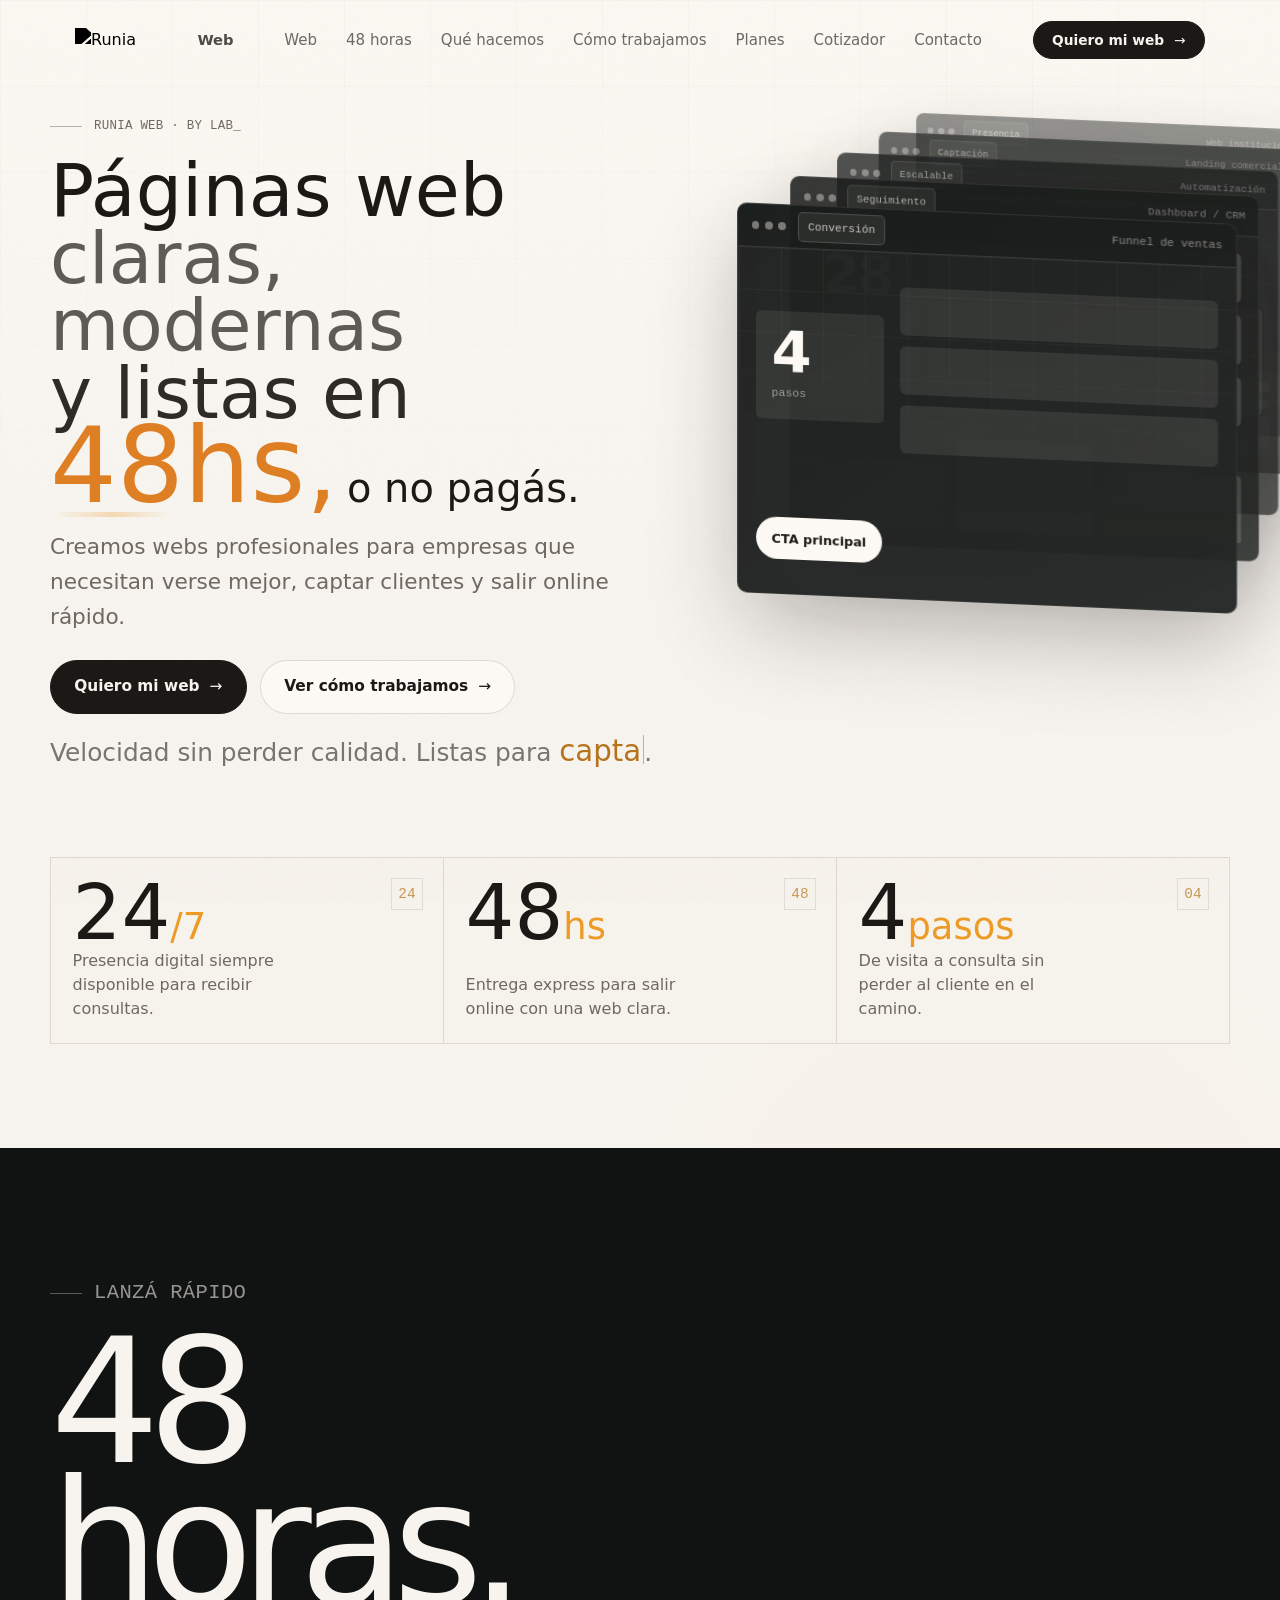
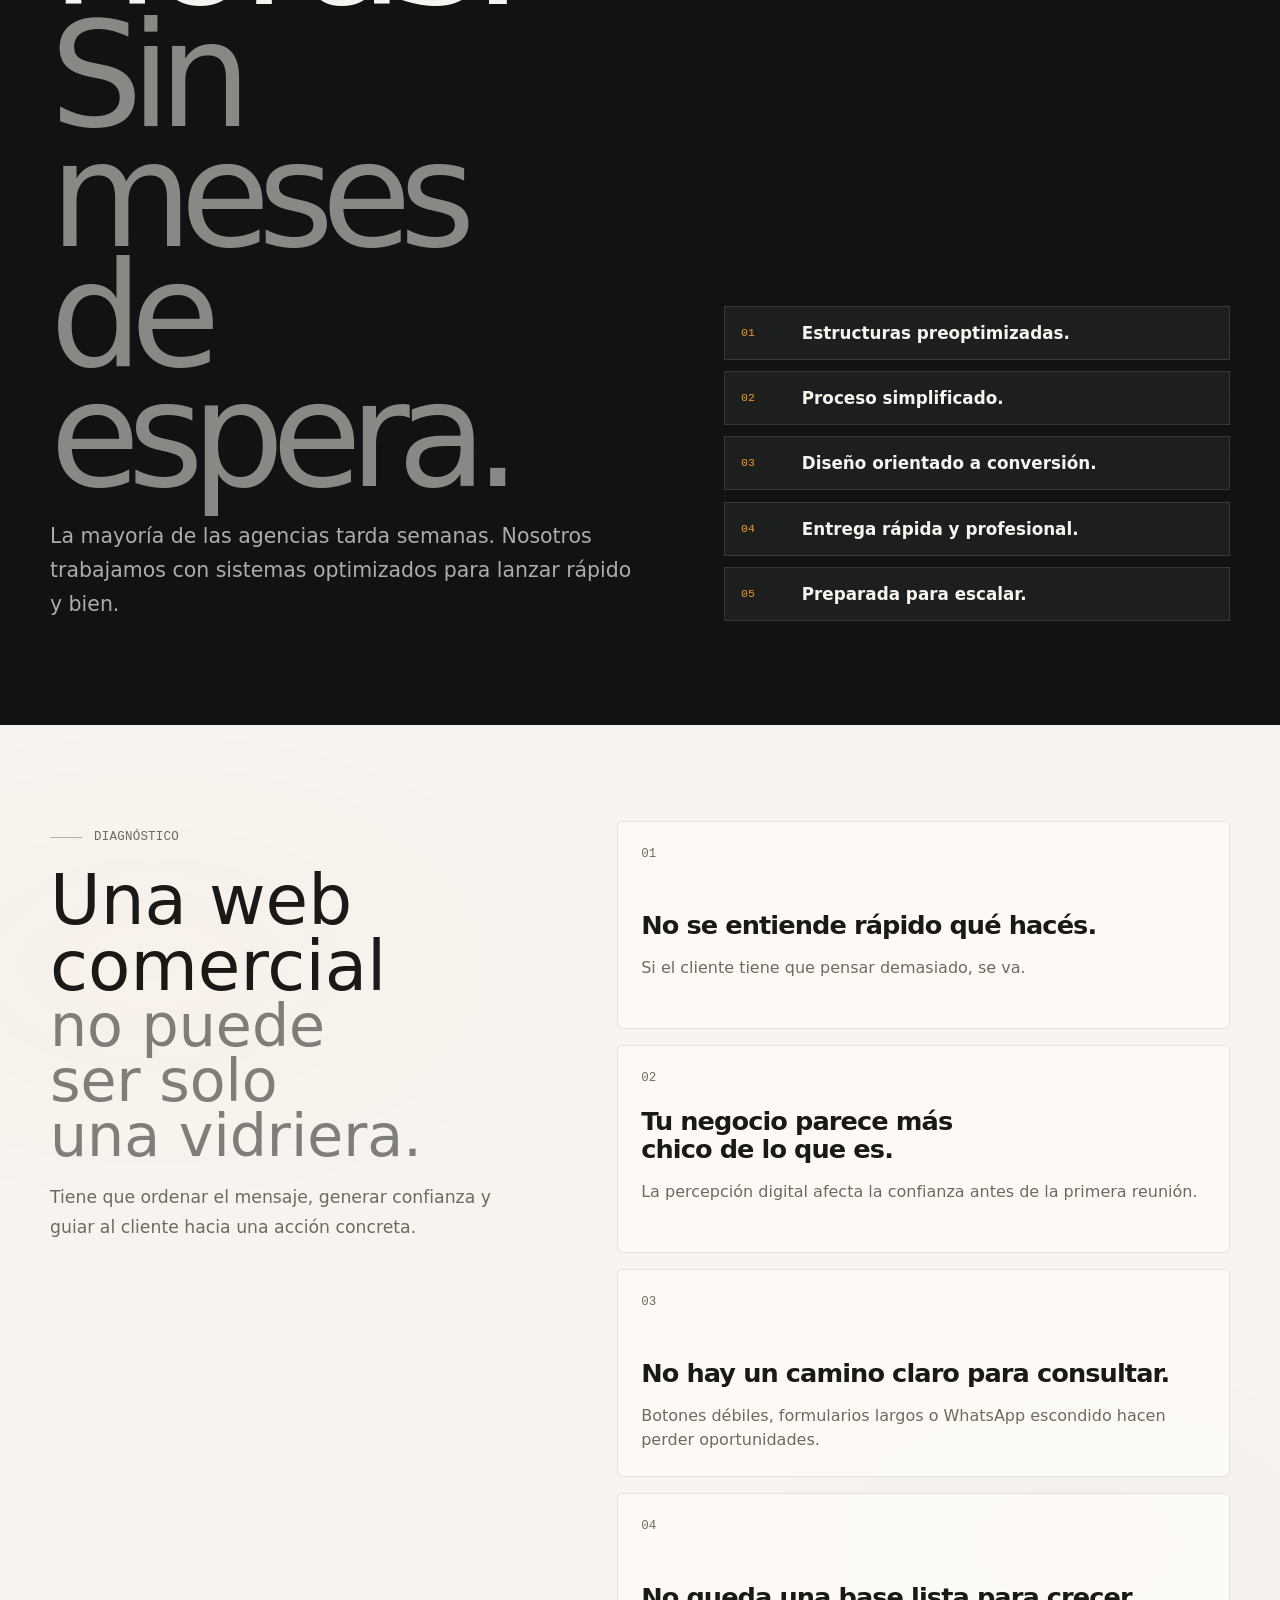
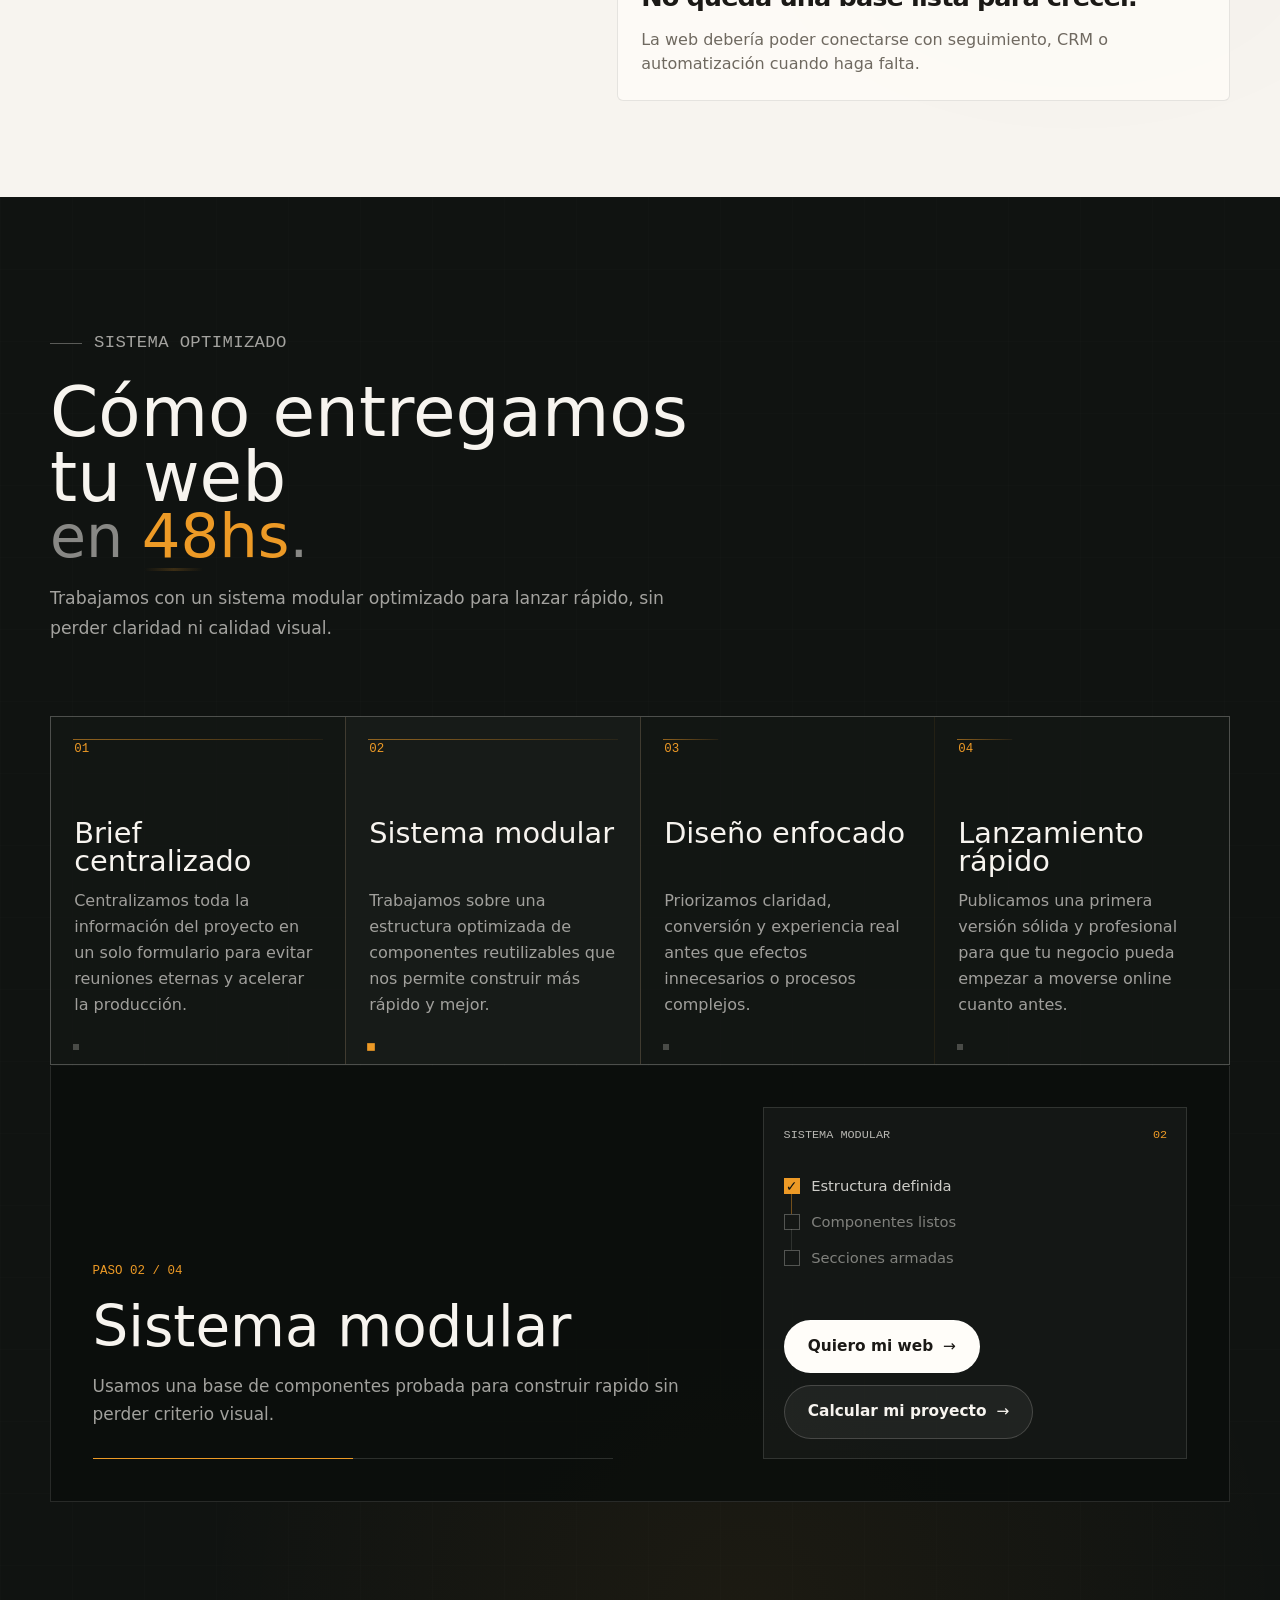
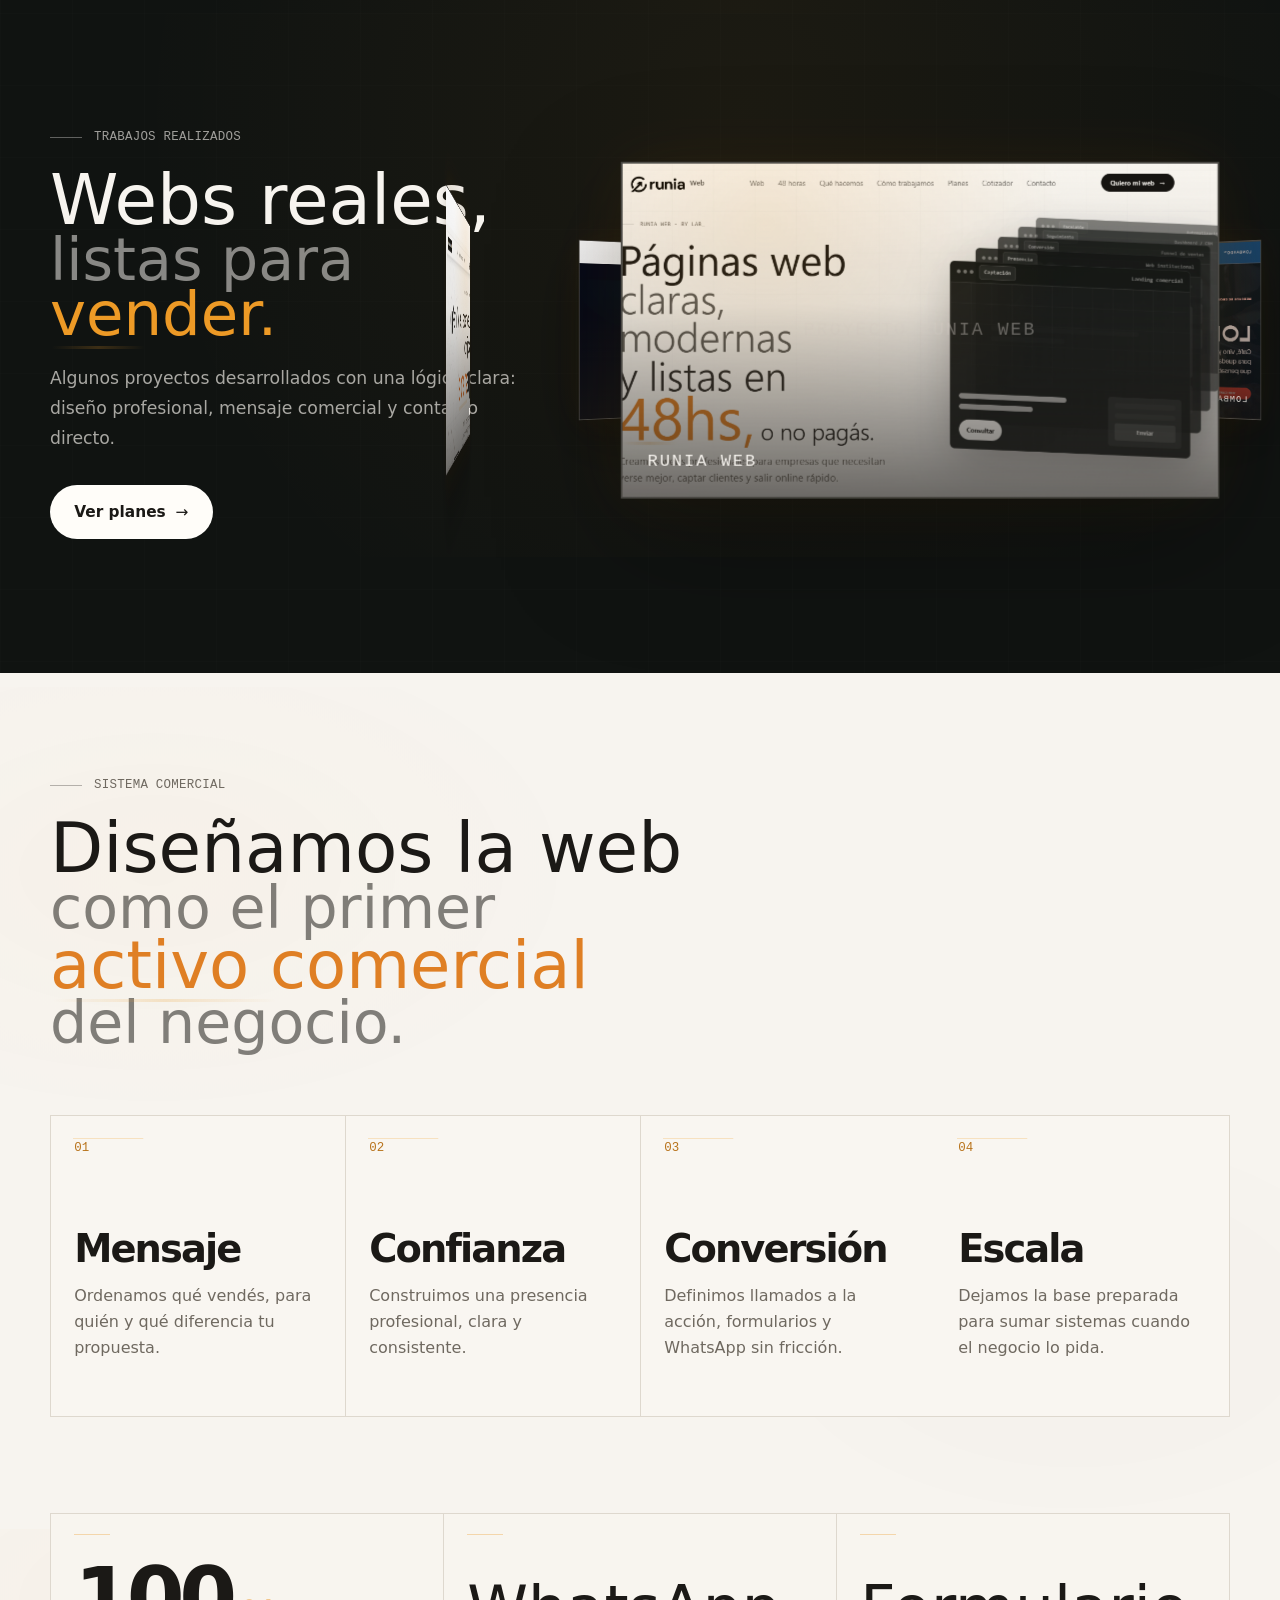
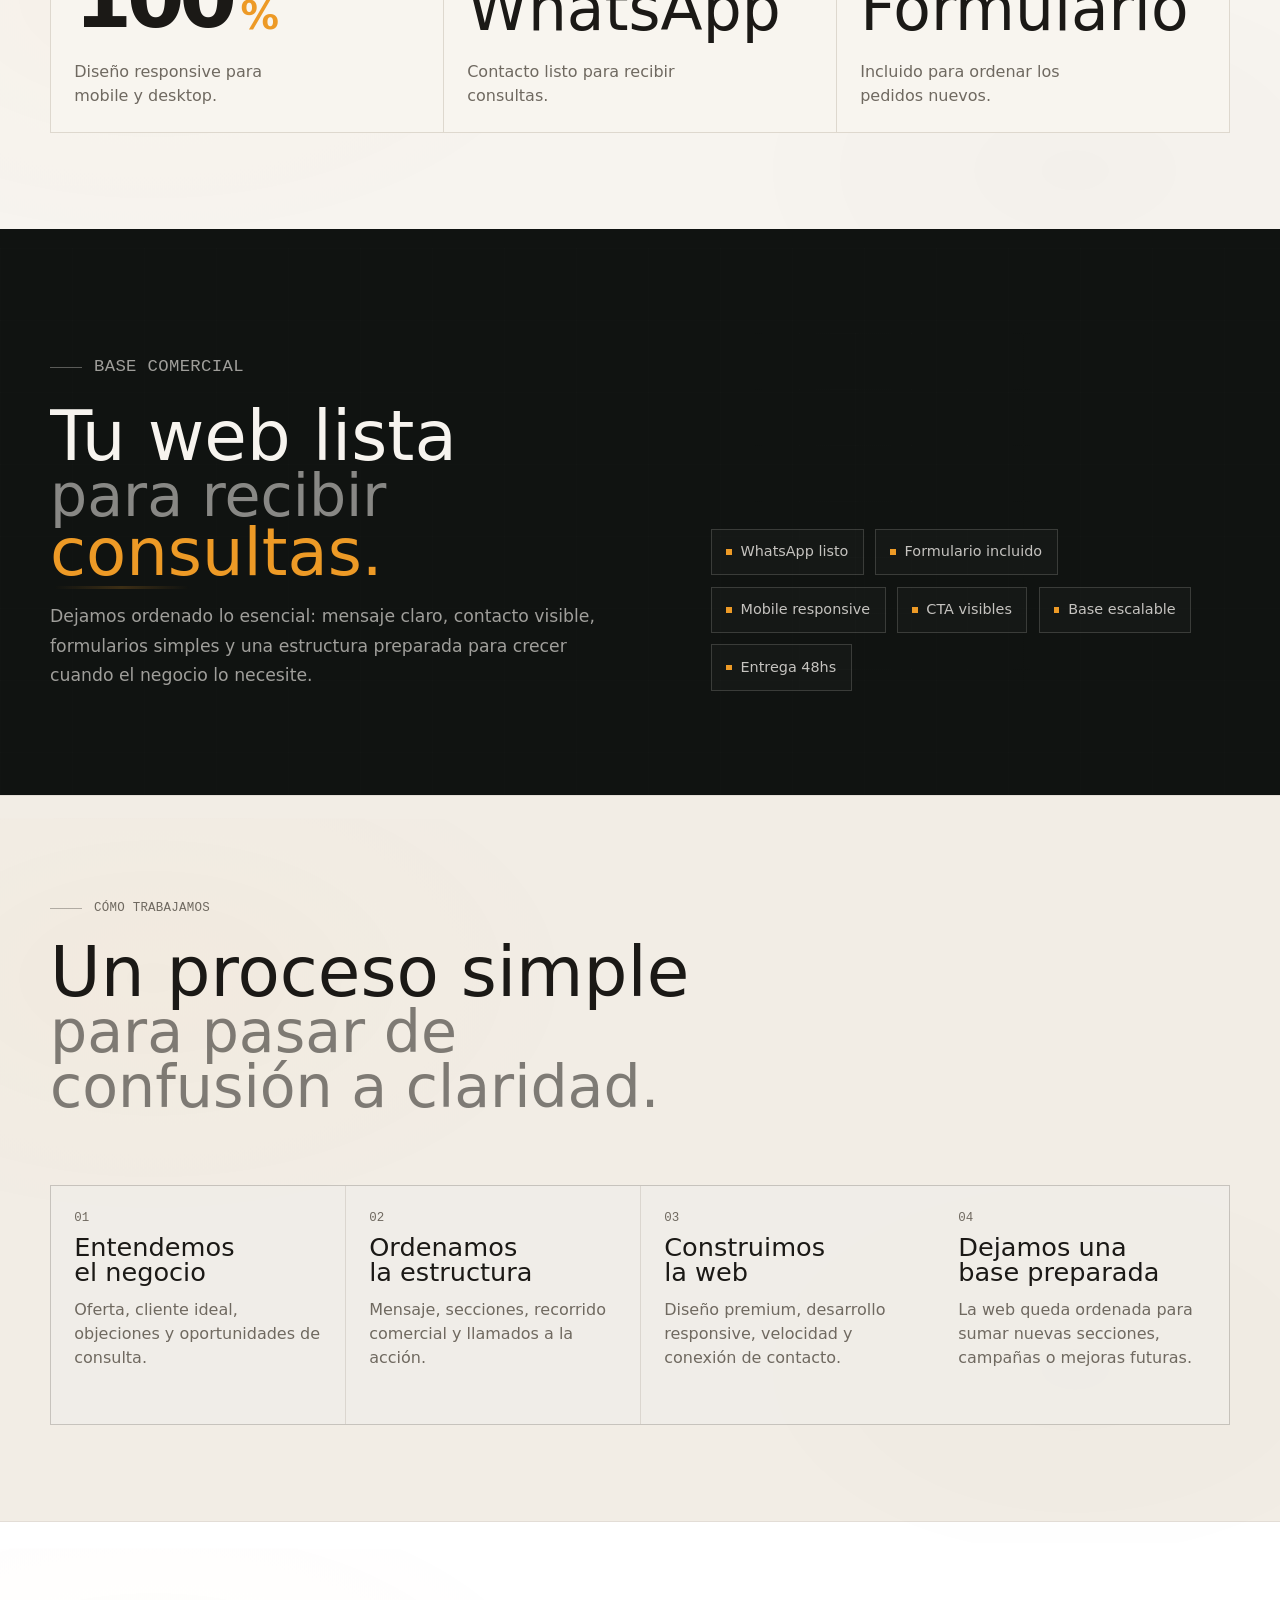
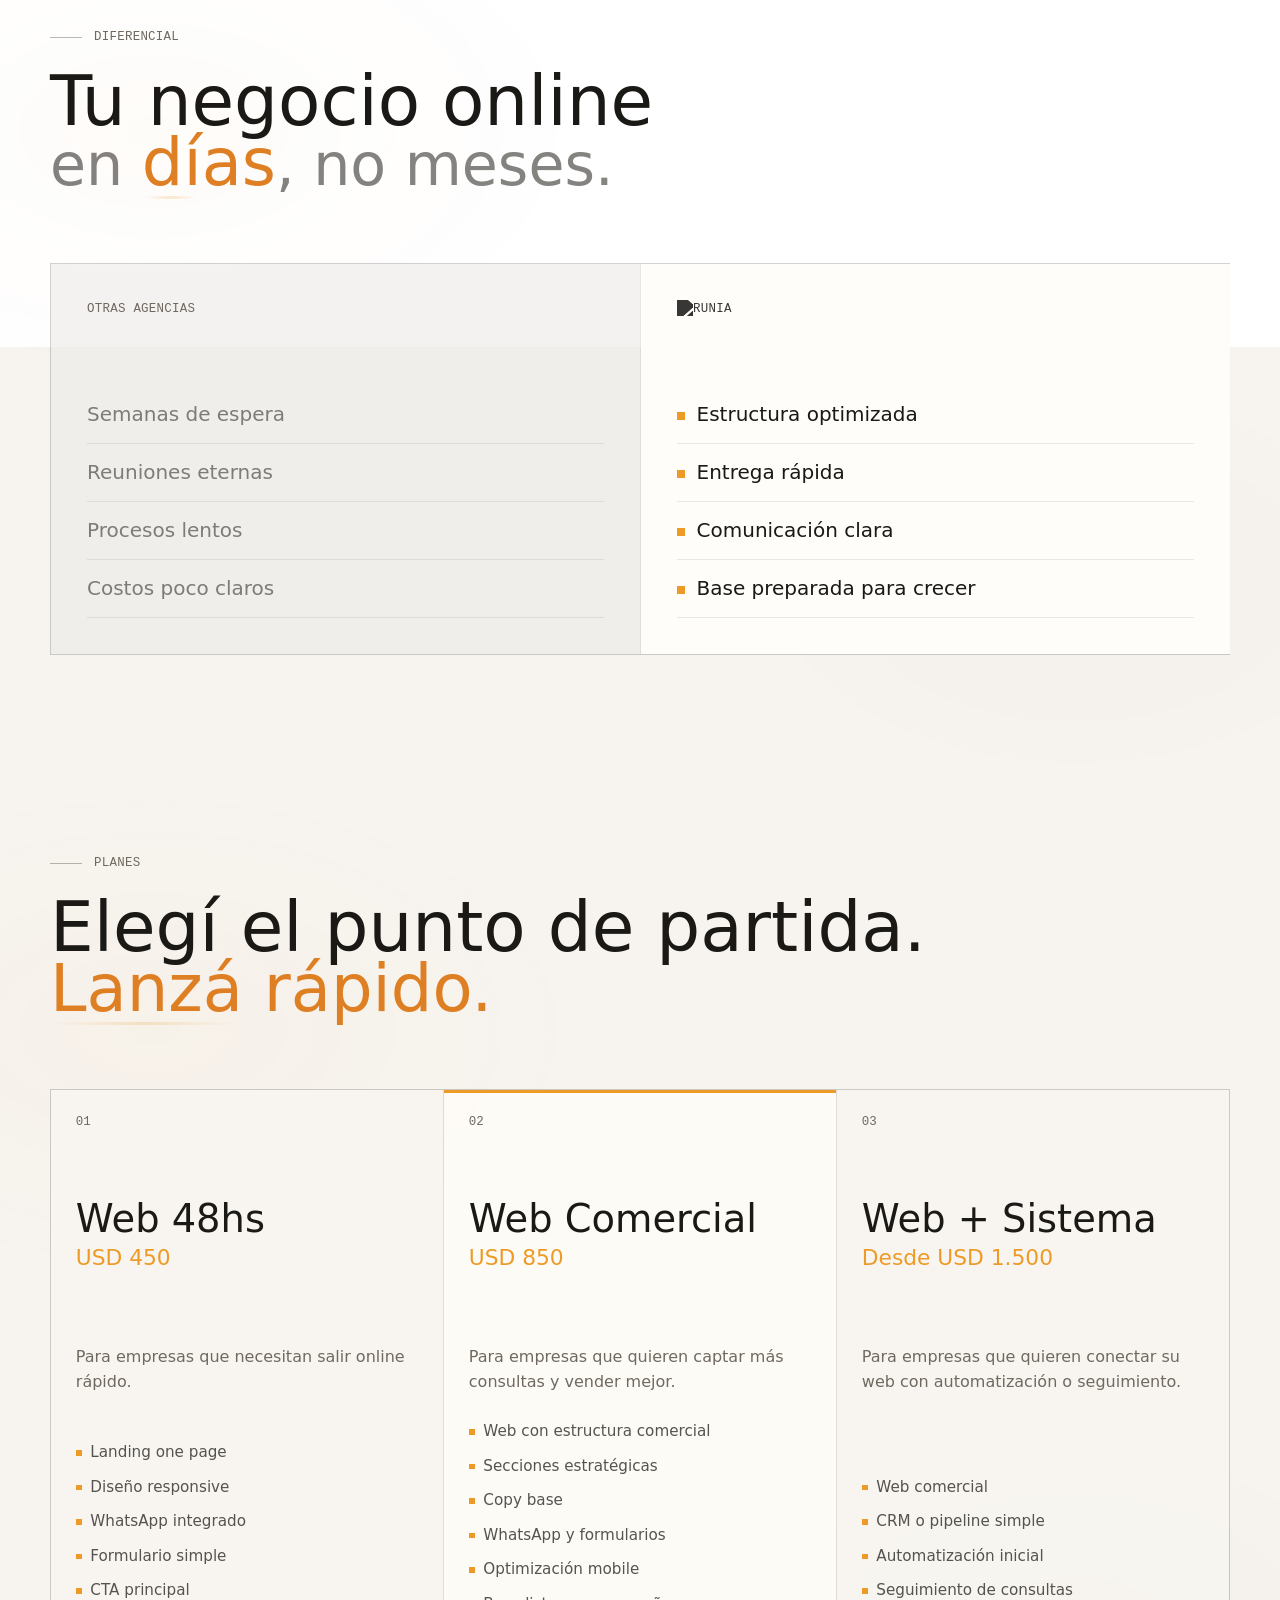
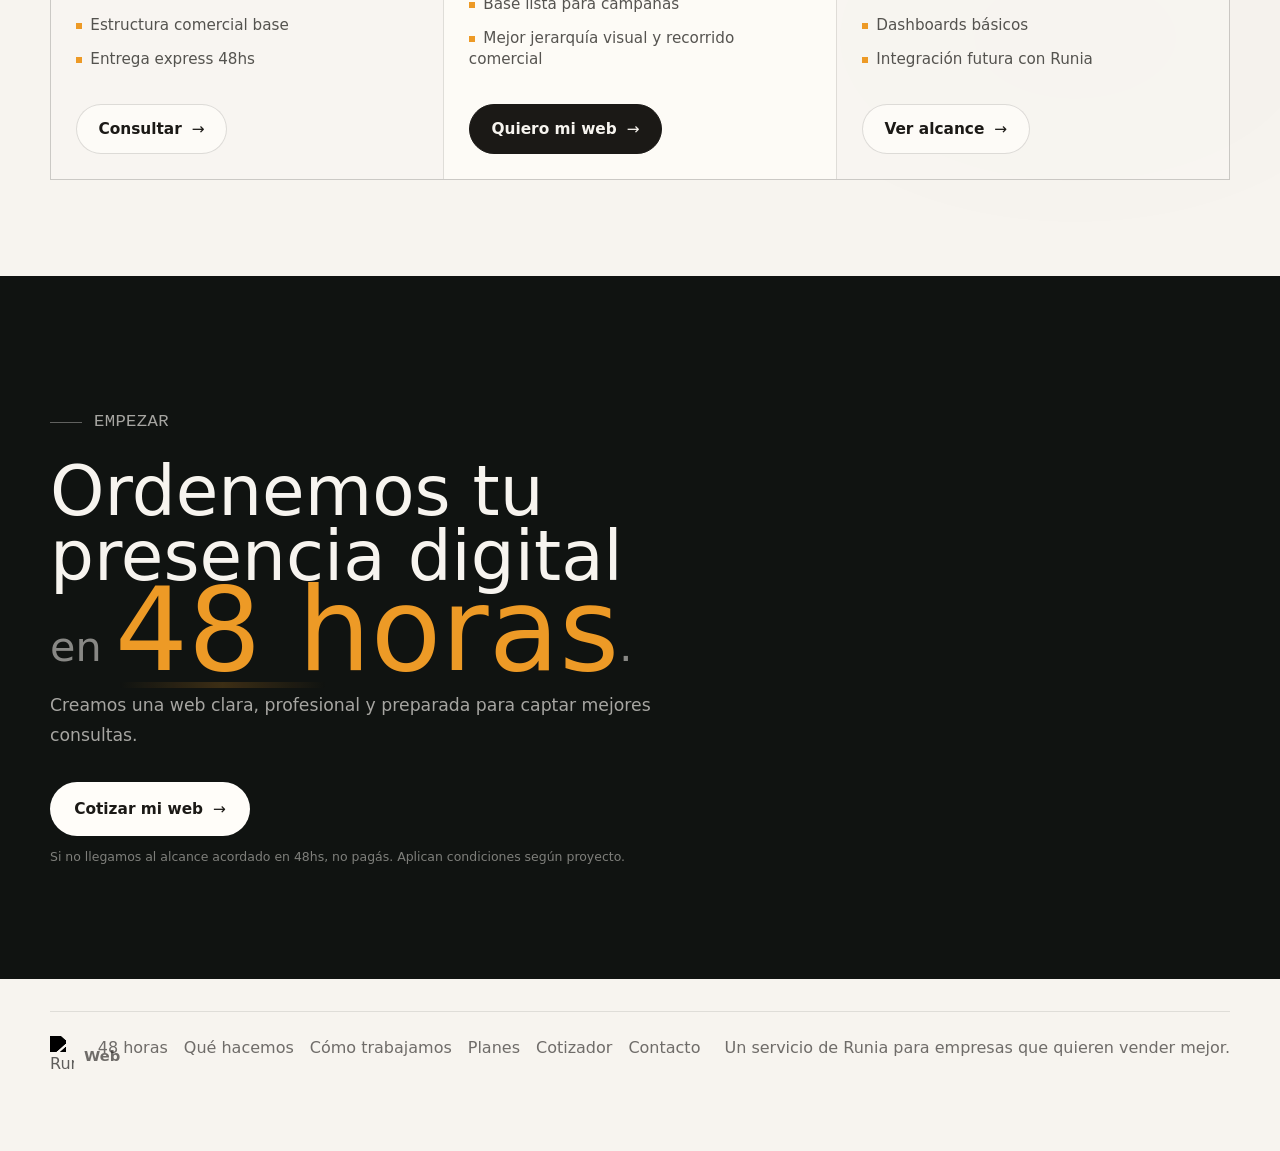
==== index.html @ 1a9663b4 "Add files via upload" ====
<!doctype html>
<html lang="es">
  <head>
    <meta charset="UTF-8" />
    <meta name="viewport" content="width=device-width, initial-scale=1, viewport-fit=cover" />
    <title>RUNIA Web | Creamos Páginas Web en 48hs o no pagás.</title>
    <meta
      name="description"
      content="Creamos Páginas Web en 48hs o no pagás. Sitios comerciales claros, profesionales y preparados para captar consultas."
    />
    <meta name="robots" content="index, follow" />
    <meta name="theme-color" content="#f7f4ef" />
    <link rel="canonical" href="https://www.runia.ar/runiaweb/" />
    <link rel="icon" type="image/png" href="https://www.runia.ar/images/logo-runia-ico.png" />
    <link rel="preconnect" href="https://www.runia.ar" crossorigin />
    <meta property="og:type" content="website" />
    <meta property="og:locale" content="es_AR" />
    <meta property="og:site_name" content="RUNIA Web" />
    <meta property="og:title" content="RUNIA Web | Creamos Páginas Web en 48hs o no pagás." />
    <meta
      property="og:description"
      content="Sitios comerciales claros, profesionales y preparados para captar consultas. Lanzá online rápido con RUNIA Web."
    />
    <meta property="og:url" content="https://www.runia.ar/runiaweb/" />
    <meta property="og:image" content="https://www.runia.ar/images/runialogo.png" />
    <meta property="og:image:alt" content="RUNIA Web | Creamos Páginas Web en 48hs o no pagás." />
    <meta name="twitter:card" content="summary_large_image" />
    <meta name="twitter:title" content="RUNIA Web | Creamos Páginas Web en 48hs o no pagás." />
    <meta
      name="twitter:description"
      content="Sitios comerciales claros, profesionales y preparados para captar consultas. Lanzá online rápido con RUNIA Web."
    />
    <meta name="twitter:image" content="https://www.runia.ar/images/runialogo.png" />
    <link rel="stylesheet" href="./styles.css" />
  </head>
  <body>
    <header class="header">
      <nav class="nav container" aria-label="Principal">
        <a href="#inicio" class="brand" aria-label="RUNIA Web">
          <img src="https://www.runia.ar/images/runialogo.png" alt="Runia" />
          <span>Web</span>
        </a>
        <div class="nav-links">
          <a href="#inicio">Web</a>
          <a href="#48horas">48 horas</a>
          <a href="#sistema">Qué hacemos</a>
          <a href="#proceso">Cómo trabajamos</a>
          <a href="#planes">Planes</a>
          <a href="./cotizador/">Cotizador</a>
          <a href="#contacto">Contacto</a>
        </div>
        <a class="button button-dark nav-button" href="./cotizador/">Quiero mi web</a>
      </nav>
    </header>

    <main id="inicio">
      <section class="hero">
        <div class="hero-grid container">
          <div class="hero-copy">
            <p class="eyebrow"><span></span> RUNIA WEB · BY LAB_</p>
            <h1 class="hero-title">
              <span class="title-product">Páginas web</span>
              <span class="title-soft">claras,<br class="mobile-break" /> modernas</span>
              <span class="title-light title-inline">y listas en</span>
              <span class="title-accent"><span class="title-accent-main">48hs<span class="title-accent-comma">,</span></span><span class="title-accent-note">o no pagás.</span></span>
            </h1>
            <p class="lead">
              Creamos webs profesionales para empresas que necesitan verse mejor, captar clientes
              y salir online rápido.
            </p>
            <div class="hero-actions">
              <a class="button button-dark" href="./cotizador/">Quiero mi web</a>
              <a class="button button-soft" href="#proceso">Ver cómo trabajamos</a>
            </div>
            <p class="hero-note">
              Velocidad sin perder calidad. Listas para <span class="typewriter" data-words="vender,captar,crecer">vender</span>.
            </p>
          </div>

          <div class="runia-card-swap" aria-label="Ejemplos visuales de proyectos digitales">
            <article class="runia-swap-card">
              <div class="runia-card-top">
                <div class="runia-card-tabs"><span></span><span></span><span></span></div>
                <span class="runia-card-badge">Captación</span>
                <small>Landing comercial</small>
              </div>
              <div class="runia-card-ui landing-ui">
                <div>
                  <span class="runia-card-line wide"></span>
                  <span class="runia-card-line medium"></span>
                  <button>Consultar</button>
                </div>
                <form>
                  <span></span><span></span><strong>Enviar</strong>
                </form>
              </div>
            </article>

            <article class="runia-swap-card">
              <div class="runia-card-top">
                <div class="runia-card-tabs"><span></span><span></span><span></span></div>
                <span class="runia-card-badge">Presencia</span>
                <small>Web institucional</small>
              </div>
              <div class="runia-card-ui website-ui">
                <nav><span></span><span></span><span></span></nav>
                <section>
                  <span class="runia-card-line wide"></span>
                  <span class="runia-card-line short"></span>
                </section>
                <div><span></span><span></span><span></span></div>
              </div>
            </article>

            <article class="runia-swap-card">
              <div class="runia-card-top">
                <div class="runia-card-tabs"><span></span><span></span><span></span></div>
                <span class="runia-card-badge">Conversión</span>
                <small>Funnel de ventas</small>
              </div>
              <div class="runia-card-ui funnel-ui">
                <div class="runia-card-metric"><strong>4</strong><span>pasos</span></div>
                <ol><li></li><li></li><li></li></ol>
                <button>CTA principal</button>
              </div>
            </article>

            <article class="runia-swap-card">
              <div class="runia-card-top">
                <div class="runia-card-tabs"><span></span><span></span><span></span></div>
                <span class="runia-card-badge">Seguimiento</span>
                <small>Dashboard / CRM</small>
              </div>
              <div class="runia-card-ui dashboard-ui">
                <div class="runia-card-metric"><strong>28</strong><span>leads</span></div>
                <div class="pipeline"><span></span><span></span><span></span></div>
                <div class="bars"><span></span><span></span><span></span></div>
              </div>
            </article>

            <article class="runia-swap-card">
              <div class="runia-card-top">
                <div class="runia-card-tabs"><span></span><span></span><span></span></div>
                <span class="runia-card-badge">Escalable</span>
                <small>Automatización</small>
              </div>
              <div class="runia-card-ui automation-ui">
                <div>WhatsApp</div>
                <span></span>
                <div>IA</div>
                <span></span>
                <div>CRM</div>
              </div>
            </article>
          </div>
        </div>
      </section>

      <section class="proof-strip" aria-label="Datos clave de Runia Web">
        <div class="container proof-grid">
          <article data-proof-icon="24">
            <strong>24<small>/7</small></strong>
            <p>Presencia digital siempre disponible para recibir consultas.</p>
          </article>
          <article data-proof-icon="48">
            <strong>48<small>hs</small></strong>
            <p>Entrega express para salir online con una web clara.</p>
          </article>
          <article data-proof-icon="04">
            <strong>4<small>pasos</small></strong>
            <p>De visita a consulta sin perder al cliente en el camino.</p>
          </article>
        </div>
      </section>

      <section class="speed-section" id="48horas">
        <div class="container speed-panel">
          <div class="speed-copy">
            <p class="eyebrow"><span></span> Lanzá rápido</p>
            <h2 class="split-title"><span class="title-main">48 horas.</span><span class="title-muted">Sin meses de espera.</span></h2>
            <p>
              La mayoría de las agencias tarda semanas. Nosotros trabajamos con sistemas optimizados
              para lanzar rápido y bien.
            </p>
          </div>
          <div class="speed-cards">
            <article><span>01</span><strong>Estructuras preoptimizadas.</strong></article>
            <article><span>02</span><strong>Proceso simplificado.</strong></article>
            <article><span>03</span><strong>Diseño orientado a conversión.</strong></article>
            <article><span>04</span><strong>Entrega rápida y profesional.</strong></article>
            <article><span>05</span><strong>Preparada para escalar.</strong></article>
          </div>
        </div>
      </section>

      <section class="section diagnosis" id="diagnostico">
        <div class="container two-column">
          <div class="section-heading sticky-heading">
            <p class="eyebrow"><span></span> Diagnóstico</p>
            <h2 class="split-title"><span class="title-main">Una web comercial</span><span class="title-muted">no puede ser solo una vidriera.</span></h2>
            <p>
              Tiene que ordenar el mensaje, generar confianza y guiar al cliente hacia una acción concreta.
            </p>
          </div>
          <div class="problem-list">
            <article>
              <span>01</span>
              <h3>No se entiende rápido qué hacés.</h3>
              <p>Si el cliente tiene que pensar demasiado, se va.</p>
            </article>
            <article>
              <span>02</span>
              <h3>Tu negocio parece más chico de lo que es.</h3>
              <p>La percepción digital afecta la confianza antes de la primera reunión.</p>
            </article>
            <article>
              <span>03</span>
              <h3>No hay un camino claro para consultar.</h3>
              <p>Botones débiles, formularios largos o WhatsApp escondido hacen perder oportunidades.</p>
            </article>
            <article>
              <span>04</span>
              <h3>No queda una base lista para crecer.</h3>
              <p>La web debería poder conectarse con seguimiento, CRM o automatización cuando haga falta.</p>
            </article>
          </div>
        </div>
      </section>

      <section class="delivery-section" id="entrega-48hs">
        <div class="container delivery-wrap">
          <div class="delivery-heading">
            <p class="eyebrow"><span></span> Sistema optimizado</p>
            <h2 class="split-title"><span class="title-main">Cómo entregamos tu web</span><span class="title-muted">en <span class="title-mark">48hs</span>.</span></h2>
            <p>
              Trabajamos con un sistema modular optimizado para lanzar rápido, sin perder claridad
              ni calidad visual.
            </p>
          </div>

          <div class="delivery-grid" aria-label="Proceso de entrega en 48 horas" data-delivery-steps>
            <article class="delivery-card">
              <span>01</span>
              <h3>Brief centralizado</h3>
              <p>
                Centralizamos toda la información del proyecto en un solo formulario para evitar
                reuniones eternas y acelerar la producción.
              </p>
            </article>
            <article class="delivery-card">
              <span>02</span>
              <h3>Sistema modular</h3>
              <p>
                Trabajamos sobre una estructura optimizada de componentes reutilizables que nos
                permite construir más rápido y mejor.
              </p>
            </article>
            <article class="delivery-card">
              <span>03</span>
              <h3>Diseño enfocado</h3>
              <p>
                Priorizamos claridad, conversión y experiencia real antes que efectos innecesarios
                o procesos complejos.
              </p>
            </article>
            <article class="delivery-card">
              <span>04</span>
              <h3>Lanzamiento rápido</h3>
              <p>
                Publicamos una primera versión sólida y profesional para que tu negocio pueda
                empezar a moverse online cuanto antes.
              </p>
            </article>
          </div>

          <div class="delivery-statement" data-delivery-panel>
            <div class="delivery-statement-copy">
              <p class="delivery-kicker">Paso <span data-delivery-current>01</span> / 04</p>
            <h3>Lanzar rápido no significa improvisar.</h3>
            <p>
              Creamos un sistema pensado para reducir tiempos, ordenar procesos y ayudarte a salir
              online en días, no meses.
            </p>
              <div class="delivery-progress" aria-hidden="true">
                <span></span>
              </div>
            </div>
            <div class="delivery-status" aria-hidden="true">
              <div class="delivery-status-head">
                <span data-delivery-status-title>Brief centralizado</span>
                <strong data-delivery-status-number>01</strong>
              </div>
              <ul>
                <li class="is-complete">InformaciÃ³n ordenada</li>
                <li>Componentes listos</li>
                <li>PublicaciÃ³n preparada</li>
              </ul>
            <div class="delivery-actions">
              <a class="button button-light" href="./cotizador/">Quiero mi web</a>
              <a class="button button-soft" href="./cotizador/">Calcular mi proyecto</a>
            </div>
            </div>
          </div>
        </div>
      </section>

      <section class="runia-portfolio" aria-labelledby="portfolio-title">
        <div class="container runia-portfolio-inner">
          <div class="runia-portfolio-copy">
            <p class="eyebrow"><span></span> Trabajos realizados</p>
            <h2 class="split-title" id="portfolio-title"><span class="title-main">Webs reales,</span><span class="title-muted">listas para <span class="title-mark">vender.</span></span></h2>
            <p>Algunos proyectos desarrollados con una lógica clara: diseño profesional, mensaje comercial y contacto directo.</p>
            <a class="button button-light" href="#planes">Ver planes</a>
          </div>

          <div class="runia-portfolio-carousel-wrap" aria-label="Ejemplos de webs realizadas">
            <div class="runia-portfolio-carousel">
              <!-- Reemplazar estas imágenes en ./assets/ manteniendo nombres o actualizando src. -->
              <article class="runia-portfolio-face">
                <img src="./assets/runia-web.webp" alt="RUNIA WEB" loading="eager" />
                <span class="runia-portfolio-fallback">Proyecto Runia Web</span>
                <p>RUNIA WEB</p>
              </article>
              <article class="runia-portfolio-face">
                <img src="./assets/arenas-alzua.webp" alt="Arenas Alzua" loading="eager" />
                <span class="runia-portfolio-fallback">Proyecto Runia Web</span>
                <p>Arenas Alzua</p>
              </article>
              <article class="runia-portfolio-face">
                <img src="./assets/lombardo.webp" alt="Lombardo Mercato" loading="eager" />
                <span class="runia-portfolio-fallback">Proyecto Runia Web</span>
                <p>Lombardo Mercato</p>
              </article>
              <article class="runia-portfolio-face">
                <img src="./assets/tidi.webp" alt="TIDI" loading="eager" />
                <span class="runia-portfolio-fallback">Proyecto Runia Web</span>
                <p>TIDI</p>
              </article>
              <article class="runia-portfolio-face">
                <img src="./assets/runiaa.png" alt="Runia" loading="eager" />
                <span class="runia-portfolio-fallback">Proyecto Runia Web</span>
                <p>Runia</p>
              </article>
            </div>
          </div>
        </div>
      </section>

      <section class="section" id="sistema">
        <div class="container">
          <div class="section-heading">
            <p class="eyebrow"><span></span> Sistema comercial</p>
            <h2 class="split-title"><span class="title-main">Diseñamos la web</span><span class="title-muted">como el primer <span class="title-mark">activo comercial</span> del negocio.</span></h2>
          </div>
          <div class="system-board">
            <article>
              <small>01</small>
              <h3>Mensaje</h3>
              <p>Ordenamos qué vendés, para quién y qué diferencia tu propuesta.</p>
            </article>
            <article>
              <small>02</small>
              <h3>Confianza</h3>
              <p>Construimos una presencia profesional, clara y consistente.</p>
            </article>
            <article>
              <small>03</small>
              <h3>Conversión</h3>
              <p>Definimos llamados a la acción, formularios y WhatsApp sin fricción.</p>
            </article>
            <article>
              <small>04</small>
              <h3>Escala</h3>
              <p>Dejamos la base preparada para sumar sistemas cuando el negocio lo pida.</p>
            </article>
          </div>
        </div>
      </section>

      <section class="section results">
        <div class="container">
          <div class="result-strip">
            <article>
              <div class="metric-number"><span>100</span><small>%</small></div>
              <p>Diseño responsive para mobile y desktop.</p>
            </article>
            <article>
              <div class="metric-number metric-word metric-icon" data-metric-icon="↗"><span>WhatsApp</span></div>
              <p>Contacto listo para recibir consultas.</p>
            </article>
            <article>
              <div class="metric-number metric-word metric-icon" data-metric-icon="□"><span>Formulario</span></div>
              <p>Incluido para ordenar los pedidos nuevos.</p>
            </article>
          </div>
        </div>
      </section>

      <section class="section runia-step">
        <div class="container runia-panel">
          <div>
            <p class="eyebrow"><span></span> Base comercial</p>
            <h2 class="split-title"><span class="title-main">Tu web lista</span><span class="title-muted">para recibir <span class="title-mark">consultas.</span></span></h2>
            <p>
              Dejamos ordenado lo esencial: mensaje claro, contacto visible, formularios simples
              y una estructura preparada para crecer cuando el negocio lo necesite.
            </p>
          </div>
          <div class="runia-tools">
            <span data-tool-icon="↗">WhatsApp listo</span>
            <span data-tool-icon="□">Formulario incluido</span>
            <span data-tool-icon="100%">Mobile responsive</span>
            <span data-tool-icon="+">CTA visibles</span>
            <span data-tool-icon="∞">Base escalable</span>
            <span data-tool-icon="48">Entrega 48hs</span>
          </div>
        </div>
      </section>

      <section class="section process" id="proceso">
        <div class="container">
          <div class="section-heading">
            <p class="eyebrow"><span></span> Cómo trabajamos</p>
            <h2 class="split-title"><span class="title-main">Un proceso simple</span><span class="title-muted">para pasar de confusión a claridad.</span></h2>
          </div>
          <ol class="timeline">
            <li>
              <span>01</span>
              <div>
                <h3>Entendemos el negocio</h3>
                <p>Oferta, cliente ideal, objeciones y oportunidades de consulta.</p>
              </div>
            </li>
            <li>
              <span>02</span>
              <div>
                <h3>Ordenamos la estructura</h3>
                <p>Mensaje, secciones, recorrido comercial y llamados a la acción.</p>
              </div>
            </li>
            <li>
              <span>03</span>
              <div>
                <h3>Construimos la web</h3>
                <p>Diseño premium, desarrollo responsive, velocidad y conexión de contacto.</p>
              </div>
            </li>
            <li>
              <span>04</span>
              <div>
                <h3>Dejamos una base preparada</h3>
                <p>La web queda ordenada para sumar nuevas secciones, campañas o mejoras futuras.</p>
              </div>
            </li>
          </ol>
        </div>
      </section>

      <section class="section comparison">
        <div class="container">
          <div class="section-heading">
            <p class="eyebrow"><span></span> Diferencial</p>
            <h2 class="split-title"><span class="title-main">Tu negocio online</span><span class="title-muted">en <span class="title-mark">días</span>, no meses.</span></h2>
          </div>
          <div class="compare-grid">
            <article class="compare-muted">
              <p>Otras agencias</p>
              <ul>
                <li>Semanas de espera</li>
                <li>Reuniones eternas</li>
                <li>Procesos lentos</li>
                <li>Costos poco claros</li>
              </ul>
            </article>
            <article class="compare-runia">
              <p><img src="https://www.runia.ar/images/runialogo.png" alt="Runia" /></p>
              <ul>
                <li>Estructura optimizada</li>
                <li>Entrega rápida</li>
                <li>Comunicación clara</li>
                <li>Base preparada para crecer</li>
              </ul>
            </article>
          </div>
        </div>
      </section>

      <section class="section" id="planes">
        <div class="container">
          <div class="section-heading">
            <p class="eyebrow"><span></span> Planes</p>
            <h2 class="split-title"><span class="title-main">Elegí el punto de partida.</span><span class="title-muted"><span class="title-mark">Lanzá rápido.</span></span></h2>
          </div>
          <div class="plans">
            <article>
              <span>01</span>
              <h3>Web 48hs</h3>
              <p class="plan-price">USD 450</p>
              <p>Para empresas que necesitan salir online rápido.</p>
              <ul>
                <li>Landing one page</li>
                <li>Diseño responsive</li>
                <li>WhatsApp integrado</li>
                <li>Formulario simple</li>
                <li>CTA principal</li>
                <li>Estructura comercial base</li>
                <li>Entrega express 48hs</li>
              </ul>
              <a class="button button-soft" href="./cotizador/">Consultar</a>
            </article>
            <article class="featured">
              <span>02</span>
              <h3>Web Comercial</h3>
              <p class="plan-price">USD 850</p>
              <p>Para empresas que quieren captar más consultas y vender mejor.</p>
              <ul>
                <li>Web con estructura comercial</li>
                <li>Secciones estratégicas</li>
                <li>Copy base</li>
                <li>WhatsApp y formularios</li>
                <li>Optimización mobile</li>
                <li>Base lista para campañas</li>
                <li>Mejor jerarquía visual y recorrido comercial</li>
              </ul>
              <a class="button button-dark" href="./cotizador/">Quiero mi web</a>
            </article>
            <article>
              <span>03</span>
              <h3>Web + Sistema</h3>
              <p class="plan-price">Desde USD 1.500</p>
              <p>Para empresas que quieren conectar su web con automatización o seguimiento.</p>
              <ul>
                <li>Web comercial</li>
                <li>CRM o pipeline simple</li>
                <li>Automatización inicial</li>
                <li>Seguimiento de consultas</li>
                <li>Dashboards básicos</li>
                <li>Integración futura con Runia</li>
              </ul>
              <a class="button button-soft" href="./cotizador/">Ver alcance</a>
            </article>
          </div>
        </div>
      </section>

      <section class="final-cta" id="contacto">
        <div class="container final-panel">
          <p class="eyebrow"><span></span> Empezar</p>
          <h2 class="split-title"><span class="title-main">Ordenemos tu presencia digital</span><span class="title-muted">en <span class="title-mark final-time">48 horas</span>.</span></h2>
          <p>Creamos una web clara, profesional y preparada para captar mejores consultas.</p>
          <a class="button button-light" href="./cotizador/">Cotizar mi web</a>
          <small>Si no llegamos al alcance acordado en 48hs, no pagás. Aplican condiciones según proyecto.</small>
        </div>
      </section>
    </main>

    <footer class="footer">
      <div class="container footer-inner">
        <a href="#inicio" class="brand" aria-label="RUNIA Web">
          <img src="https://www.runia.ar/images/runialogo.png" alt="Runia" />
          <span>Web</span>
        </a>
        <div class="footer-links">
          <a href="#48horas">48 horas</a>
          <a href="#sistema">Qué hacemos</a>
          <a href="#proceso">Cómo trabajamos</a>
          <a href="#planes">Planes</a>
          <a href="./cotizador/">Cotizador</a>
          <a href="#contacto">Contacto</a>
        </div>
        <p>Un servicio de Runia para empresas que quieren vender mejor.</p>
      </div>
    </footer>
    <script src="./script.js"></script>
  </body>
</html>
---- styles.css ----
@font-face {
  font-family: "Instrument Sans";
  font-style: normal;
  font-weight: 400 700;
  font-stretch: 100%;
  font-display: swap;
  src: url("https://www.runia.ar/_next/static/media/26d0ba92e140f0dc-s.p.woff2") format("woff2");
}

@font-face {
  font-family: "JetBrains Mono";
  font-style: normal;
  font-weight: 100 800;
  font-display: swap;
  src: url("https://www.runia.ar/_next/static/media/bb3ef058b751a6ad-s.p.woff2") format("woff2");
}

:root {
  --bg: #f7f4ef;
  --paper: #fffdf9;
  --ink: #1b1916;
  --muted: #6f6960;
  --line: #ded8ce;
  --soft: #eee8de;
  --dark: #101311;
  --dark-soft: #1a1e1b;
  --orange: #ed9a26;
  --orange-soft: rgba(237, 154, 38, 0.18);
  --container: 1180px;
  --easing-premium: cubic-bezier(0.22, 0.61, 0.36, 1);
}

*,
*::before,
*::after {
  box-sizing: border-box;
}

html {
  background: var(--bg);
  scroll-padding-top: 6rem;
}

@media (prefers-reduced-motion: no-preference) {
  html {
    scroll-behavior: smooth;
  }
}

@media (prefers-reduced-motion: reduce) {
  *,
  *::before,
  *::after {
    animation-duration: 0.01ms !important;
    animation-iteration-count: 1 !important;
    scroll-behavior: auto !important;
    transition-duration: 0.01ms !important;
  }

  .hero-ticker-track,
  .hero::before,
  .title-accent-main::after,
  .title-mark::after,
  .runia-card-line,
  .landing-ui form span,
  .website-ui nav span,
  .website-ui div span,
  .pipeline span,
  .bars span,
  .speed-section::before,
  .delivery-section::before,
  .delivery-section::after,
  .runia-portfolio::before,
  .runia-step::before {
    animation: none;
  }
}

body {
  margin: 0;
  overflow-x: hidden;
  position: relative;
  background:
    radial-gradient(circle at 78% 12%, rgba(237, 154, 38, 0.045), transparent 28rem),
    linear-gradient(180deg, #fbf8f2 0%, var(--bg) 38rem);
  color: var(--ink);
  font-family: "Instrument Sans", system-ui, sans-serif;
  line-height: 1.5;
  -webkit-font-smoothing: antialiased;
  --spot-x: 50%;
  --spot-y: 24%;
  --spot-opacity: 0;
}

body::before {
  content: "";
  position: fixed;
  inset: -18%;
  z-index: 0;
  pointer-events: none;
  opacity: 1;
  background:
    radial-gradient(34rem 34rem at var(--spot-x) var(--spot-y), rgba(237, 154, 38, calc(var(--spot-opacity) * 0.16)), transparent 74%),
    radial-gradient(26rem 26rem at calc(var(--spot-x) - 18%) calc(var(--spot-y) + 16%), rgba(27, 25, 22, calc(var(--spot-opacity) * 0.045)), transparent 76%);
  transition: opacity 420ms var(--easing-premium);
}

body::after {
  content: "";
  position: fixed;
  inset: 0;
  z-index: 100;
  pointer-events: none;
  opacity: 0.025;
  mix-blend-mode: multiply;
  background-image: url("data:image/svg+xml,%3Csvg viewBox='0 0 256 256' xmlns='http://www.w3.org/2000/svg'%3E%3Cfilter id='n'%3E%3CfeTurbulence type='fractalNoise' baseFrequency='0.8' numOctaves='4' stitchTiles='stitch'/%3E%3C/filter%3E%3Crect width='100%25' height='100%25' filter='url(%23n)'/%3E%3C/svg%3E");
}

main,
.footer {
  position: relative;
  z-index: 1;
}

a {
  color: inherit;
  text-decoration: none;
}

img {
  display: block;
  max-width: 100%;
}

h1,
h2,
h3,
p {
  margin: 0;
}

ul,
ol {
  margin: 0;
  padding: 0;
}

.container {
  width: min(100% - 3rem, var(--container));
  margin-inline: auto;
}

.header {
  position: fixed;
  top: 0;
  left: 0;
  right: 0;
  z-index: 50;
  padding: 0;
  pointer-events: none;
  transition: top 420ms ease, left 420ms ease, right 420ms ease, padding 420ms ease;
}

.header.is-scrolled {
  top: 1rem;
  left: 1rem;
  right: 1rem;
}

.nav {
  max-width: 1400px;
  height: 5rem;
  padding: 0 1.5rem;
  border: 1px solid transparent;
  border-radius: 0;
  background: transparent;
  pointer-events: auto;
  display: flex;
  align-items: center;
  justify-content: space-between;
  gap: 2rem;
  transition: height 420ms ease, max-width 420ms ease, border-color 420ms ease, border-radius 420ms ease, background-color 420ms ease, box-shadow 420ms ease, backdrop-filter 420ms ease;
}

.header.is-scrolled .nav {
  max-width: 1200px;
  height: 3.5rem;
  border-color: rgba(27, 25, 22, 0.1);
  border-radius: 1rem;
  background: rgba(247, 244, 239, 0.8);
  box-shadow: 0 18px 50px rgba(27, 25, 22, 0.08);
  backdrop-filter: blur(20px);
}

.brand {
  display: inline-flex;
  align-items: center;
  gap: 0.65rem;
  min-width: 0;
  flex-shrink: 0;
}

.brand img {
  width: 7rem;
  filter: brightness(0);
  transition: width 420ms ease;
}

.header.is-scrolled .brand img {
  width: 5.9rem;
}

.brand span {
  color: rgba(27, 25, 22, 0.78);
  font-size: 0.92rem;
  font-weight: 600;
  transition: font-size 420ms ease;
}

.header.is-scrolled .brand span {
  font-size: 0.84rem;
}

.nav-links {
  display: flex;
  align-items: center;
  gap: 0.25rem;
}

.nav-links a {
  position: relative;
  padding: 0.62rem 0.78rem;
  color: rgba(27, 25, 22, 0.64);
  font-size: 0.94rem;
  transition: color 180ms ease, background-color 180ms ease, transform 180ms ease;
}

.nav-links a::before {
  content: "";
  position: absolute;
  left: 0.78rem;
  right: 0.78rem;
  bottom: 0.36rem;
  height: 1px;
  background: var(--orange);
  transform: scaleX(0);
  transform-origin: left;
  transition: transform 220ms ease;
}

.nav-links a:hover {
  color: var(--ink);
  background: rgba(27, 25, 22, 0.035);
  transform: translateY(-1px);
}

.nav-links a:hover::before {
  transform: scaleX(1);
}

.button {
  min-height: 3.35rem;
  padding: 0 1.45rem;
  border: 1px solid transparent;
  border-radius: 999px;
  display: inline-flex;
  align-items: center;
  justify-content: center;
  font-size: 0.96rem;
  font-weight: 600;
  white-space: nowrap;
  transition: background-color 180ms ease, border-color 180ms ease, box-shadow 180ms ease, transform 180ms ease;
}

.button::after {
  content: "→";
  margin-left: 0.62rem;
  font-weight: 500;
  transform: translateX(0);
  transition: transform 180ms ease;
}

.button:hover {
  box-shadow: 0 10px 28px rgba(27, 25, 22, 0.08);
  transform: translateY(-1px);
}

.button:hover::after {
  transform: translateX(0.18rem);
}

.nav-button {
  min-height: 2.35rem;
  padding-inline: 1.15rem;
  font-size: 0.86rem;
  transition: min-height 420ms ease, padding 420ms ease, font-size 420ms ease, background-color 180ms ease, border-color 180ms ease, box-shadow 180ms ease;
}

.header.is-scrolled .nav-button {
  min-height: 2rem;
  padding-inline: 1rem;
  font-size: 0.78rem;
}

.button-dark {
  background: var(--ink);
  color: var(--bg);
  border-color: var(--ink);
}

.button-light {
  background: var(--paper);
  color: var(--ink);
  border-color: rgba(255, 255, 255, 0.32);
}

.button-soft {
  background: rgba(255, 253, 249, 0.74);
  color: var(--ink);
  border-color: rgba(27, 25, 22, 0.14);
}

.hero {
  min-height: min(860px, calc(100svh - 4.75rem));
  padding: 6.85rem 0 5.5rem;
  display: flex;
  align-items: flex-start;
  position: relative;
  overflow: hidden;
}

.hero::before {
  content: "";
  position: absolute;
  inset: 0;
  opacity: 0.28;
  pointer-events: none;
  background-image:
    linear-gradient(rgba(27, 25, 22, 0.08) 1px, transparent 1px),
    linear-gradient(90deg, rgba(27, 25, 22, 0.08) 1px, transparent 1px);
  background-size: 86px 86px;
  mask-image: linear-gradient(to bottom, black 0%, transparent 82%);
  animation: heroGridDrift 28s linear infinite;
}

.hero-grid {
  position: relative;
  z-index: 1;
  display: grid;
  grid-template-columns: minmax(0, 1.02fr) minmax(360px, 0.82fr);
  gap: clamp(3rem, 7vw, 6rem);
  align-items: start;
}

.eyebrow {
  margin-bottom: 1.35rem;
  display: inline-flex;
  align-items: center;
  gap: 0.75rem;
  color: var(--muted);
  font-family: "JetBrains Mono", monospace;
  font-size: 0.78rem;
  letter-spacing: 0.02em;
  text-transform: uppercase;
}

.eyebrow span {
  width: 2rem;
  height: 1px;
  background: rgba(27, 25, 22, 0.3);
}

.speed-badge {
  width: fit-content;
  margin-bottom: 1.1rem;
  padding: 0.55rem 0.82rem;
  border: 1px solid rgba(237, 154, 38, 0.34);
  border-radius: 999px;
  background: rgba(237, 154, 38, 0.1);
  box-shadow: 0 0 36px rgba(237, 154, 38, 0.14);
  color: #8d5d19;
  font-family: "JetBrains Mono", monospace;
  font-size: 0.76rem;
  letter-spacing: 0.02em;
  text-transform: uppercase;
}

h1 {
  max-width: 830px;
  font-size: clamp(3.35rem, 7vw, 6.75rem);
  line-height: 0.94;
  letter-spacing: 0;
  font-weight: 560;
  text-wrap: balance;
}

.hero-title {
  max-width: 840px;
  font-size: clamp(3.05rem, 5.55vw, 5.25rem);
  line-height: 0.94;
  letter-spacing: 0;
  font-weight: 420;
  text-wrap: balance;
}

.hero-title span {
  display: block;
}

.mobile-break {
  display: none;
}

.title-product {
  width: fit-content;
  color: var(--ink);
  font-size: 1.03em;
  font-weight: 470;
  position: relative;
}

.title-light,
.title-soft {
  color: rgba(27, 25, 22, 0.92);
  font-weight: 360;
}

.title-soft {
  color: rgba(27, 25, 22, 0.7);
  font-weight: 330;
}

.title-strong {
  color: var(--ink);
  font-size: 1.04em;
  font-weight: 680;
}

.title-inline {
  margin-top: 0.02em;
}

.title-accent {
  width: fit-content;
  margin-top: -0.02em;
  color: #df7f24;
  font-size: 1.48em;
  font-weight: 430;
  line-height: 0.78;
  position: relative;
  display: inline-flex;
  align-items: flex-start;
}

.hero-title .title-accent-main,
.hero-title .title-accent-comma,
.hero-title .title-accent-note {
  display: inline-block;
}

.title-accent-main {
  position: relative;
}

.title-accent-comma {
  margin-left: 0.015em;
  color: #df7f24;
  font-size: 0.92em;
  line-height: 0.82;
}

.title-accent-note {
  max-width: 18rem;
  margin-left: 0.24em;
  padding-top: 0.36em;
  color: var(--ink);
  font-size: 0.38em;
  line-height: 0.96;
  font-weight: 360;
  letter-spacing: 0;
  text-wrap: balance;
}

.title-accent-main::after,
.title-mark::after {
  content: "";
  position: absolute;
  left: 0.04em;
  right: 0.06em;
  bottom: -0.08em;
  height: 0.05em;
  min-height: 2px;
  background: linear-gradient(90deg, transparent, rgba(237, 154, 38, 0.72), transparent);
  opacity: 0.42;
  transform: scaleX(0.42);
  transform-origin: left;
  animation: accentLineSweep 4.8s var(--easing-premium) infinite;
}

.title-mark {
  display: inline-block;
  color: #df7f24;
  font-size: 1.04em;
  font-weight: 380;
  line-height: 0.86;
  position: relative;
}

.title-mark::after {
  bottom: -0.14em;
  opacity: 0.28;
  animation-duration: 5.6s;
}

.section-heading h2 .title-mark,
.final-panel h2 .title-mark,
.runia-panel h2 .title-mark {
  font-size: 1.12em;
  font-weight: 370;
}

.lead {
  max-width: 650px;
  margin-top: 1.35rem;
  color: var(--muted);
  font-size: clamp(1.15rem, 1.7vw, 1.35rem);
  line-height: 1.62;
}

.hero-actions {
  margin-top: 1.55rem;
  display: flex;
  flex-wrap: wrap;
  gap: 0.85rem;
}

.promise-card {
  max-width: 650px;
  margin-top: 0.85rem;
  padding: 1rem 1.1rem;
  border: 1px solid rgba(27, 25, 22, 0.1);
  border-radius: 22px;
  background: rgba(255, 253, 249, 0.72);
  box-shadow: 0 18px 55px rgba(27, 25, 22, 0.07);
}

.promise-card strong {
  display: block;
  font-size: clamp(1.1rem, 2vw, 1.35rem);
  line-height: 1.15;
  letter-spacing: -0.03em;
  font-weight: 650;
}

.promise-card p {
  margin-top: 0.48rem;
  color: var(--muted);
}

.promise-card small,
.final-panel small {
  display: block;
  margin-top: 0.75rem;
  color: rgba(27, 25, 22, 0.52);
  font-size: 0.78rem;
}

.hero-note {
  max-width: 620px;
  margin-top: 1.25rem;
  color: rgba(27, 25, 22, 0.58);
  font-size: clamp(1.15rem, 2vw, 1.55rem);
  line-height: 1.22;
  letter-spacing: 0;
}

.typewriter {
  color: #b8731b;
  font-size: 1.18em;
  font-weight: 430;
}

.typewriter::after {
  content: "";
  width: 1px;
  height: 1em;
  margin-left: 0.12rem;
  display: inline-block;
  vertical-align: -0.12em;
  background: rgba(184, 115, 27, 0.55);
}

.proof-strip {
  padding: 0 0 6.5rem;
  margin-top: 0;
  position: relative;
  z-index: 2;
}

.proof-grid {
  display: grid;
  grid-template-columns: repeat(3, 1fr);
  border: 1px solid var(--line);
  background: var(--line);
  gap: 1px;
}

.proof-grid article {
  position: relative;
  min-height: 185px;
  padding: 1.35rem;
  background: rgba(255, 253, 249, 0.72);
  display: grid;
  align-content: space-between;
  transition: background-color 220ms ease, box-shadow 220ms ease;
}

.proof-grid article::after {
  content: attr(data-proof-icon);
  position: absolute;
  top: 1.25rem;
  right: 1.25rem;
  width: 2rem;
  height: 2rem;
  border: 1px solid rgba(27, 25, 22, 0.1);
  color: rgba(184, 115, 27, 0.72);
  display: grid;
  place-items: center;
  font-family: "JetBrains Mono", monospace;
  font-size: 0.9rem;
  line-height: 1;
  transition: transform 220ms ease, border-color 220ms ease;
}

.proof-grid article:hover {
  background: rgba(255, 253, 249, 0.92);
  box-shadow: 0 14px 36px rgba(27, 25, 22, 0.055);
}

.proof-grid article:hover::after {
  border-color: rgba(237, 154, 38, 0.34);
  transform: translateY(-2px);
}

.proof-grid strong {
  color: var(--ink);
  font-size: clamp(2.8rem, 6vw, 5rem);
  line-height: 0.86;
  letter-spacing: 0;
  font-weight: 420;
}

.proof-grid small {
  color: var(--orange);
  font-size: 0.48em;
  font-weight: 430;
}

.proof-grid .proof-word {
  font-size: clamp(2.2rem, 4.6vw, 4.25rem);
  line-height: 0.9;
  overflow-wrap: anywhere;
}

.proof-grid p {
  max-width: 14rem;
  color: var(--muted);
  line-height: 1.5;
}

.runia-card-swap {
  width: min(100%, 560px);
  height: 500px;
  position: relative;
  perspective: 900px;
  overflow: visible;
  transform-style: preserve-3d;
  transform-origin: bottom right;
  justify-self: end;
  align-self: start;
  margin-top: 3rem;
}

.hero-ticker {
  position: absolute;
  left: 0;
  right: 0;
  bottom: 1.2rem;
  z-index: 1;
  overflow: hidden;
  pointer-events: none;
  color: rgba(27, 25, 22, 0.26);
  mask-image: linear-gradient(90deg, transparent, black 9%, black 91%, transparent);
}

.hero-ticker-track {
  width: max-content;
  display: flex;
  animation: runiaTicker 34s linear infinite;
}

.hero-ticker-group {
  display: flex;
  align-items: baseline;
  gap: clamp(2.5rem, 6vw, 5.5rem);
  padding-right: clamp(2.5rem, 6vw, 5.5rem);
}

.hero-ticker-item {
  display: inline-flex;
  align-items: baseline;
  gap: 0.82rem;
  white-space: nowrap;
}

.hero-ticker-item strong {
  color: rgba(27, 25, 22, 0.34);
  font-size: clamp(2rem, 4vw, 3.65rem);
  line-height: 0.9;
  letter-spacing: 0;
  font-weight: 420;
}

.hero-ticker-item span {
  color: rgba(27, 25, 22, 0.32);
  font-size: 0.86rem;
}

@keyframes runiaTicker {
  to {
    transform: translateX(-33.333%);
  }
}

@keyframes heroGridDrift {
  to {
    background-position: 86px 86px, 86px 86px;
  }
}

@keyframes accentLineSweep {
  0%,
  18% {
    transform: scaleX(0.28);
    opacity: 0.24;
  }

  48% {
    transform: scaleX(1);
    opacity: 0.56;
  }

  100% {
    transform: scaleX(0.28);
    opacity: 0.24;
  }
}

@keyframes runiaBars {
  to {
    background-position: 360px 0, 0 53px;
  }
}

@keyframes runiaSoftPulse {
  0%,
  100% {
    opacity: var(--pulse-min, 0.18);
  }

  50% {
    opacity: var(--pulse-max, 0.34);
  }
}

.runia-swap-card {
  position: absolute;
  top: 50%;
  left: 50%;
  width: 500px;
  height: 390px;
  padding: 0;
  border: 1px solid rgba(247, 244, 239, 0.12);
  border-radius: 10px;
  overflow: hidden;
  background: linear-gradient(145deg, rgba(16, 19, 17, 0.98), rgba(21, 24, 22, 0.96));
  box-shadow: 0 36px 90px rgba(27, 25, 22, 0.22);
  color: var(--bg);
  display: grid;
  grid-template-rows: auto 1fr;
  gap: 0;
  transform-style: preserve-3d;
  transform-origin: center center;
  backface-visibility: hidden;
  -webkit-backface-visibility: hidden;
  transition: transform 1600ms cubic-bezier(0.22, 1, 0.36, 1), opacity 900ms ease, filter 900ms ease, border-color 240ms ease;
  will-change: transform, opacity;
}

.runia-swap-card::after {
  content: "";
  position: absolute;
  inset: 2.7rem 1px 1px;
  border-radius: 0 0 10px 10px;
  pointer-events: none;
  background-image:
    linear-gradient(rgba(247, 244, 239, 0.045) 1px, transparent 1px),
    linear-gradient(90deg, rgba(247, 244, 239, 0.045) 1px, transparent 1px);
  background-size: 42px 42px;
  mask-image: linear-gradient(to bottom, black, transparent 78%);
}

.runia-swap-card.is-exiting {
  opacity: 0;
}

.runia-card-swap:hover .runia-swap-card {
  border-color: rgba(247, 244, 239, 0.22);
}

.runia-card-top,
.runia-card-ui {
  position: relative;
  z-index: 1;
}

.runia-card-top {
  display: flex;
  align-items: center;
  gap: 0.75rem;
  min-height: 2.7rem;
  padding: 0 0.85rem;
  border-bottom: 1px solid rgba(247, 244, 239, 0.12);
  background: rgba(247, 244, 239, 0.035);
}

.runia-card-top small {
  margin-left: auto;
  color: rgba(247, 244, 239, 0.5);
  font-family: "JetBrains Mono", monospace;
  font-size: 0.72rem;
}

.runia-card-tabs {
  display: inline-flex;
  gap: 0.35rem;
  align-items: center;
}

.runia-card-tabs span {
  width: 0.48rem;
  height: 0.48rem;
  border-radius: 999px;
  background: rgba(247, 244, 239, 0.42);
}

.runia-card-badge {
  width: fit-content;
  padding: 0.34rem 0.58rem;
  border: 1px solid rgba(247, 244, 239, 0.16);
  border-radius: 5px;
  background: rgba(247, 244, 239, 0.07);
  color: rgba(247, 244, 239, 0.76);
  font-family: "JetBrains Mono", monospace;
  font-size: 0.7rem;
}

.runia-card-ui {
  min-height: 0;
  border: 0;
  border-radius: 0;
  background: rgba(247, 244, 239, 0.055);
  padding: 1.1rem;
}

.runia-card-line {
  display: block;
  height: 0.72rem;
  border-radius: 999px;
  background: rgba(247, 244, 239, 0.78);
  --pulse-min: 0.48;
  --pulse-max: 0.86;
  animation: runiaSoftPulse 3.8s ease-in-out infinite;
}

.runia-card-line.wide {
  width: 76%;
}

.runia-card-line.medium {
  width: 52%;
  margin-top: 0.7rem;
  opacity: 0.5;
}

.runia-card-line.short {
  width: 38%;
  margin-top: 0.7rem;
  opacity: 0.5;
}

.landing-ui {
  display: grid;
  grid-template-columns: minmax(0, 1fr) 9.5rem;
  gap: 1rem;
  align-items: end;
}

.landing-ui button,
.funnel-ui button {
  margin-top: 1.3rem;
  width: fit-content;
  border: 0;
  border-radius: 999px;
  padding: 0.72rem 1rem;
  background: var(--bg);
  color: var(--ink);
  font: inherit;
  font-size: 0.8rem;
  font-weight: 700;
}

.landing-ui form {
  padding: 0.8rem;
  border-radius: 6px;
  background: rgba(247, 244, 239, 0.08);
  display: grid;
  gap: 0.6rem;
}

.landing-ui form span,
.website-ui nav span,
.website-ui div span,
.pipeline span,
.bars span {
  display: block;
  border-radius: 999px;
  background: rgba(247, 244, 239, 0.18);
  animation: runiaSoftPulse 4.6s ease-in-out infinite;
}

.landing-ui form span:nth-child(2),
.website-ui nav span:nth-child(2),
.website-ui div span:nth-child(2),
.pipeline span:nth-child(2),
.bars span:nth-child(2) {
  animation-delay: 620ms;
}

.website-ui nav span:nth-child(3),
.website-ui div span:nth-child(3),
.pipeline span:nth-child(3),
.bars span:nth-child(3) {
  animation-delay: 1180ms;
}

.landing-ui form span {
  height: 0.7rem;
}

.landing-ui form strong {
  padding: 0.55rem;
  border-radius: 4px;
  background: rgba(247, 244, 239, 0.12);
  color: rgba(247, 244, 239, 0.82);
  font-size: 0.75rem;
  text-align: center;
}

.website-ui {
  display: grid;
  gap: 1rem;
}

.website-ui nav,
.website-ui div {
  display: grid;
  grid-template-columns: repeat(3, 1fr);
  gap: 0.5rem;
}

.website-ui nav span {
  height: 0.45rem;
}

.website-ui section {
  min-height: 8.5rem;
  padding: 1rem;
  border-radius: 6px;
  background: rgba(247, 244, 239, 0.075);
  display: grid;
  align-content: center;
}

.website-ui div span {
  height: 4rem;
  border-radius: 6px;
}

.funnel-ui {
  display: grid;
  grid-template-columns: 8rem 1fr;
  gap: 1rem;
  align-items: center;
}

.runia-card-metric {
  padding: 1rem;
  border-radius: 6px;
  background: rgba(247, 244, 239, 0.075);
}

.runia-card-metric strong {
  display: block;
  font-size: 3.6rem;
  line-height: 0.9;
  letter-spacing: -0.06em;
}

.runia-card-metric span {
  color: rgba(247, 244, 239, 0.52);
  font-family: "JetBrains Mono", monospace;
  font-size: 0.72rem;
}

.funnel-ui ol {
  list-style: none;
  display: grid;
  gap: 0.7rem;
}

.funnel-ui li {
  height: 3rem;
  border-radius: 6px;
  background: rgba(247, 244, 239, 0.09);
}

.dashboard-ui {
  display: grid;
  grid-template-columns: 7rem 1fr;
  gap: 1rem;
}

.pipeline,
.bars {
  display: grid;
  gap: 0.7rem;
}

.pipeline span {
  height: 3.3rem;
  border-radius: 6px;
}

.bars {
  grid-column: 1 / -1;
  grid-template-columns: repeat(3, 1fr);
  align-items: end;
}

.bars span {
  height: 4.5rem;
  border-radius: 6px 6px 2px 2px;
}

.bars span:nth-child(2) {
  height: 6.2rem;
  background: rgba(247, 244, 239, 0.24);
}

.automation-ui {
  display: grid;
  grid-template-columns: 1fr 2rem 1fr 2rem 1fr;
  gap: 0.65rem;
  align-items: center;
}

.automation-ui div {
  min-height: 7.5rem;
  border: 1px solid rgba(247, 244, 239, 0.1);
  border-radius: 6px;
  background: rgba(247, 244, 239, 0.07);
  display: grid;
  place-items: center;
  color: rgba(247, 244, 239, 0.78);
  font-weight: 650;
}

.automation-ui span {
  height: 1px;
  background: rgba(247, 244, 239, 0.28);
}

.web-preview {
  min-height: 520px;
  position: relative;
  display: grid;
  place-items: center;
}

.preview-window {
  width: min(100%, 520px);
  border: 1px solid rgba(27, 25, 22, 0.12);
  border-radius: 28px;
  overflow: hidden;
  background: rgba(255, 253, 249, 0.82);
  box-shadow: 0 34px 90px rgba(27, 25, 22, 0.14);
  backdrop-filter: blur(18px);
  transition: box-shadow 260ms ease, border-color 260ms ease;
}

.web-preview:hover .preview-window {
  border-color: rgba(237, 154, 38, 0.26);
  box-shadow: 0 38px 90px rgba(27, 25, 22, 0.16);
}

.window-bar {
  height: 3.25rem;
  padding: 0 1.1rem;
  border-bottom: 1px solid rgba(27, 25, 22, 0.1);
  display: flex;
  align-items: center;
  gap: 0.45rem;
}

.window-bar span {
  width: 0.6rem;
  height: 0.6rem;
  border-radius: 50%;
  background: rgba(27, 25, 22, 0.18);
}

.window-bar strong {
  margin-left: auto;
  color: var(--muted);
  font-family: "JetBrains Mono", monospace;
  font-size: 0.72rem;
  font-weight: 500;
}

.preview-hero {
  margin: 1.25rem;
  min-height: 190px;
  padding: 1.35rem;
  border-radius: 20px;
  background:
    linear-gradient(135deg, rgba(16, 19, 17, 0.96), rgba(16, 19, 17, 0.82)),
    radial-gradient(circle at 85% 20%, rgba(237, 154, 38, 0.35), transparent 16rem);
  color: var(--bg);
  display: grid;
  align-content: space-between;
  position: relative;
  overflow: hidden;
}

.preview-hero::after {
  content: "";
  position: absolute;
  inset: auto -20% -45% 35%;
  height: 10rem;
  border-radius: 999px;
  background: rgba(237, 154, 38, 0.2);
  filter: blur(28px);
}

.preview-hero div,
.preview-hero a {
  position: relative;
  z-index: 1;
}

.preview-hero small {
  display: block;
  margin-bottom: 0.8rem;
  color: rgba(247, 244, 239, 0.56);
  font-family: "JetBrains Mono", monospace;
  font-size: 0.72rem;
}

.preview-hero b {
  display: block;
  max-width: 16rem;
  font-size: 2rem;
  line-height: 0.98;
  letter-spacing: -0.05em;
  font-weight: 560;
}

.preview-hero a {
  width: fit-content;
  padding: 0.75rem 1rem;
  border-radius: 999px;
  background: var(--bg);
  color: var(--ink);
  font-size: 0.82rem;
  font-weight: 700;
}

.preview-blocks {
  margin: 0 1.25rem 1.25rem;
  display: grid;
  grid-template-columns: repeat(3, 1fr);
  gap: 0.75rem;
}

.preview-blocks span {
  height: 7rem;
  border: 1px solid rgba(27, 25, 22, 0.1);
  border-radius: 16px;
  background: linear-gradient(180deg, var(--paper), rgba(247, 244, 239, 0.7));
}

.preview-lead {
  margin: 0 1.25rem 1.25rem;
  padding: 1rem;
  border: 1px solid rgba(237, 154, 38, 0.32);
  border-radius: 18px;
  background: var(--orange-soft);
}

.preview-lead p {
  color: var(--muted);
  font-size: 0.82rem;
}

.preview-lead strong {
  display: block;
  margin-top: 0.25rem;
  font-size: 1rem;
}

.preview-lead em {
  display: block;
  margin-top: 0.55rem;
  color: #92601a;
  font-size: 0.82rem;
  font-style: normal;
}

.preview-flow {
  margin: 0 1.25rem 1.25rem;
  display: grid;
  grid-template-columns: repeat(3, 1fr);
  gap: 0.65rem;
}

.preview-flow div {
  padding: 0.8rem;
  border: 1px solid rgba(27, 25, 22, 0.1);
  border-radius: 14px;
  background: rgba(247, 244, 239, 0.72);
  position: relative;
}

.preview-flow div:not(:last-child)::after {
  content: "";
  position: absolute;
  top: 50%;
  right: -0.52rem;
  width: 0.4rem;
  height: 0.4rem;
  border-top: 1px solid rgba(27, 25, 22, 0.38);
  border-right: 1px solid rgba(27, 25, 22, 0.38);
  transform: translateY(-50%) rotate(45deg);
}

.preview-flow span {
  display: block;
  color: var(--muted);
  font-family: "JetBrains Mono", monospace;
  font-size: 0.65rem;
}

.preview-flow strong {
  display: block;
  margin-top: 0.18rem;
  font-size: 0.84rem;
  font-weight: 650;
}

.floating-card {
  position: absolute;
  width: 210px;
  padding: 1rem;
  border: 1px solid rgba(27, 25, 22, 0.1);
  border-radius: 18px;
  background: rgba(255, 253, 249, 0.88);
  box-shadow: 0 18px 45px rgba(27, 25, 22, 0.12);
}

.floating-card span {
  color: var(--orange);
  font-family: "JetBrains Mono", monospace;
  font-size: 0.74rem;
}

.floating-card strong {
  display: block;
  margin-top: 0.5rem;
  font-size: 0.95rem;
  line-height: 1.25;
  font-weight: 600;
}

.card-one {
  top: 1.25rem;
  left: -1.5rem;
}

.card-two {
  right: -1rem;
  bottom: 2rem;
}

.section {
  padding: 6rem 0;
  scroll-margin-top: 6rem;
  position: relative;
  isolation: isolate;
}

.section::before {
  content: "";
  position: absolute;
  inset: 0;
  z-index: -1;
  pointer-events: none;
  opacity: 0.72;
  background:
    radial-gradient(42rem 24rem at 12% 22%, rgba(237, 154, 38, 0.035), transparent 72%),
    radial-gradient(36rem 22rem at 84% 76%, rgba(27, 25, 22, 0.025), transparent 70%);
  transform: translate3d(0, var(--section-shift, 0px), 0);
  transition: transform 220ms linear;
}

.speed-section {
  padding: 6.5rem 0;
  background: var(--dark);
  color: var(--bg);
  position: relative;
  overflow: hidden;
}

.speed-section::before {
  content: "";
  position: absolute;
  inset: 0;
  opacity: 0.28;
  pointer-events: none;
  background:
    linear-gradient(90deg, transparent 0 18%, rgba(247, 244, 239, 0.06) 18% 18.08%, transparent 18.08% 100%),
    repeating-linear-gradient(0deg, transparent 0 52px, rgba(247, 244, 239, 0.035) 52px 53px);
  background-size: 360px 100%, 100% 53px;
  animation: runiaBars 18s linear infinite;
}

.speed-panel {
  position: relative;
  overflow: hidden;
  min-height: 620px;
  padding: 0;
  background: transparent;
  color: inherit;
  display: grid;
  grid-template-columns: minmax(0, 0.92fr) minmax(360px, 0.78fr);
  gap: clamp(2.5rem, 6vw, 5rem);
  align-items: end;
}

.speed-panel::before {
  display: none;
}

.speed-copy,
.speed-cards {
  position: relative;
  z-index: 1;
  min-width: 0;
}

.speed-copy .eyebrow {
  color: rgba(247, 244, 239, 0.58);
}

.speed-copy .eyebrow span {
  background: rgba(247, 244, 239, 0.32);
}

.speed-copy h2 {
  font-size: clamp(5rem, 13vw, 10.5rem);
  line-height: 0.82;
  letter-spacing: -0.075em;
}

.speed-copy p {
  max-width: 620px;
  margin-top: 1.5rem;
  color: rgba(247, 244, 239, 0.68);
  font-size: clamp(1.08rem, 1.8vw, 1.28rem);
  line-height: 1.65;
}

.speed-cards {
  display: grid;
  gap: 0.7rem;
}

.speed-cards article {
  padding: 1rem;
  border: 1px solid rgba(247, 244, 239, 0.12);
  border-radius: 0;
  background: rgba(247, 244, 239, 0.055);
  display: grid;
  grid-template-columns: 2.8rem minmax(0, 1fr);
  gap: 1rem;
  align-items: center;
  transition: border-color 220ms ease, background-color 220ms ease;
}

.speed-cards article:hover {
  border-color: rgba(237, 154, 38, 0.32);
  background: rgba(247, 244, 239, 0.085);
}

.speed-cards span {
  color: var(--orange);
  font-family: "JetBrains Mono", monospace;
  font-size: 0.72rem;
}

.speed-cards strong {
  font-size: 1.05rem;
  line-height: 1.2;
  font-weight: 560;
}

.section-heading {
  max-width: 880px;
}

.section-heading.center {
  margin-inline: 0;
  text-align: left;
}

.section-heading.center .eyebrow {
  justify-content: flex-start;
}

h2 {
  font-size: clamp(2.5rem, 5.2vw, 5.35rem);
  line-height: 0.94;
  letter-spacing: 0;
  font-weight: 390;
  text-wrap: balance;
}

.split-title {
  max-width: 980px;
}

.split-title > span {
  display: block;
}

.split-title .title-main {
  color: var(--ink);
  font-size: 1.04em;
  font-weight: 390;
}

.split-title .title-muted {
  color: rgba(27, 25, 22, 0.54);
  font-size: 0.88em;
  font-weight: 310;
}

.speed-copy .split-title .title-main,
.runia-panel .split-title .title-main,
.final-panel .split-title .title-main {
  color: var(--bg);
}

.speed-copy .split-title .title-muted,
.runia-panel .split-title .title-muted,
.final-panel .split-title .title-muted {
  color: rgba(247, 244, 239, 0.52);
}

.speed-copy .split-title .title-mark,
.runia-panel .split-title .title-mark,
.final-panel .split-title .title-mark {
  color: var(--orange);
}

.section-heading p:not(.eyebrow),
.runia-panel p,
.final-panel p {
  max-width: 650px;
  margin-top: 1.2rem;
  color: var(--muted);
  font-size: 1.08rem;
  line-height: 1.72;
}

.two-column {
  display: grid;
  grid-template-columns: minmax(0, 0.78fr) minmax(0, 1fr);
  gap: clamp(3rem, 7vw, 6rem);
  align-items: start;
}

.sticky-heading {
  position: sticky;
  top: 8rem;
}

.problem-list {
  display: grid;
  gap: 1rem;
}

.problem-list article {
  min-height: 13rem;
  padding: 1.45rem;
  border: 1px solid rgba(27, 25, 22, 0.1);
  border-radius: 6px;
  background: rgba(255, 253, 249, 0.72);
  transition: border-color 220ms ease, background-color 220ms ease, box-shadow 220ms ease;
  display: grid;
  grid-template-rows: 1.5rem minmax(4.4rem, auto) 1fr;
}

.problem-list article:hover,
.system-board article:hover,
.timeline li:hover,
.plans article:hover {
  border-color: rgba(237, 154, 38, 0.34);
  background: rgba(255, 253, 249, 0.92);
  box-shadow: 0 14px 36px rgba(27, 25, 22, 0.06);
}

.motion-surface {
  --tilt-x: 0deg;
  --tilt-y: 0deg;
  --shine-x: 50%;
  --shine-y: 50%;
  position: relative;
  transform-style: preserve-3d;
  will-change: transform, box-shadow, border-color;
}

.motion-surface:hover {
  border-color: rgba(237, 154, 38, 0.34);
  box-shadow: 0 18px 42px rgba(27, 25, 22, 0.07);
}

.problem-list span,
.timeline span,
.plans span,
.system-board small {
  color: var(--muted);
  font-family: "JetBrains Mono", monospace;
  font-size: 0.78rem;
}

.system-board small {
  color: #b8731b;
}

.problem-list h3 {
  margin-top: 0;
  font-size: clamp(1.35rem, 2vw, 1.8rem);
  line-height: 1.08;
  letter-spacing: -0.035em;
  font-weight: 560;
  align-self: end;
  text-wrap: balance;
}

.problem-list p {
  margin-top: 1rem;
  color: var(--muted);
  align-self: start;
}

.delivery-section {
  padding: 7rem 0;
  background: var(--dark);
  color: var(--bg);
  position: relative;
  overflow: hidden;
  isolation: isolate;
}

.delivery-section::before {
  content: "";
  position: absolute;
  inset: 0;
  z-index: -2;
  pointer-events: none;
  opacity: 0.22;
  background-image:
    linear-gradient(rgba(247, 244, 239, 0.045) 1px, transparent 1px),
    linear-gradient(90deg, rgba(247, 244, 239, 0.045) 1px, transparent 1px);
  background-size: 72px 72px;
  animation: runiaGridDrift 24s linear infinite;
}

.delivery-section::after {
  display: none;
}

.delivery-section:has(+ .runia-portfolio)::after {
  content: "";
  position: absolute;
  inset: auto 0 0;
  z-index: -1;
  display: block;
  height: 34rem;
  pointer-events: none;
  opacity: 0.5;
  background: radial-gradient(circle at 58% 100%, rgba(237, 154, 38, 0.11), transparent 34rem);
}

.delivery-wrap {
  position: relative;
}

.delivery-heading {
  max-width: 860px;
}

.delivery-heading .eyebrow,
.delivery-heading p,
.delivery-statement p {
  color: rgba(247, 244, 239, 0.64);
}

.delivery-heading .eyebrow span {
  background: rgba(247, 244, 239, 0.32);
}

.delivery-heading .split-title .title-main {
  color: var(--bg);
}

.delivery-heading .split-title .title-muted {
  color: rgba(247, 244, 239, 0.52);
}

.delivery-heading .split-title .title-mark {
  color: var(--orange);
}

.delivery-heading p {
  max-width: 650px;
  margin-top: 1.2rem;
  font-size: 1.08rem;
  line-height: 1.72;
}

.delivery-grid {
  margin-top: 4.5rem;
  display: grid;
  grid-template-columns: repeat(4, 1fr);
  gap: 1px;
  border: 1px solid rgba(247, 244, 239, 0.14);
  background: rgba(247, 244, 239, 0.14);
}

.delivery-card {
  --step-progress: 0%;
  position: relative;
  min-height: 312px;
  padding: 1.45rem;
  background: rgba(16, 19, 17, 0.9);
  display: grid;
  grid-template-rows: 3.25rem 5.35rem 1fr;
  overflow: hidden;
  transition: background-color 280ms ease, box-shadow 280ms ease;
}

.delivery-card::before,
.delivery-card::after {
  content: "";
  position: absolute;
  pointer-events: none;
}

.delivery-card::before {
  left: 1.35rem;
  right: 1.35rem;
  top: 1.35rem;
  height: 1px;
  background: linear-gradient(90deg, rgba(237, 154, 38, 0.58), rgba(237, 154, 38, 0.08));
  transform: scaleX(var(--step-progress));
  transform-origin: left;
  transition: transform 420ms var(--easing-premium);
}

.delivery-card::after {
  left: 1.35rem;
  bottom: 0.9rem;
  width: 0.38rem;
  height: 0.38rem;
  background: rgba(247, 244, 239, 0.24);
  transition: background-color 220ms ease, transform 220ms ease;
}

.delivery-card:hover {
  background-color: rgba(20, 24, 21, 0.96);
  box-shadow: none;
}

.delivery-card.is-active {
  background: rgba(23, 27, 24, 0.98);
}

.delivery-card.is-active::after {
  background: var(--orange);
  transform: scale(1.28);
}

.delivery-card span {
  position: relative;
  z-index: 1;
  color: var(--orange);
  font-family: "JetBrains Mono", monospace;
  font-size: 0.78rem;
}

.delivery-card h3 {
  position: relative;
  z-index: 1;
  align-self: end;
  min-height: 3.7rem;
  font-size: clamp(1.55rem, 2.25vw, 2.15rem);
  line-height: 1;
  letter-spacing: 0;
  font-weight: 430;
  text-wrap: balance;
}

.delivery-card p {
  position: relative;
  z-index: 1;
  align-self: start;
  max-width: 18rem;
  margin-top: 0.65rem;
  padding-bottom: 1.45rem;
  color: rgba(247, 244, 239, 0.62);
  line-height: 1.62;
}

.delivery-card + .delivery-card {
  box-shadow: -1px 0 0 rgba(237, 154, 38, 0.08);
}

.delivery-statement {
  margin-top: 1px;
  padding: clamp(1.45rem, 4vw, 2.6rem);
  border: 1px solid rgba(247, 244, 239, 0.12);
  border-top: 0;
  background: rgba(12, 15, 13, 0.96);
  display: grid;
  grid-template-columns: minmax(0, 0.95fr) minmax(260px, 0.65fr);
  gap: clamp(1.5rem, 4vw, 3.5rem);
  align-items: end;
}

.delivery-statement-copy {
  min-width: 0;
}

.delivery-statement .delivery-kicker {
  margin: 0 0 1.1rem;
  color: var(--orange);
  font-family: "JetBrains Mono", monospace;
  font-size: 0.78rem;
  text-transform: uppercase;
}

.delivery-statement h3 {
  max-width: 720px;
  color: var(--bg);
  font-size: clamp(2rem, 4.4vw, 4rem);
  line-height: 0.95;
  letter-spacing: 0;
  font-weight: 390;
  text-wrap: balance;
}

.delivery-statement p {
  grid-column: 1;
  max-width: 620px;
  margin-top: 1.15rem;
  font-size: 1.06rem;
  line-height: 1.7;
}

.delivery-statement-copy > p:not(.delivery-kicker) {
  transition: opacity 260ms ease;
}

.delivery-progress {
  width: min(100%, 520px);
  height: 1px;
  margin-top: 1.8rem;
  background: rgba(247, 244, 239, 0.14);
  overflow: hidden;
}

.delivery-progress span {
  display: block;
  width: var(--delivery-progress, 25%);
  height: 100%;
  background: var(--orange);
  transition: width 480ms var(--easing-premium);
}

.delivery-status {
  min-height: 230px;
  padding: 1.2rem;
  border: 1px solid rgba(247, 244, 239, 0.13);
  background: rgba(247, 244, 239, 0.035);
  display: grid;
  align-content: space-between;
  gap: 1.4rem;
}

.delivery-status-head {
  display: flex;
  justify-content: space-between;
  gap: 1rem;
  color: rgba(247, 244, 239, 0.72);
  font-family: "JetBrains Mono", monospace;
  font-size: 0.74rem;
  text-transform: uppercase;
}

.delivery-status-head strong {
  color: var(--orange);
  font-weight: 500;
}

.delivery-status ul {
  list-style: none;
  display: grid;
  gap: 0;
  position: relative;
}

.delivery-status li {
  position: relative;
  display: flex;
  align-items: center;
  gap: 0.72rem;
  min-height: 2.25rem;
  color: rgba(247, 244, 239, 0.48);
  font-size: 0.92rem;
  line-height: 1.35;
}

.delivery-status li::before {
  content: "·";
  width: 1rem;
  height: 1rem;
  border: 1px solid rgba(247, 244, 239, 0.28);
  display: grid;
  place-items: center;
  color: transparent;
  font-size: 0.88rem;
  line-height: 1;
  flex: 0 0 auto;
  transition: background-color 240ms ease, border-color 240ms ease, color 240ms ease;
}

.delivery-status li::after {
  content: "";
  position: absolute;
  left: 0.48rem;
  top: 1.6rem;
  bottom: -0.62rem;
  width: 1px;
  background: rgba(247, 244, 239, 0.12);
}

.delivery-status li:last-child::after {
  display: none;
}

.delivery-status li.is-complete {
  color: rgba(247, 244, 239, 0.82);
}

.delivery-status li.is-complete::before {
  content: "✓";
  border-color: var(--orange);
  background: var(--orange);
  color: var(--dark);
  font-weight: 700;
}

.delivery-status li.is-complete::after {
  background: rgba(237, 154, 38, 0.44);
}

.delivery-actions {
  display: flex;
  flex-wrap: wrap;
  gap: 0.75rem;
  justify-content: flex-start;
  margin-top: 1.35rem;
}

.delivery-actions .button-soft {
  background: rgba(247, 244, 239, 0.055);
  color: var(--bg);
  border-color: rgba(247, 244, 239, 0.18);
}

.system-board {
  margin-top: 4rem;
  display: grid;
  grid-template-columns: repeat(4, 1fr);
  border: 1px solid var(--line);
  border-radius: 0;
  overflow: hidden;
  background: var(--line);
  gap: 1px;
}

.system-board article {
  position: relative;
  min-height: 300px;
  padding: 1.45rem;
  background: rgba(255, 253, 249, 0.82);
  display: grid;
  grid-template-rows: 1.6rem minmax(6.4rem, auto) 1fr;
  align-content: stretch;
  transition: border-color 220ms ease, background-color 220ms ease, box-shadow 220ms ease;
}

.system-board article::before {
  content: "";
  position: absolute;
  left: 1.35rem;
  right: 1.35rem;
  top: 1.35rem;
  height: 1px;
  background: rgba(237, 154, 38, 0.24);
  transform: scaleX(0.28);
  transform-origin: left;
  transition: transform 220ms ease;
}

.system-board article:hover::before {
  transform: scaleX(1);
}

.system-board h3 {
  align-self: end;
  font-size: clamp(1.8rem, 3vw, 2.55rem);
  line-height: 0.98;
  letter-spacing: -0.05em;
  font-weight: 560;
  text-wrap: balance;
}

.system-board p {
  align-self: start;
  max-width: 17rem;
  margin-top: 1rem;
  color: var(--muted);
  line-height: 1.62;
}

.results {
  padding-top: 0;
}

.result-strip {
  display: grid;
  grid-template-columns: repeat(3, 1fr);
  gap: 1px;
  border: 1px solid var(--line);
  border-radius: 0;
  overflow: hidden;
  background: var(--line);
}

.result-strip article {
  position: relative;
  min-height: 210px;
  padding: 1.45rem;
  background: rgba(255, 253, 249, 0.78);
  display: grid;
  align-content: start;
}

.result-strip article::before {
  content: "";
  position: absolute;
  top: 1.25rem;
  left: 1.45rem;
  width: 2.25rem;
  height: 1px;
  background: rgba(237, 154, 38, 0.34);
}

.metric-number {
  min-height: 6.2rem;
  display: flex;
  align-items: flex-end;
  gap: 0.35rem;
  flex-wrap: wrap;
}

.result-strip span,
.result-strip small {
  font-size: clamp(2.8rem, 7vw, 5.2rem);
  line-height: 0.9;
  letter-spacing: -0.065em;
  font-weight: 560;
}

.result-strip .metric-word span {
  font-size: clamp(2.15rem, 4.8vw, 3.85rem);
  letter-spacing: 0;
  font-weight: 430;
}

.result-strip small {
  margin-bottom: 0.08em;
  margin-left: 0.2rem;
  color: var(--orange);
  font-size: clamp(1.35rem, 3vw, 2.4rem);
  letter-spacing: 0;
}

.result-strip p {
  max-width: 15rem;
  margin-top: 1.45rem;
  color: var(--muted);
  line-height: 1.55;
}

.runia-step {
  padding: 6.5rem 0;
  background: var(--dark);
  color: var(--bg);
  position: relative;
  overflow: hidden;
}

.runia-step::before {
  content: "";
  position: absolute;
  inset: 0;
  opacity: 0.22;
  pointer-events: none;
  background-image:
    linear-gradient(rgba(247, 244, 239, 0.045) 1px, transparent 1px),
    linear-gradient(90deg, rgba(247, 244, 239, 0.045) 1px, transparent 1px);
  background-size: 72px 72px;
  animation: runiaGridDrift 24s linear infinite;
}

.runia-panel {
  padding: 0;
  background: transparent;
  color: inherit;
  display: grid;
  grid-template-columns: minmax(0, 0.9fr) minmax(340px, 0.8fr);
  gap: clamp(2rem, 6vw, 5rem);
  align-items: end;
  position: relative;
  overflow: hidden;
}

.runia-panel::after {
  content: "";
  position: absolute;
  right: 0;
  top: 0;
  width: 46%;
  height: 100%;
  pointer-events: none;
  opacity: 0.24;
  background-image:
    linear-gradient(rgba(247, 244, 239, 0.04) 1px, transparent 1px),
    linear-gradient(90deg, rgba(247, 244, 239, 0.04) 1px, transparent 1px);
  background-size: 56px 56px;
  mask-image: linear-gradient(90deg, transparent, black 28%, transparent 92%);
}

@keyframes runiaGridDrift {
  to {
    background-position: 72px 72px, 72px 72px;
  }
}

.runia-panel > * {
  position: relative;
  z-index: 1;
}

.runia-panel .eyebrow,
.runia-panel p {
  color: rgba(247, 244, 239, 0.62);
}

.runia-panel .eyebrow span {
  background: rgba(247, 244, 239, 0.32);
}

.runia-tools {
  display: flex;
  flex-wrap: wrap;
  gap: 0.7rem;
  border: 0;
  background: transparent;
}

.runia-tools span {
  min-height: 0;
  padding: 0.72rem 0.9rem;
  border: 1px solid rgba(247, 244, 239, 0.16);
  border-radius: 0;
  background: rgba(247, 244, 239, 0.025);
  color: rgba(247, 244, 239, 0.78);
  font-size: 0.9rem;
  display: inline-flex;
  align-items: center;
  gap: 0.55rem;
  transition: background-color 180ms ease, color 180ms ease;
}

.runia-tools span::before {
  content: "";
  width: 0.34rem;
  height: 0.34rem;
  background: var(--orange);
  flex: 0 0 auto;
}

.runia-tools span:hover {
  background: rgba(247, 244, 239, 0.1);
  color: var(--bg);
}

.process {
  background: #f2ede5;
  border-top: 1px solid rgba(27, 25, 22, 0.07);
  border-bottom: 1px solid rgba(27, 25, 22, 0.07);
}

.timeline {
  margin-top: 4.4rem;
  list-style: none;
  display: grid;
  grid-template-columns: repeat(4, 1fr);
  gap: 1px;
  border: 1px solid rgba(27, 25, 22, 0.1);
  background: rgba(27, 25, 22, 0.1);
}

.timeline li {
  min-height: 238px;
  padding: 1.45rem;
  border-radius: 0;
  border: 0;
  background: rgba(247, 244, 239, 0.78);
  display: grid;
  grid-template-rows: 1.6rem minmax(6.6rem, auto);
  align-content: stretch;
  transition: border-color 220ms ease, background-color 220ms ease, box-shadow 220ms ease;
}

.timeline h3 {
  align-self: end;
  font-size: clamp(1.45rem, 2vw, 2rem);
  line-height: 1;
  letter-spacing: 0;
  font-weight: 430;
  text-wrap: balance;
}

.timeline p {
  margin-top: 0.75rem;
  color: var(--muted);
}

.comparison {
  padding-top: 6.2rem;
}

.compare-grid {
  margin-top: 4.4rem;
  display: grid;
  grid-template-columns: repeat(2, minmax(0, 1fr));
  gap: 1px;
  border: 1px solid rgba(27, 25, 22, 0.1);
  background: rgba(27, 25, 22, 0.1);
}

.compare-grid article {
  min-height: 390px;
  padding: clamp(1.45rem, 3vw, 2.25rem);
  border: 0;
  border-radius: 0;
  display: grid;
  align-content: space-between;
}

.compare-grid p {
  color: var(--muted);
  font-family: "JetBrains Mono", monospace;
  font-size: 0.78rem;
  letter-spacing: 0.02em;
  text-transform: uppercase;
}

.compare-runia p img {
  width: 6.8rem;
  filter: brightness(0);
  opacity: 0.78;
}

.compare-grid ul {
  list-style: none;
  display: grid;
  gap: 0;
}

.compare-grid li {
  padding: 1rem 0;
  border-bottom: 1px solid rgba(27, 25, 22, 0.09);
  border-radius: 0;
  font-size: clamp(1.02rem, 1.65vw, 1.25rem);
  line-height: 1.25;
}

.compare-muted {
  background: rgba(255, 253, 249, 0.54);
}

.compare-muted li {
  background: transparent;
  color: rgba(27, 25, 22, 0.54);
}

.compare-runia {
  background: var(--paper);
  position: relative;
  overflow: hidden;
}


.compare-runia li {
  background: transparent;
  color: var(--ink);
}

.compare-runia li::before {
  content: "";
  width: 0.5rem;
  height: 0.5rem;
  margin-right: 0.72rem;
  display: inline-block;
  background: var(--orange);
  vertical-align: 0.05rem;
}

.plans {
  margin-top: 4.4rem;
  display: grid;
  grid-template-columns: repeat(3, 1fr);
  gap: 1px;
  border: 1px solid rgba(27, 25, 22, 0.1);
  background: rgba(27, 25, 22, 0.1);
}

.plans article {
  min-height: 460px;
  padding: 1.45rem 1.55rem 1.55rem;
  border: 0;
  border-radius: 0;
  background: rgba(255, 253, 249, 0.76);
  display: grid;
  grid-template-rows: 1.5rem minmax(6.3rem, auto) minmax(5.6rem, auto) 1fr auto;
  align-content: start;
  transition: border-color 220ms ease, background-color 220ms ease, box-shadow 220ms ease;
}

.plans .featured {
  background: rgba(255, 253, 249, 0.92);
  box-shadow: inset 0 3px 0 var(--orange);
}

.plans h3 {
  margin-top: 0;
  align-self: end;
  font-size: clamp(1.85rem, 3vw, 2.7rem);
  line-height: 0.96;
  letter-spacing: 0;
  font-weight: 430;
  text-wrap: balance;
}

.plans p {
  margin-top: 1rem;
  color: var(--muted);
  line-height: 1.62;
}

.plans .plan-price {
  margin-top: 0.55rem;
  color: var(--orange);
  font-size: clamp(1.2rem, 1.7vw, 1.55rem);
  line-height: 1;
  font-weight: 430;
}

.plans ul {
  margin-top: 1.6rem;
  list-style: none;
  display: grid;
  gap: 0.85rem;
}

.plans li {
  color: rgba(27, 25, 22, 0.74);
  font-size: 0.95rem;
  line-height: 1.38;
}

.plans li::before {
  content: "";
  width: 0.36rem;
  height: 0.36rem;
  margin-right: 0.55rem;
  border-radius: 0;
  display: inline-block;
  vertical-align: 0.08rem;
  background: var(--orange);
}

.plans .button {
  width: fit-content;
  min-height: 3.15rem;
  margin-top: 2.1rem;
  border-radius: 999px;
  justify-content: center;
  padding-inline: 1.35rem;
}

.runia-portfolio {
  position: relative;
  padding: clamp(5.6rem, 10vw, 8rem) 0;
  background: var(--dark);
  color: var(--bg);
  overflow: hidden;
  isolation: isolate;
}

.delivery-section + .runia-portfolio {
  margin-top: -1px;
  padding-top: clamp(4.8rem, 8vw, 6.8rem);
}

.runia-portfolio::before,
.runia-portfolio::after {
  content: "";
  position: absolute;
  inset: 0;
  pointer-events: none;
}

.runia-portfolio::before {
  z-index: -2;
  opacity: 0.22;
  background-image:
    linear-gradient(rgba(247, 244, 239, 0.045) 1px, transparent 1px),
    linear-gradient(90deg, rgba(247, 244, 239, 0.045) 1px, transparent 1px);
  background-size: 72px 72px;
  animation: runiaGridDrift 24s linear infinite;
}

.runia-portfolio::after {
  z-index: -1;
  top: -32rem;
  bottom: auto;
  height: 66rem;
  opacity: 0.46;
  background: radial-gradient(circle at 58% 58%, rgba(237, 154, 38, 0.12), transparent 38rem);
}

.runia-portfolio-compact {
  padding: clamp(4.8rem, 8vw, 6.5rem) 0;
}

.runia-portfolio-inner {
  display: grid;
  grid-template-columns: minmax(0, 0.78fr) minmax(420px, 1fr);
  gap: clamp(2.5rem, 6vw, 5.5rem);
  align-items: center;
}

.runia-portfolio-copy {
  max-width: 680px;
}

.runia-portfolio .eyebrow,
.runia-portfolio .eyebrow span {
  color: rgba(247, 244, 239, 0.62);
}

.runia-portfolio .eyebrow span {
  background: rgba(247, 244, 239, 0.35);
}

.runia-portfolio .split-title .title-main {
  color: var(--bg);
}

.runia-portfolio .split-title .title-muted {
  color: rgba(247, 244, 239, 0.52);
}

.runia-portfolio .split-title .title-mark {
  color: var(--orange);
}

.runia-portfolio-copy p:not(.eyebrow) {
  max-width: 570px;
  margin-top: 1.3rem;
  color: rgba(247, 244, 239, 0.66);
  font-size: 1.08rem;
  line-height: 1.72;
}

.runia-portfolio-copy .button {
  margin-top: 2rem;
}

.runia-portfolio-carousel-wrap {
  width: 100%;
  min-width: 0;
  height: 430px;
  display: grid;
  place-items: center;
  perspective: 1200px;
  perspective-origin: 50% 50%;
}

.runia-portfolio-compact .runia-portfolio-carousel-wrap {
  height: 370px;
}

.runia-portfolio-carousel {
  width: 384px;
  aspect-ratio: 16 / 9;
  position: relative;
  transform-style: preserve-3d;
  animation: runia-portfolio-spin 26s linear infinite;
}

.runia-portfolio-carousel:hover {
  animation-play-state: paused;
}

.runia-portfolio-face {
  position: absolute;
  inset: 0;
  border: 1px solid rgba(247, 244, 239, 0.16);
  background:
    linear-gradient(135deg, rgba(255, 253, 249, 0.08), rgba(255, 253, 249, 0.02)),
    #211f1b;
  box-shadow:
    0 26px 80px rgba(0, 0, 0, 0.34),
    0 0 42px rgba(237, 154, 38, 0.08);
  overflow: hidden;
  backface-visibility: visible;
}

.runia-portfolio-face::before {
  content: "";
  position: absolute;
  inset: 0;
  opacity: 0.74;
  background:
    linear-gradient(to top, rgba(27, 25, 22, 0.86), rgba(27, 25, 22, 0.14) 58%, rgba(27, 25, 22, 0.04)),
    radial-gradient(circle at 24% 18%, rgba(237, 154, 38, 0.18), transparent 12rem);
  z-index: 1;
  pointer-events: none;
}

.runia-portfolio-face img {
  width: 100%;
  height: 100%;
  display: block;
  object-fit: cover;
  object-position: top center;
  filter: saturate(0.95) contrast(1.04);
}

.runia-portfolio-face p {
  position: absolute;
  left: 1rem;
  right: 1rem;
  bottom: 0.95rem;
  z-index: 2;
  color: var(--bg);
  font-family: "JetBrains Mono", monospace;
  font-size: 0.68rem;
  letter-spacing: 0.12em;
  line-height: 1.35;
  text-transform: uppercase;
}

.runia-portfolio-fallback {
  position: absolute;
  inset: 0;
  z-index: 0;
  display: grid;
  place-items: center;
  padding: 2rem;
  color: rgba(247, 244, 239, 0.42);
  font-family: "JetBrains Mono", monospace;
  font-size: 0.72rem;
  letter-spacing: 0.12em;
  text-align: center;
  text-transform: uppercase;
}

.runia-portfolio-face.is-image-missing img {
  display: none;
}

.runia-portfolio-face:nth-child(1) {
  transform: rotateY(0deg) translateZ(430px);
}

.runia-portfolio-face:nth-child(2) {
  transform: rotateY(72deg) translateZ(430px);
}

.runia-portfolio-face:nth-child(3) {
  transform: rotateY(144deg) translateZ(430px);
}

.runia-portfolio-face:nth-child(4) {
  transform: rotateY(216deg) translateZ(430px);
}

.runia-portfolio-face:nth-child(5) {
  transform: rotateY(288deg) translateZ(430px);
}

@keyframes runia-portfolio-spin {
  from {
    transform: rotateY(0deg);
  }

  to {
    transform: rotateY(360deg);
  }
}

.final-cta {
  padding: 7rem 0;
  background: var(--dark);
  scroll-margin-top: 6rem;
}

.final-panel {
  padding: 0;
  border-radius: 0;
  background: transparent;
  color: var(--bg);
  position: relative;
  overflow: hidden;
}

.final-panel::after {
  content: "";
  position: absolute;
  left: 0;
  right: 0;
  bottom: -2.25rem;
  height: 1px;
  background: linear-gradient(90deg, rgba(237, 154, 38, 0.42), transparent 72%);
  opacity: 0.75;
}

.final-panel > * {
  position: relative;
  z-index: 1;
}

.final-panel h2 {
  max-width: 980px;
}

.final-panel h2 .title-muted {
  font-size: 0.62em;
}

.final-panel h2 .final-time {
  font-size: clamp(5.2rem, 9vw, 8rem);
  line-height: 0.72;
  vertical-align: -0.08em;
}

.final-panel .eyebrow,
.final-panel p {
  color: rgba(247, 244, 239, 0.65);
}

.final-panel .eyebrow span {
  background: rgba(247, 244, 239, 0.35);
}

.final-panel .button {
  margin-top: 2rem;
}

.final-panel small {
  color: rgba(247, 244, 239, 0.48);
}

.reveal {
  opacity: 0;
  transform: translateY(var(--reveal-y, 14px)) scale(var(--reveal-scale, 0.992));
  filter: blur(var(--reveal-blur, 1.5px));
  transition:
    opacity var(--reveal-duration, 620ms) var(--easing-premium),
    transform var(--reveal-duration, 620ms) var(--easing-premium),
    filter var(--reveal-duration, 620ms) var(--easing-premium);
  transition-delay: var(--reveal-delay, 0ms);
}

.reveal.is-visible {
  opacity: 1;
  transform: translateY(0);
  filter: blur(0);
}

.reveal.is-visible.motion-surface {
  transform: translateY(0) rotateX(var(--tilt-x)) rotateY(var(--tilt-y));
}

.hero-copy > .reveal {
  --reveal-y: 10px;
  --reveal-duration: 700ms;
}

.runia-card-swap.reveal {
  --reveal-y: 18px;
  --reveal-scale: 0.984;
  --reveal-duration: 820ms;
}


.footer {
  padding: 2rem 0 2.5rem;
}

.footer-inner {
  padding-top: 1.5rem;
  border-top: 1px solid rgba(27, 25, 22, 0.1);
  display: grid;
  grid-template-columns: 1fr auto minmax(260px, auto);
  gap: 1.5rem;
  align-items: start;
}

.footer a,
.footer p,
.footer .brand span,
.footer .brand small {
  color: rgba(27, 25, 22, 0.62);
}

.footer-links {
  display: flex;
  flex-wrap: wrap;
  gap: 1rem;
}

.footer p {
  text-align: right;
}

@media (max-width: 1080px) {
  .hero-grid,
  .two-column,
  .speed-panel,
  .runia-panel {
    grid-template-columns: 1fr;
  }

  .web-preview,
  .runia-card-swap {
    min-height: 460px;
  }

  .runia-card-swap {
    justify-self: center;
    width: min(100%, 520px);
    height: 470px;
    margin-top: 0.5rem;
  }

  .runia-swap-card {
    width: 410px;
    height: 335px;
  }

  .sticky-heading {
    position: static;
  }

  .system-board,
  .delivery-grid,
  .result-strip,
  .compare-grid,
  .timeline,
  .plans {
    grid-template-columns: repeat(2, 1fr);
  }

  .nav-links {
    display: none;
    gap: 2.35rem;
  }

  .runia-panel::after,
  .final-panel::after {
    display: none;
  }
}

@media (max-width: 720px) {
  html {
    scroll-padding-top: 5.25rem;
  }

  .container {
    width: min(100% - 1.35rem, var(--container));
  }

  .header.is-scrolled {
    top: 0.75rem;
    left: 0.75rem;
    right: 0.75rem;
  }

  .nav {
    height: 4.35rem;
    padding-inline: 0.75rem;
    gap: 0.75rem;
    position: relative;
  }

  .header.is-scrolled .nav {
    height: 3.25rem;
    border-radius: 0.9rem;
  }

  .brand img {
    width: 5.35rem;
  }

  .header.is-scrolled .brand img {
    width: 5.2rem;
  }

  .brand small {
    display: none;
  }

  .nav-button {
    display: none;
  }

  .header.is-scrolled .nav-button {
    min-height: 2.05rem;
    padding-inline: 0.75rem;
  }

  .hero {
    min-height: auto;
    padding: 7.75rem 0 3.5rem;
  }

  h1,
  .hero-title {
    font-size: clamp(2.85rem, 11vw, 4rem);
    line-height: 0.92;
  }

  h2 {
    font-size: clamp(2rem, 9.2vw, 2.6rem);
    line-height: 0.98;
  }

  .hero-copy {
    width: 100%;
    min-width: 0;
  }

  .lead {
    font-size: 1.08rem;
    max-width: 22rem;
  }

  .hero-note {
    max-width: 20.5rem;
    font-size: 1.15rem;
  }

  .typewriter {
    display: inline-block;
  }

  .hero-actions,
  .hero-actions .button,
  .final-panel .button {
    width: 100%;
  }

  .mobile-break {
    display: block;
  }

  .title-accent-note {
    max-width: 12rem;
    margin-left: 0.22em;
    padding-top: 0.32em;
    font-size: 0.32em;
  }

  .promise-card {
    padding: 0.95rem;
  }

  .proof-strip {
    padding-bottom: 4.8rem;
  }

  .proof-grid {
    grid-template-columns: 1fr;
  }

  .proof-grid article {
    min-height: auto;
    gap: 1.5rem;
  }

  .speed-section {
    padding: 4.8rem 0;
  }

  .speed-panel {
    min-height: auto;
    overflow: hidden;
  }

  .speed-copy h2 {
    max-width: 100%;
    font-size: clamp(3.25rem, 16vw, 4.45rem);
    line-height: 0.92;
    letter-spacing: 0;
  }

  .speed-copy p {
    max-width: 100%;
    font-size: 1rem;
    line-height: 1.62;
  }

  .speed-copy .split-title {
    max-width: 100%;
  }

  .web-preview {
    min-height: auto;
    margin-top: 1rem;
  }

  .runia-card-swap {
    min-height: 0;
    height: 360px;
    margin-top: 0.75rem;
  }

  .hero-ticker {
    display: none;
  }

  .preview-window {
    border-radius: 22px;
  }

  .preview-hero b {
    font-size: 1.55rem;
  }

  .preview-hero::after {
    display: none;
  }

  .preview-flow div {
    min-width: 0;
  }

  .preview-flow strong {
    font-size: 0.76rem;
  }

  .preview-flow div:not(:last-child)::after {
    display: none;
  }

  .preview-blocks span {
    height: 4.5rem;
  }

  .floating-card {
    display: none;
  }

  .section {
    padding: 4.8rem 0;
    scroll-margin-top: 5.25rem;
  }

  .system-board,
  .delivery-grid,
  .result-strip,
  .compare-grid,
  .runia-portfolio-inner,
  .timeline,
  .plans {
    grid-template-columns: 1fr;
  }

  .system-board article,
  .delivery-card,
  .result-strip article,
  .timeline li,
  .plans article {
    min-height: auto;
  }

  .delivery-section {
    padding: 4.8rem 0;
  }

  .delivery-grid {
    margin-top: 3rem;
  }

  .delivery-card {
    min-height: 308px;
    grid-template-rows: 3rem minmax(4.2rem, auto) 1fr;
    gap: 1.2rem;
  }

  .delivery-statement {
    grid-template-columns: 1fr;
    border-top: 1px solid rgba(247, 244, 239, 0.12);
  }

  .delivery-statement p,
  .delivery-actions {
    grid-column: auto;
    grid-row: auto;
  }

  .delivery-actions,
  .delivery-actions .button {
    width: 100%;
    justify-content: center;
  }

  .runia-step,
  .final-cta {
    padding-bottom: 4.8rem;
  }

  .runia-portfolio {
    padding: 4.8rem 0;
  }

  .runia-portfolio-inner {
    gap: 3rem;
  }

  .runia-portfolio-carousel-wrap {
    height: 330px;
    perspective: 900px;
  }

  .runia-portfolio-carousel {
    width: min(72vw, 288px);
  }

  .runia-portfolio-face:nth-child(1) {
    transform: rotateY(0deg) translateZ(300px);
  }

  .runia-portfolio-face:nth-child(2) {
    transform: rotateY(72deg) translateZ(300px);
  }

  .runia-portfolio-face:nth-child(3) {
    transform: rotateY(144deg) translateZ(300px);
  }

  .runia-portfolio-face:nth-child(4) {
    transform: rotateY(216deg) translateZ(300px);
  }

  .runia-portfolio-face:nth-child(5) {
    transform: rotateY(288deg) translateZ(300px);
  }

  .runia-portfolio-face p {
    left: 0.8rem;
    right: 0.8rem;
    bottom: 0.75rem;
    font-size: 0.6rem;
  }

  .compare-grid article {
    min-height: auto;
    gap: 2rem;
  }

  .runia-tools {
    display: grid;
    grid-template-columns: 1fr;
  }

  .plans .button {
    width: 100%;
    margin-top: 2rem;
  }

  .footer-inner {
    grid-template-columns: 1fr;
  }

  .footer p {
    text-align: left;
  }
}

@media (max-width: 480px) {
  .preview-flow {
    grid-template-columns: 1fr;
  }

  .preview-blocks {
    grid-template-columns: 1fr;
  }

  .runia-card-swap {
    height: 315px;
    margin-top: 0.75rem;
  }

  .runia-swap-card {
    width: min(82vw, 300px);
    height: 245px;
    padding: 0.9rem;
    border-radius: 8px;
  }

  .runia-card-ui {
    padding: 0.75rem;
    border-radius: 16px;
  }

  .landing-ui,
  .funnel-ui,
  .dashboard-ui,
  .automation-ui {
    grid-template-columns: 1fr;
  }

  .automation-ui span {
    display: none;
  }

  .website-ui div span,
  .automation-ui div {
    min-height: 0;
    height: 3.2rem;
  }

  .preview-flow div:not(:last-child)::after {
    display: none;
  }
}

@media (max-width: 390px) {
  .runia-portfolio-carousel-wrap {
    height: 290px;
  }

  .runia-portfolio-carousel {
    width: min(72vw, 240px);
  }

  .runia-portfolio-face:nth-child(1) {
    transform: rotateY(0deg) translateZ(250px);
  }

  .runia-portfolio-face:nth-child(2) {
    transform: rotateY(72deg) translateZ(250px);
  }

  .runia-portfolio-face:nth-child(3) {
    transform: rotateY(144deg) translateZ(250px);
  }

  .runia-portfolio-face:nth-child(4) {
    transform: rotateY(216deg) translateZ(250px);
  }

  .runia-portfolio-face:nth-child(5) {
    transform: rotateY(288deg) translateZ(250px);
  }
}

@media (prefers-reduced-motion: reduce) {
  .runia-portfolio-carousel {
    width: 100%;
    height: auto;
    display: grid;
    grid-template-columns: repeat(5, minmax(220px, 1fr));
    gap: 1px;
    animation: none;
    transform: none;
  }

  .runia-portfolio-carousel-wrap {
    height: auto;
    margin-top: 2rem;
    perspective: none;
    overflow-x: auto;
  }

  .runia-portfolio-face,
  .runia-portfolio-face:nth-child(n) {
    position: relative;
    aspect-ratio: 16 / 9;
    min-height: 0;
    transform: none;
  }
}
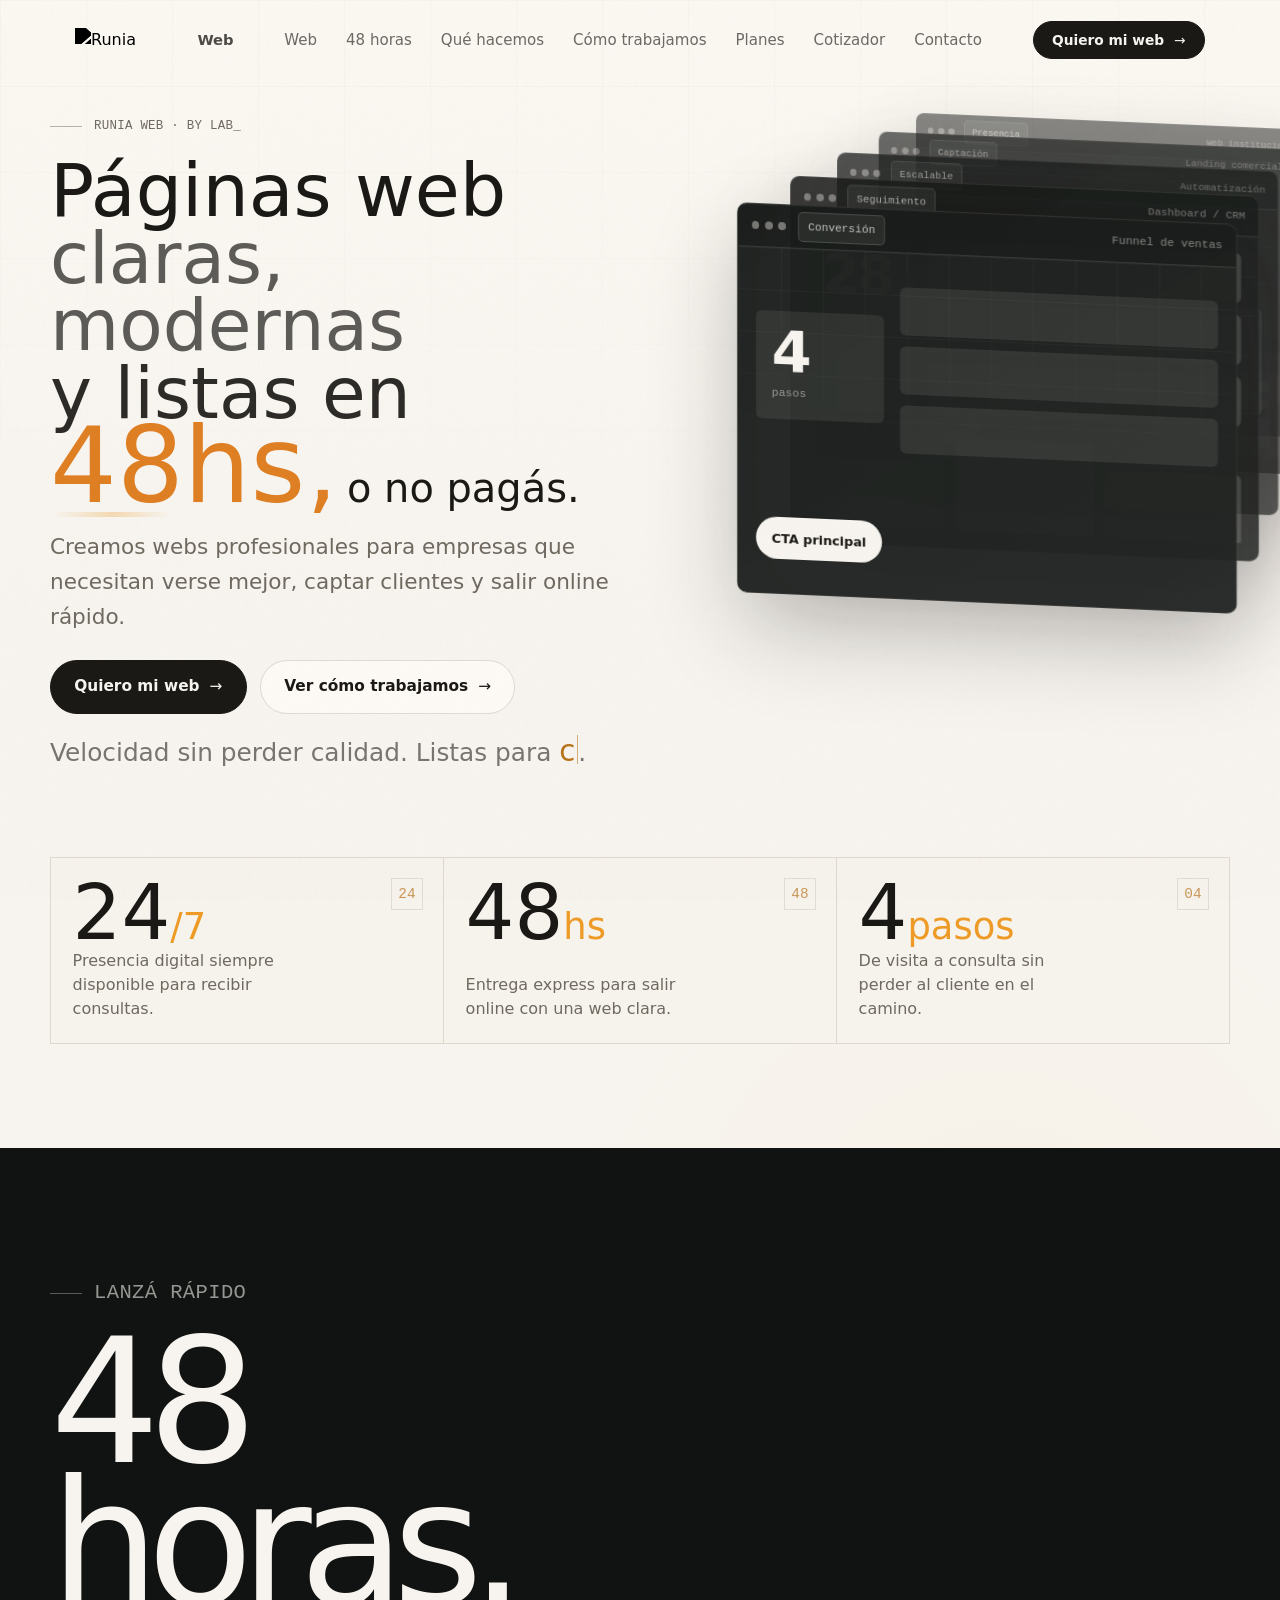
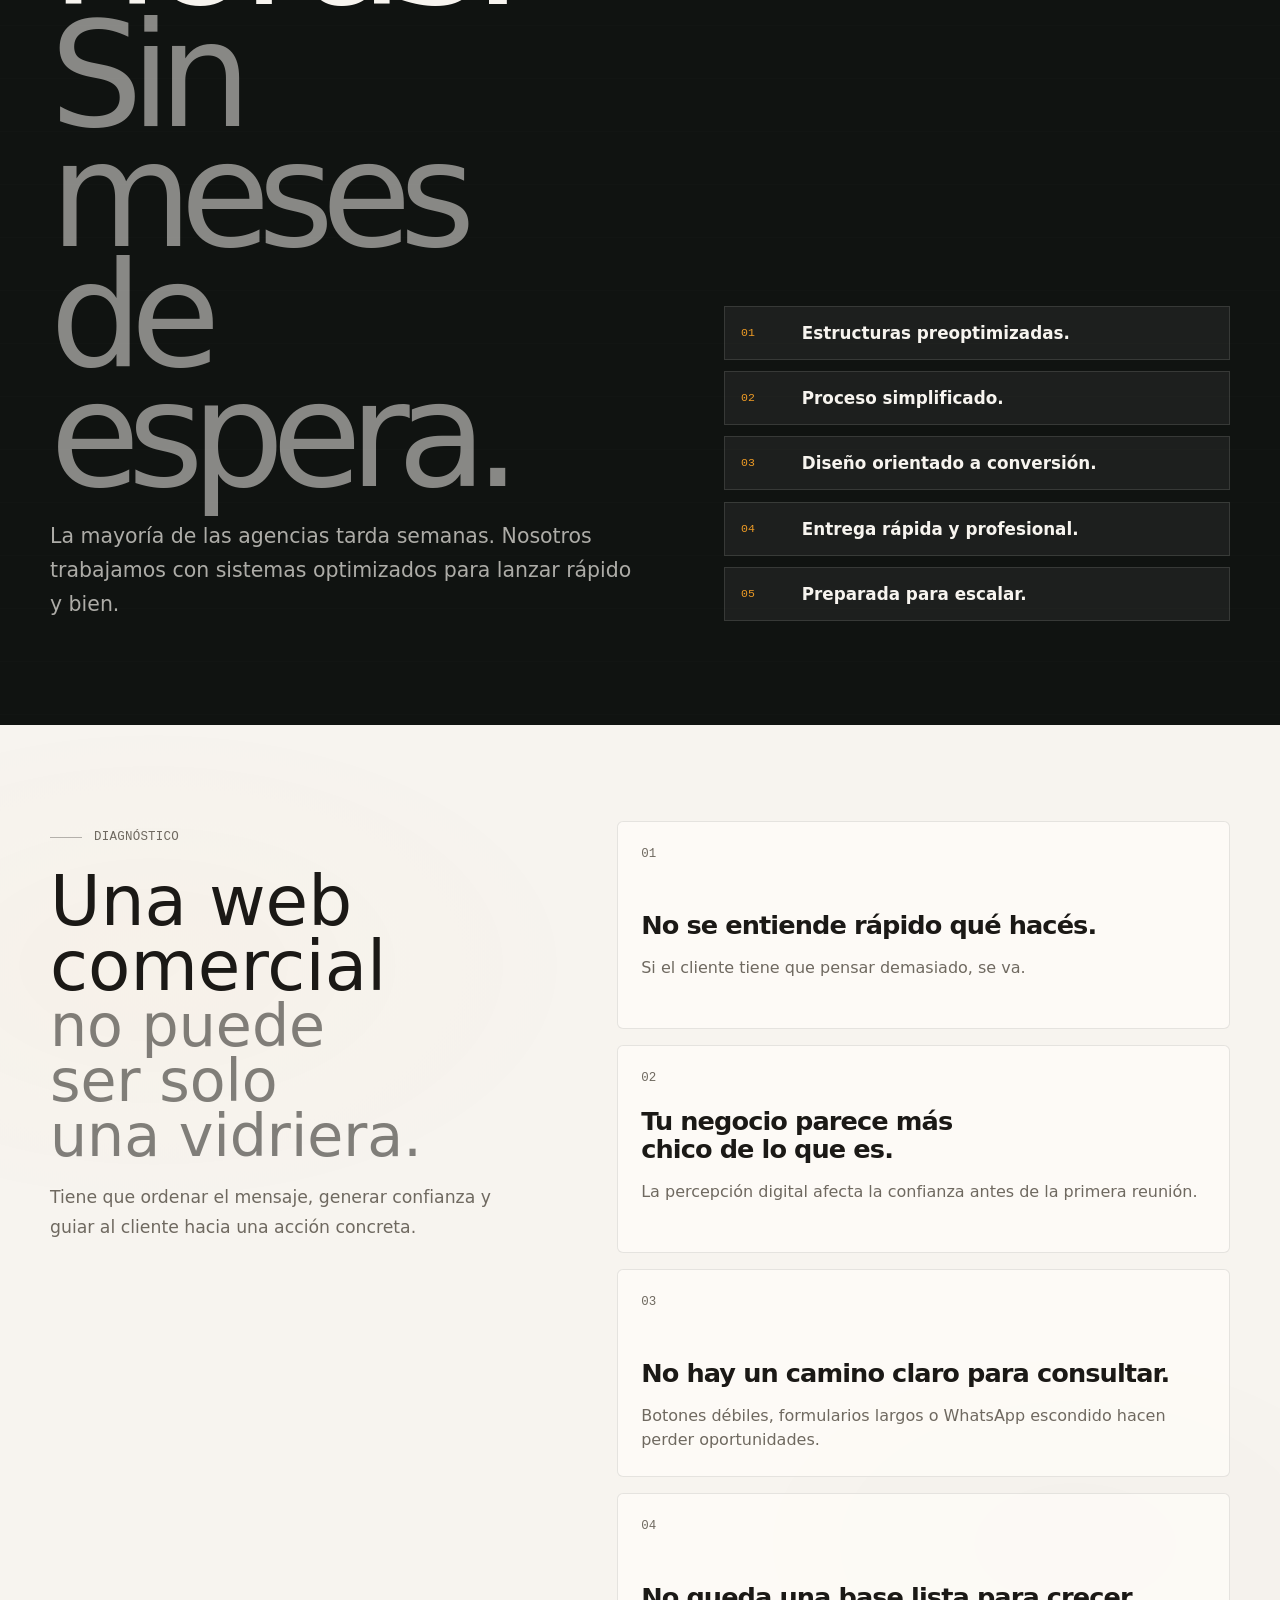
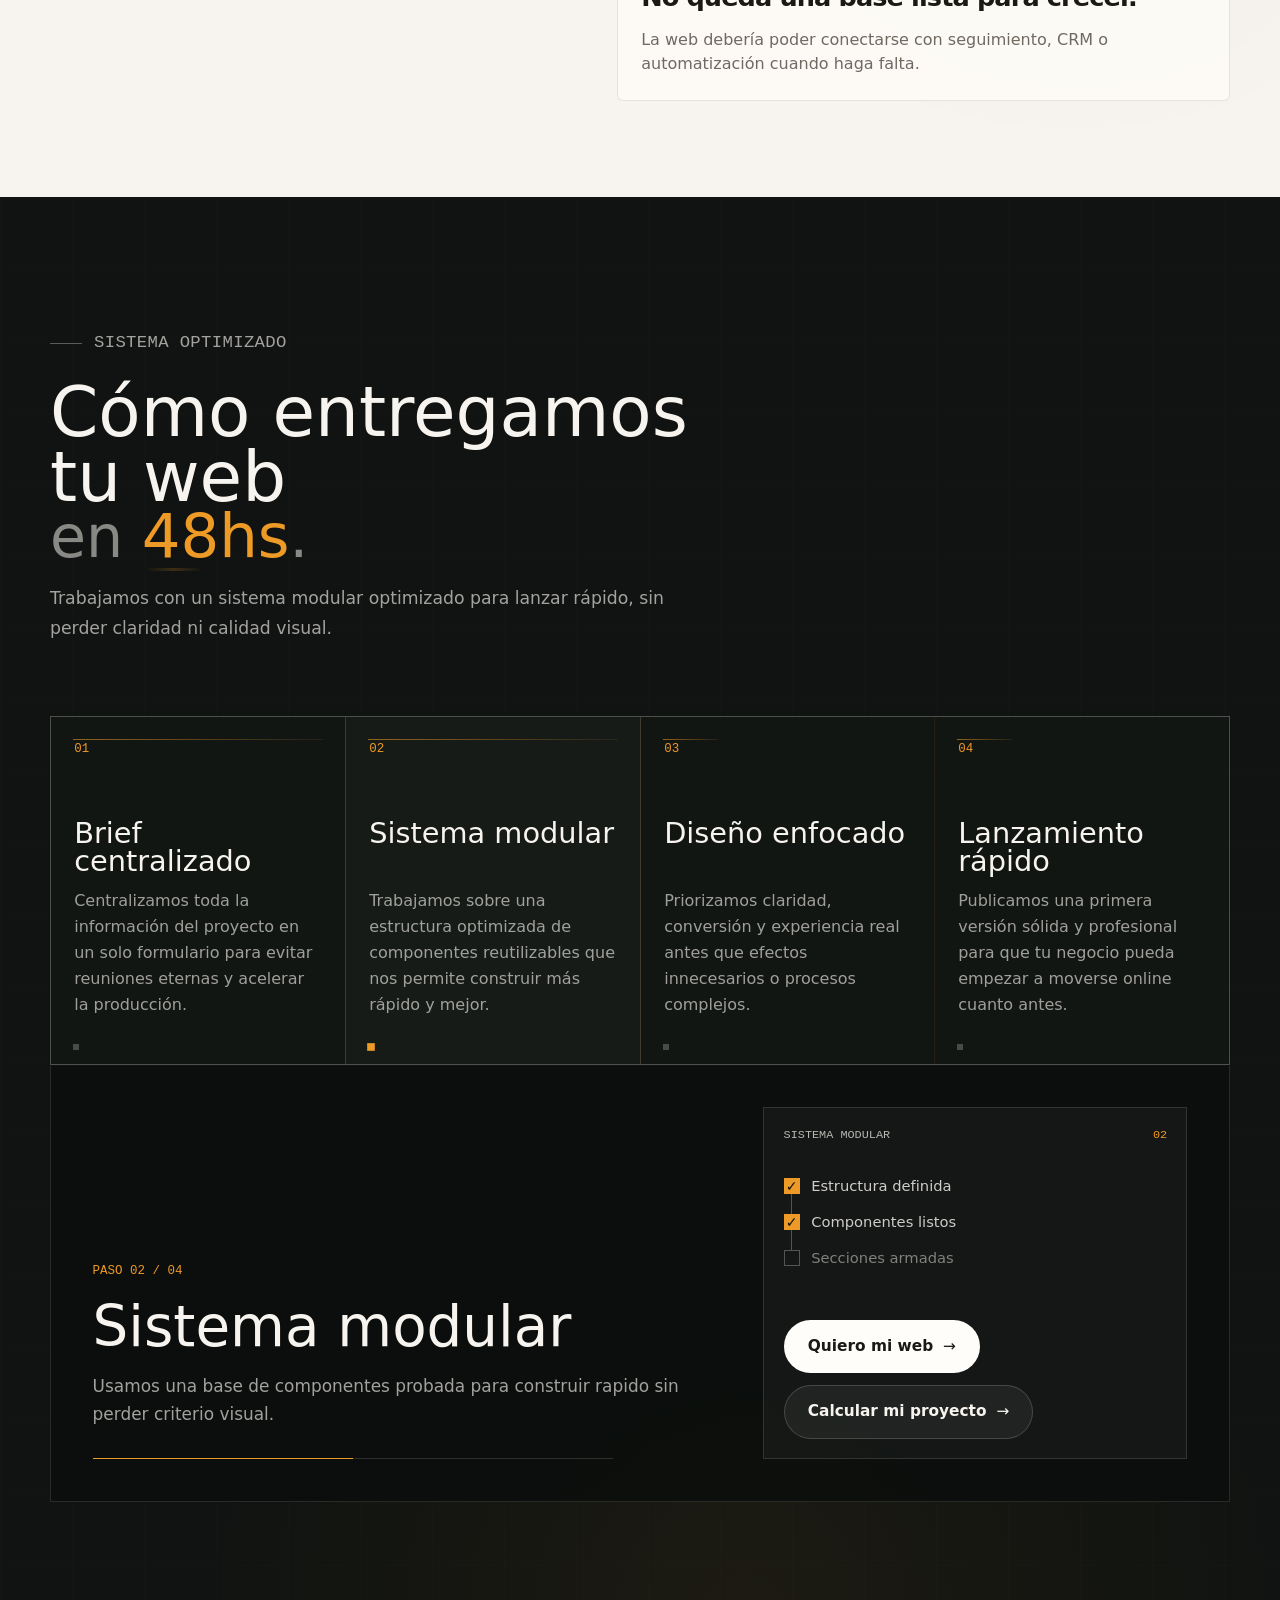
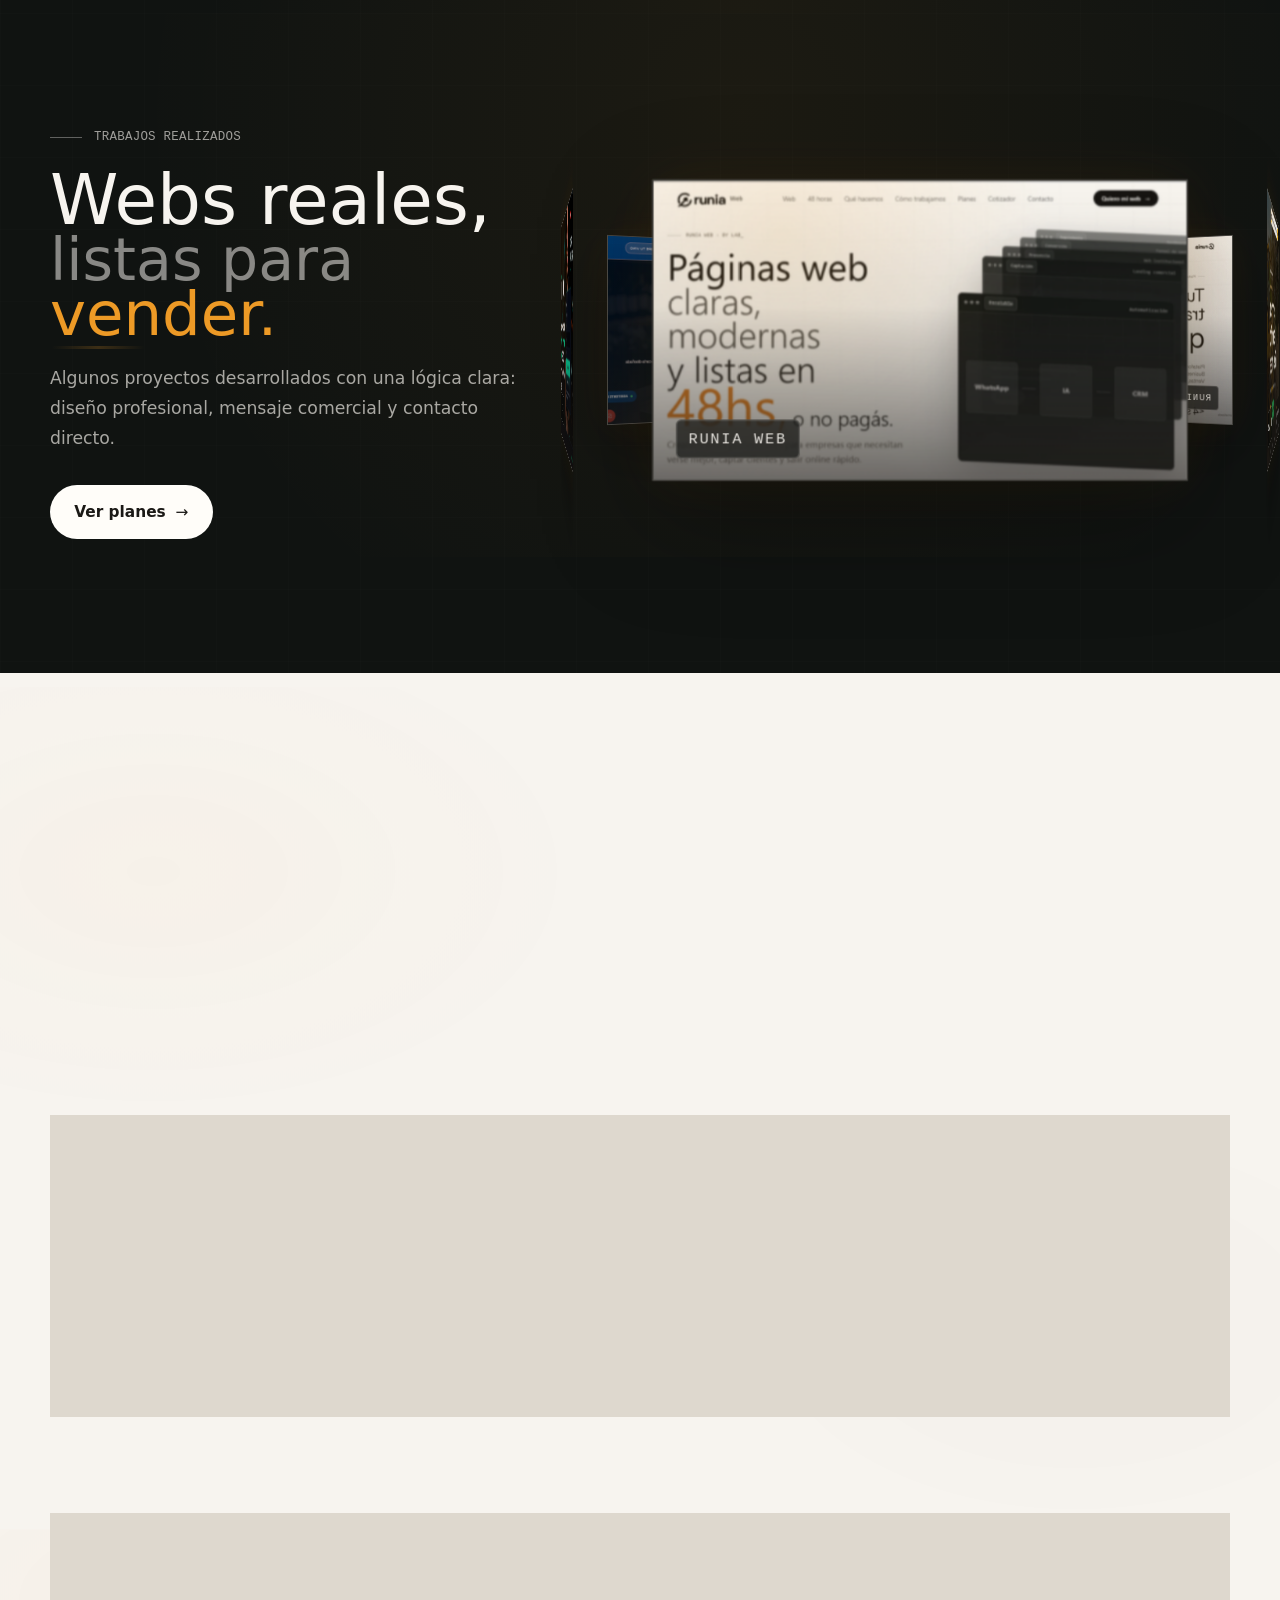
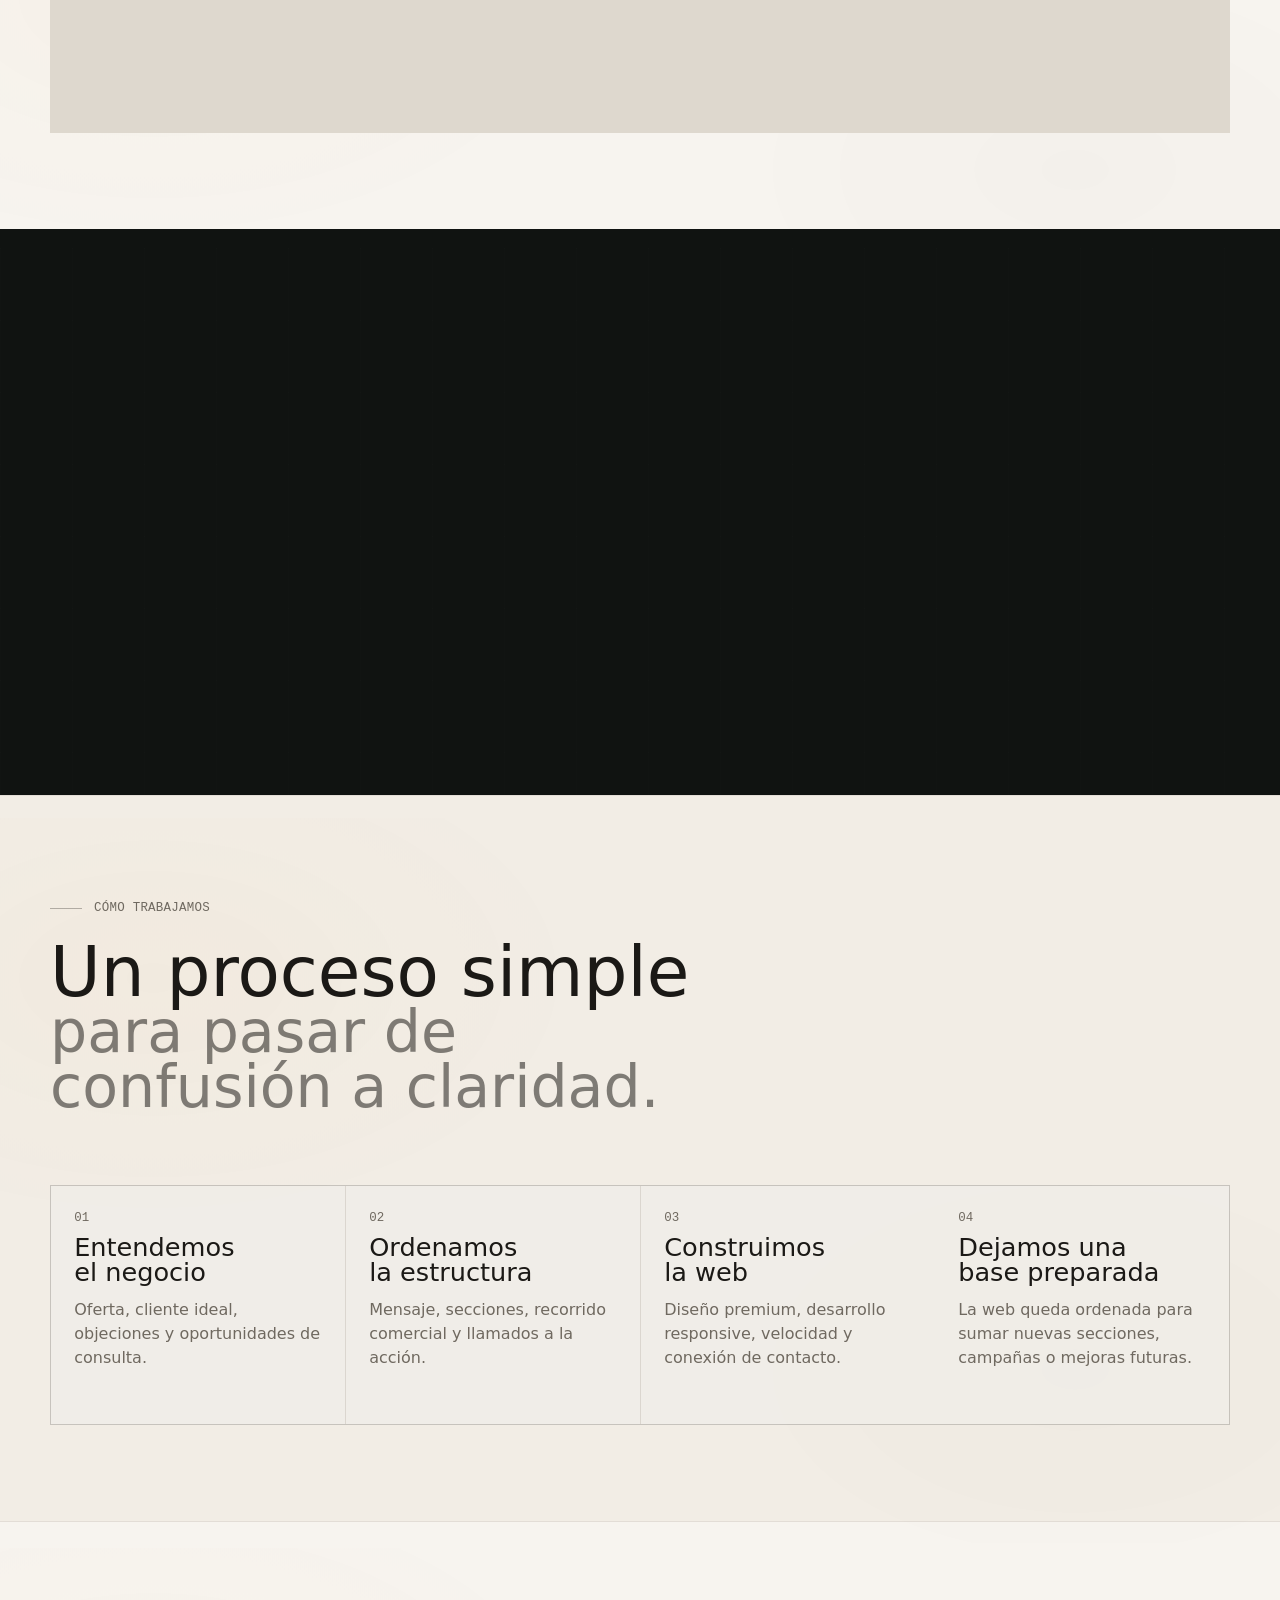
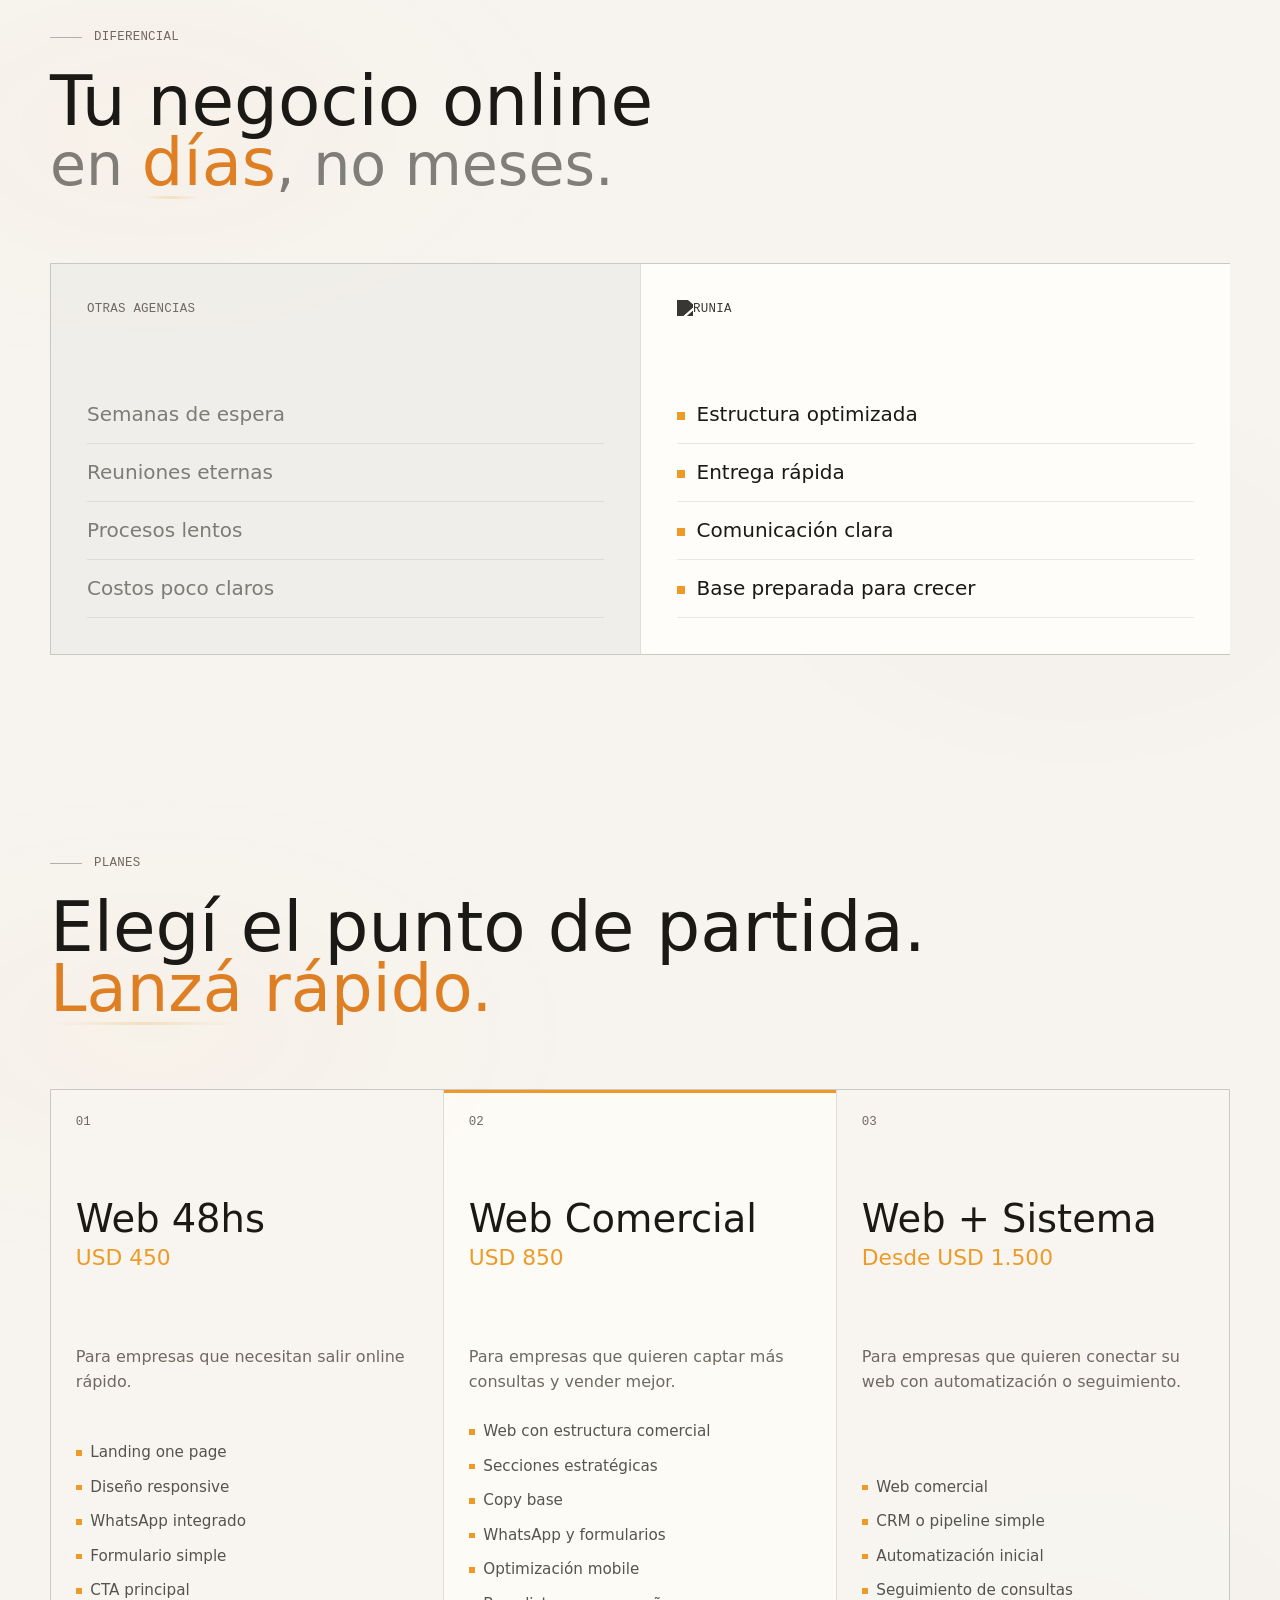
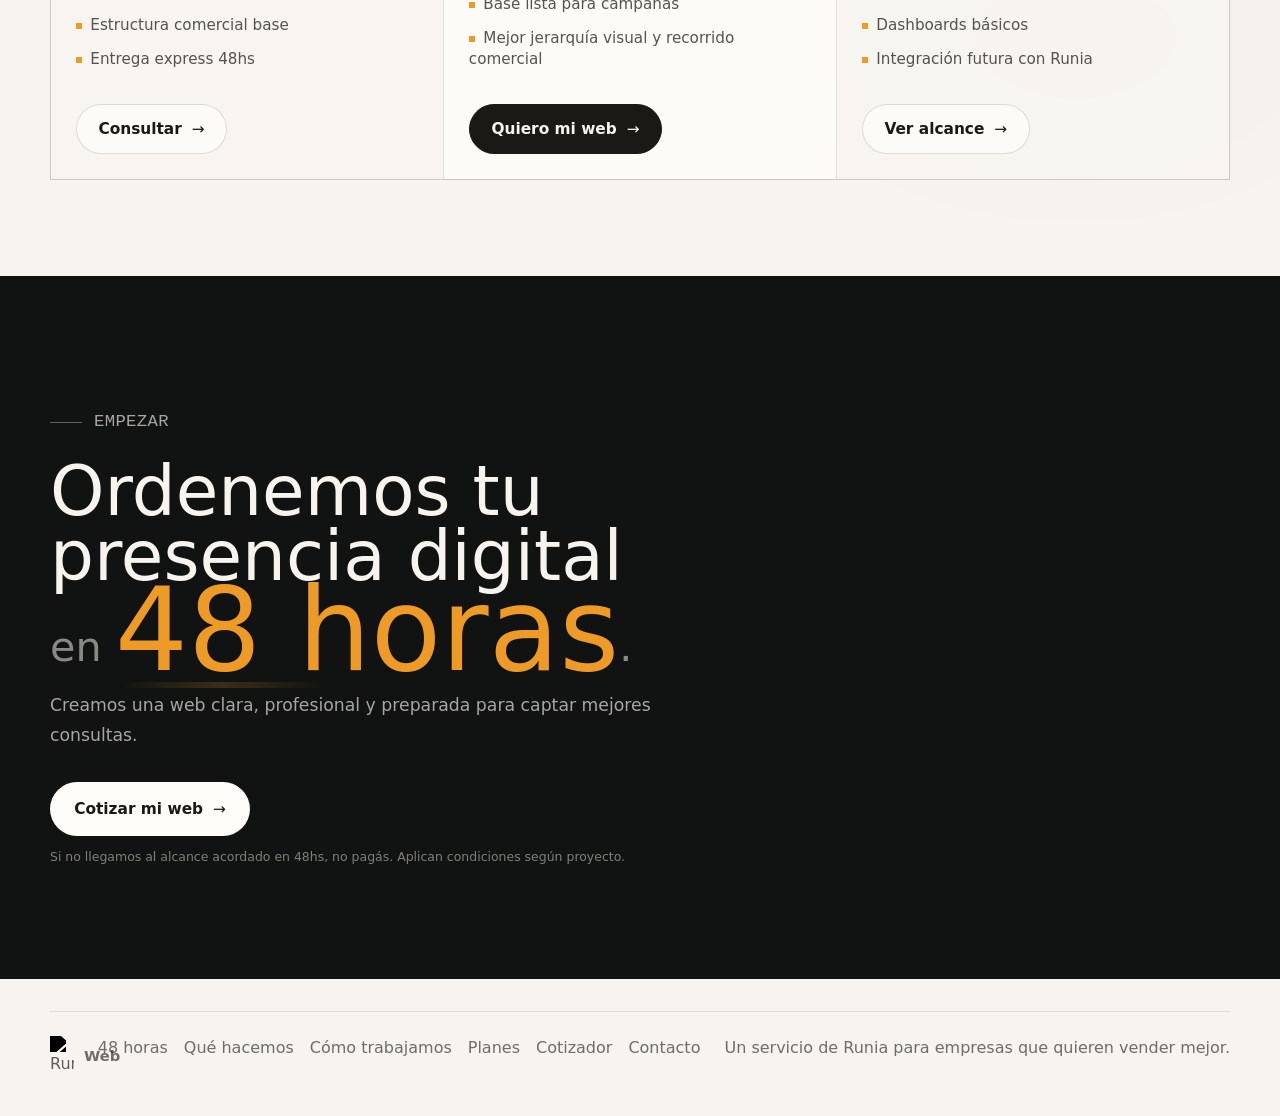
==== commit 9b274761: "Last changes" ====
--- a/index.html
+++ b/index.html
@@ -10,27 +10,30 @@
     />
     <meta name="robots" content="index, follow" />
     <meta name="theme-color" content="#f7f4ef" />
-    <link rel="canonical" href="https://www.runia.ar/runiaweb/" />
+    <link rel="canonical" href="https://web.runia.ar/" />
     <link rel="icon" type="image/png" href="https://www.runia.ar/images/logo-runia-ico.png" />
     <link rel="preconnect" href="https://www.runia.ar" crossorigin />
     <meta property="og:type" content="website" />
     <meta property="og:locale" content="es_AR" />
     <meta property="og:site_name" content="RUNIA Web" />
-    <meta property="og:title" content="RUNIA Web | Creamos Páginas Web en 48hs o no pagás." />
+    <meta property="og:title" content="SI TU NEGOCIO NO TIENE WEB, ESTÁ PERDIENDO VENTAS." />
     <meta
       property="og:description"
-      content="Sitios comerciales claros, profesionales y preparados para captar consultas. Lanzá online rápido con RUNIA Web."
+      content="Lo lanzamos en 48hs, o no pagás. Sitios comerciales pensados para generar consultas, mostrar profesionalismo y ayudar a vender más."
     />
-    <meta property="og:url" content="https://www.runia.ar/runiaweb/" />
-    <meta property="og:image" content="https://www.runia.ar/images/runialogo.png" />
-    <meta property="og:image:alt" content="RUNIA Web | Creamos Páginas Web en 48hs o no pagás." />
-    <meta name="twitter:card" content="summary_large_image" />
-    <meta name="twitter:title" content="RUNIA Web | Creamos Páginas Web en 48hs o no pagás." />
+    <meta property="og:url" content="https://web.runia.ar/" />
+    <meta property="og:image" content="https://web.runia.ar/assets/og-runia-web.png" />
+    <meta property="og:image:secure_url" content="https://web.runia.ar/assets/og-runia-web.png" />
+    <meta property="og:image:width" content="1200" />
+    <meta property="og:image:height" content="630" />
+    <meta property="og:image:alt" content="SI TU NEGOCIO NO TIENE WEB, ESTÁ PERDIENDO VENTAS." />
+    <meta name="twitter:card" content="summary_large_image" />
+    <meta name="twitter:title" content="SI TU NEGOCIO NO TIENE WEB, ESTÁ PERDIENDO VENTAS." />
     <meta
       name="twitter:description"
-      content="Sitios comerciales claros, profesionales y preparados para captar consultas. Lanzá online rápido con RUNIA Web."
+      content="Lo lanzamos en 48hs, o no pagás. Sitios comerciales pensados para generar consultas, mostrar profesionalismo y ayudar a vender más."
     />
-    <meta name="twitter:image" content="https://www.runia.ar/images/runialogo.png" />
+    <meta name="twitter:image" content="https://web.runia.ar/assets/og-runia-web.png" />
     <link rel="stylesheet" href="./styles.css" />
   </head>
   <body>
@@ -321,26 +324,26 @@
                 <span class="runia-portfolio-fallback">Proyecto Runia Web</span>
                 <p>RUNIA WEB</p>
               </article>
-              <article class="runia-portfolio-face">
-                <img src="./assets/arenas-alzua.webp" alt="Arenas Alzua" loading="eager" />
-                <span class="runia-portfolio-fallback">Proyecto Runia Web</span>
-                <p>Arenas Alzua</p>
-              </article>
-              <article class="runia-portfolio-face">
-                <img src="./assets/lombardo.webp" alt="Lombardo Mercato" loading="eager" />
-                <span class="runia-portfolio-fallback">Proyecto Runia Web</span>
-                <p>Lombardo Mercato</p>
-              </article>
-              <article class="runia-portfolio-face">
-                <img src="./assets/tidi.webp" alt="TIDI" loading="eager" />
-                <span class="runia-portfolio-fallback">Proyecto Runia Web</span>
-                <p>TIDI</p>
-              </article>
-              <article class="runia-portfolio-face">
-                <img src="./assets/runiaa.png" alt="Runia" loading="eager" />
-                <span class="runia-portfolio-fallback">Proyecto Runia Web</span>
-                <p>Runia</p>
-              </article>
+              <article class="runia-portfolio-face">
+                <img src="./assets/arenas-alzua.webp" alt="Arenas Alzua" loading="eager" />
+                <span class="runia-portfolio-fallback">Proyecto Runia Web</span>
+                <p>Arenas Alzua</p>
+              </article>
+              <article class="runia-portfolio-face">
+                <img src="./assets/runia.webp" alt="Runia" loading="eager" />
+                <span class="runia-portfolio-fallback">Proyecto Runia Web</span>
+                <p>Runia</p>
+              </article>
+              <article class="runia-portfolio-face">
+                <img src="./assets/lombardo.webp" alt="Lombardo Mercato" loading="eager" />
+                <span class="runia-portfolio-fallback">Proyecto Runia Web</span>
+                <p>Lombardo Mercato</p>
+              </article>
+              <article class="runia-portfolio-face">
+                <img src="./assets/0ainversor.webp" alt="De 0 a Inversor" loading="eager" />
+                <span class="runia-portfolio-fallback">Proyecto Runia Web</span>
+                <p>De 0 a Inversor</p>
+              </article>
             </div>
           </div>
         </div>
--- a/styles.css
+++ b/styles.css
@@ -2460,6 +2460,7 @@
 }
 
 .runia-portfolio-carousel {
+  --runia-portfolio-depth: 340px;
   width: 384px;
   aspect-ratio: 16 / 9;
   position: relative;
@@ -2509,15 +2510,21 @@
 .runia-portfolio-face p {
   position: absolute;
   left: 1rem;
-  right: 1rem;
   bottom: 0.95rem;
   z-index: 2;
-  color: var(--bg);
+  width: fit-content;
+  max-width: calc(100% - 2rem);
+  padding: 0.34rem 0.5rem;
+  border: 1px solid rgba(247, 244, 239, 0.18);
+  border-radius: 4px;
+  background: rgba(10, 12, 10, 0.66);
+  color: rgba(247, 244, 239, 0.92);
   font-family: "JetBrains Mono", monospace;
   font-size: 0.68rem;
   letter-spacing: 0.12em;
   line-height: 1.35;
   text-transform: uppercase;
+  backdrop-filter: blur(10px);
 }
 
 .runia-portfolio-fallback {
@@ -2533,30 +2540,35 @@
   letter-spacing: 0.12em;
   text-align: center;
   text-transform: uppercase;
+  visibility: hidden;
 }
 
 .runia-portfolio-face.is-image-missing img {
   display: none;
 }
 
+.runia-portfolio-face.is-image-missing .runia-portfolio-fallback {
+  visibility: visible;
+}
+
 .runia-portfolio-face:nth-child(1) {
-  transform: rotateY(0deg) translateZ(430px);
+  transform: rotateY(0deg) translateZ(var(--runia-portfolio-depth));
 }
 
 .runia-portfolio-face:nth-child(2) {
-  transform: rotateY(72deg) translateZ(430px);
+  transform: rotateY(72deg) translateZ(var(--runia-portfolio-depth));
 }
 
 .runia-portfolio-face:nth-child(3) {
-  transform: rotateY(144deg) translateZ(430px);
+  transform: rotateY(144deg) translateZ(var(--runia-portfolio-depth));
 }
 
 .runia-portfolio-face:nth-child(4) {
-  transform: rotateY(216deg) translateZ(430px);
+  transform: rotateY(216deg) translateZ(var(--runia-portfolio-depth));
 }
 
 .runia-portfolio-face:nth-child(5) {
-  transform: rotateY(288deg) translateZ(430px);
+  transform: rotateY(288deg) translateZ(var(--runia-portfolio-depth));
 }
 
 @keyframes runia-portfolio-spin {
@@ -3006,33 +3018,14 @@
   }
 
   .runia-portfolio-carousel {
+    --runia-portfolio-depth: 250px;
     width: min(72vw, 288px);
-  }
-
-  .runia-portfolio-face:nth-child(1) {
-    transform: rotateY(0deg) translateZ(300px);
-  }
-
-  .runia-portfolio-face:nth-child(2) {
-    transform: rotateY(72deg) translateZ(300px);
-  }
-
-  .runia-portfolio-face:nth-child(3) {
-    transform: rotateY(144deg) translateZ(300px);
-  }
-
-  .runia-portfolio-face:nth-child(4) {
-    transform: rotateY(216deg) translateZ(300px);
-  }
-
-  .runia-portfolio-face:nth-child(5) {
-    transform: rotateY(288deg) translateZ(300px);
   }
 
   .runia-portfolio-face p {
     left: 0.8rem;
-    right: 0.8rem;
     bottom: 0.75rem;
+    max-width: calc(100% - 1.6rem);
     font-size: 0.6rem;
   }
 
@@ -3114,27 +3107,8 @@
   }
 
   .runia-portfolio-carousel {
+    --runia-portfolio-depth: 210px;
     width: min(72vw, 240px);
-  }
-
-  .runia-portfolio-face:nth-child(1) {
-    transform: rotateY(0deg) translateZ(250px);
-  }
-
-  .runia-portfolio-face:nth-child(2) {
-    transform: rotateY(72deg) translateZ(250px);
-  }
-
-  .runia-portfolio-face:nth-child(3) {
-    transform: rotateY(144deg) translateZ(250px);
-  }
-
-  .runia-portfolio-face:nth-child(4) {
-    transform: rotateY(216deg) translateZ(250px);
-  }
-
-  .runia-portfolio-face:nth-child(5) {
-    transform: rotateY(288deg) translateZ(250px);
   }
 }
 
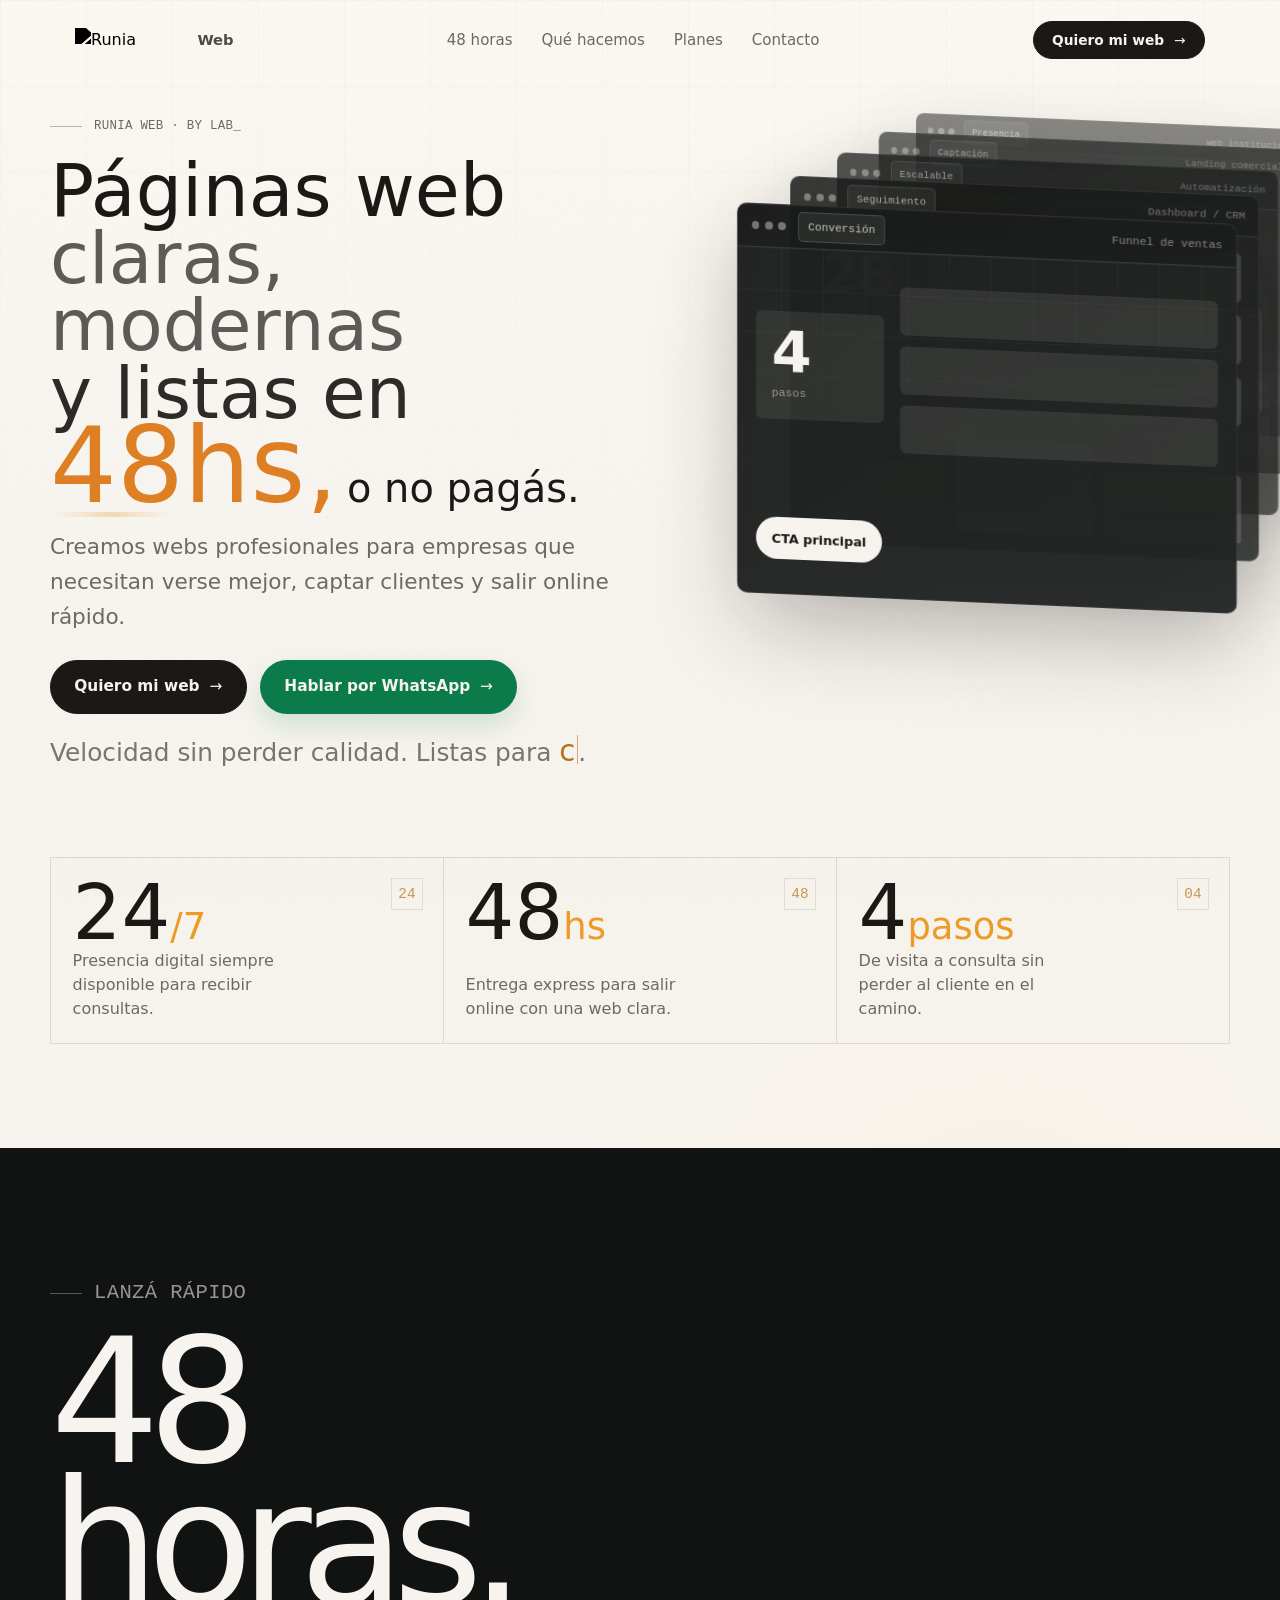
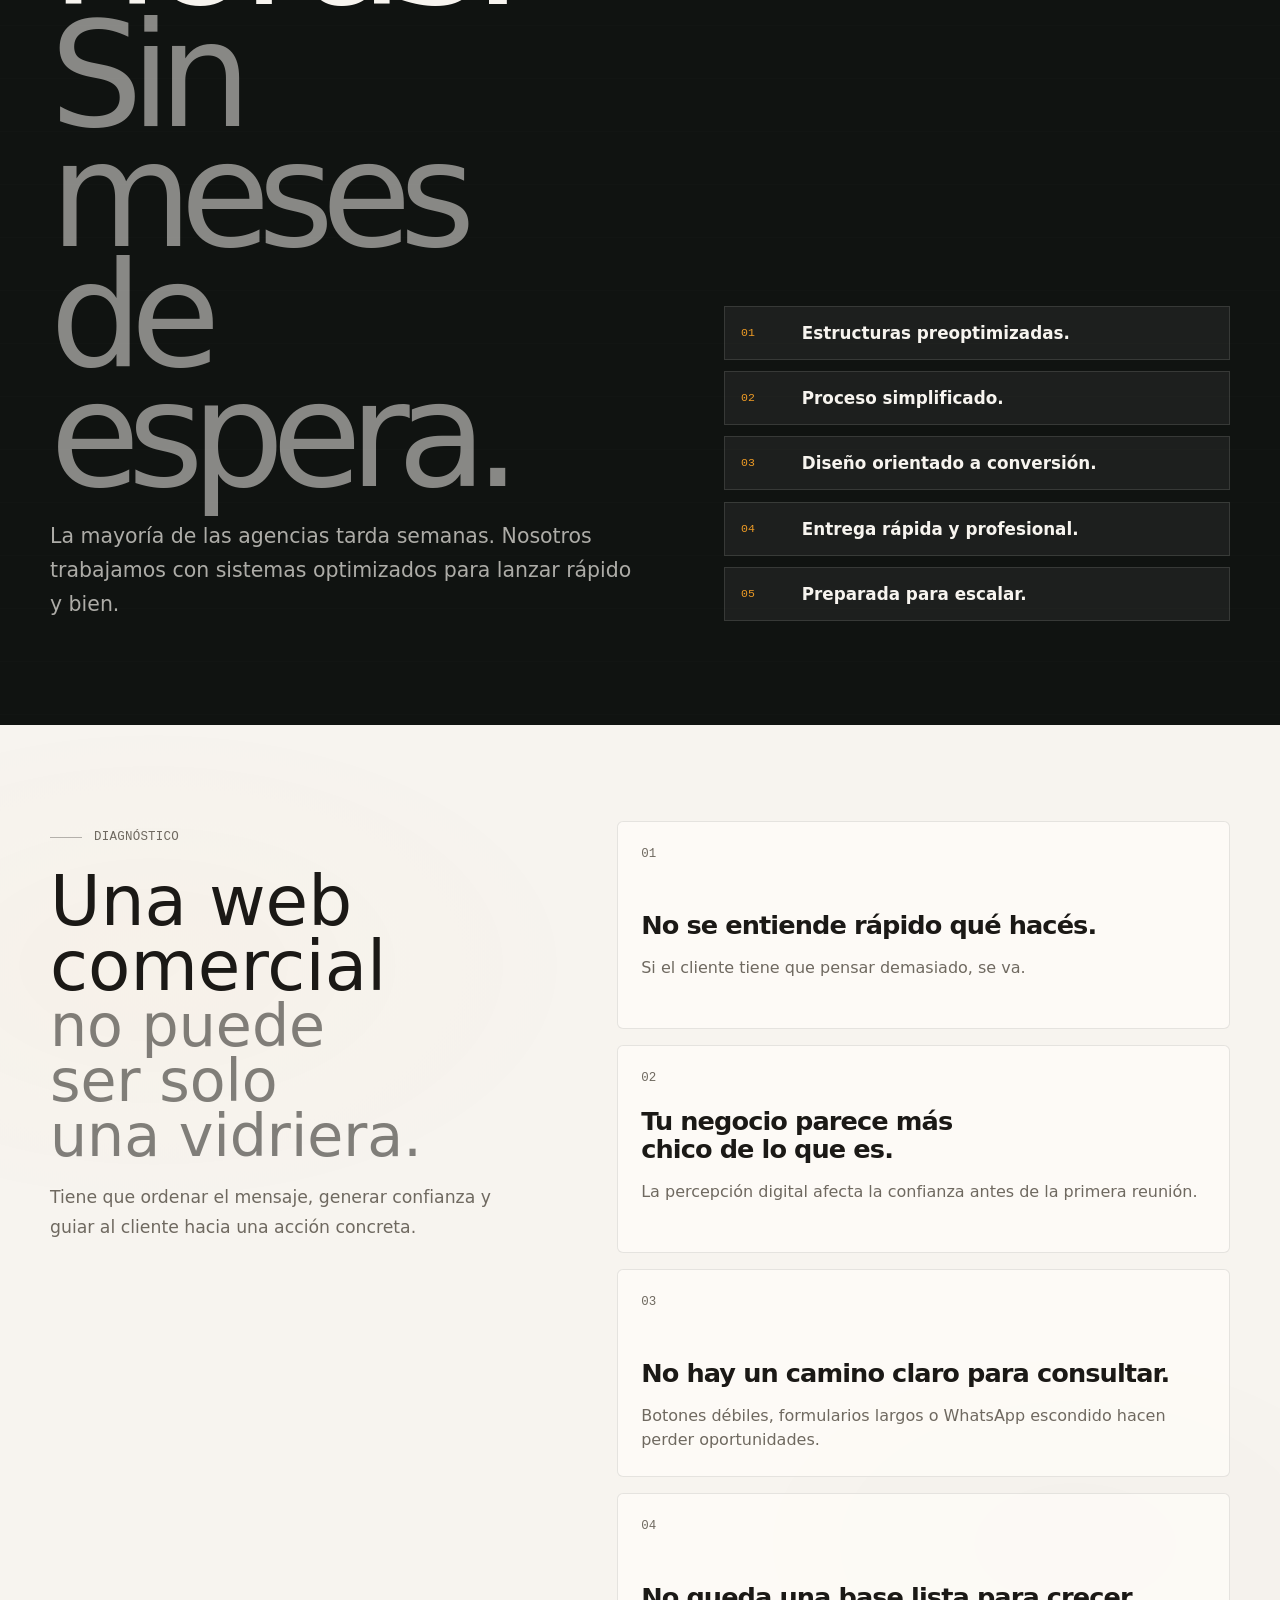
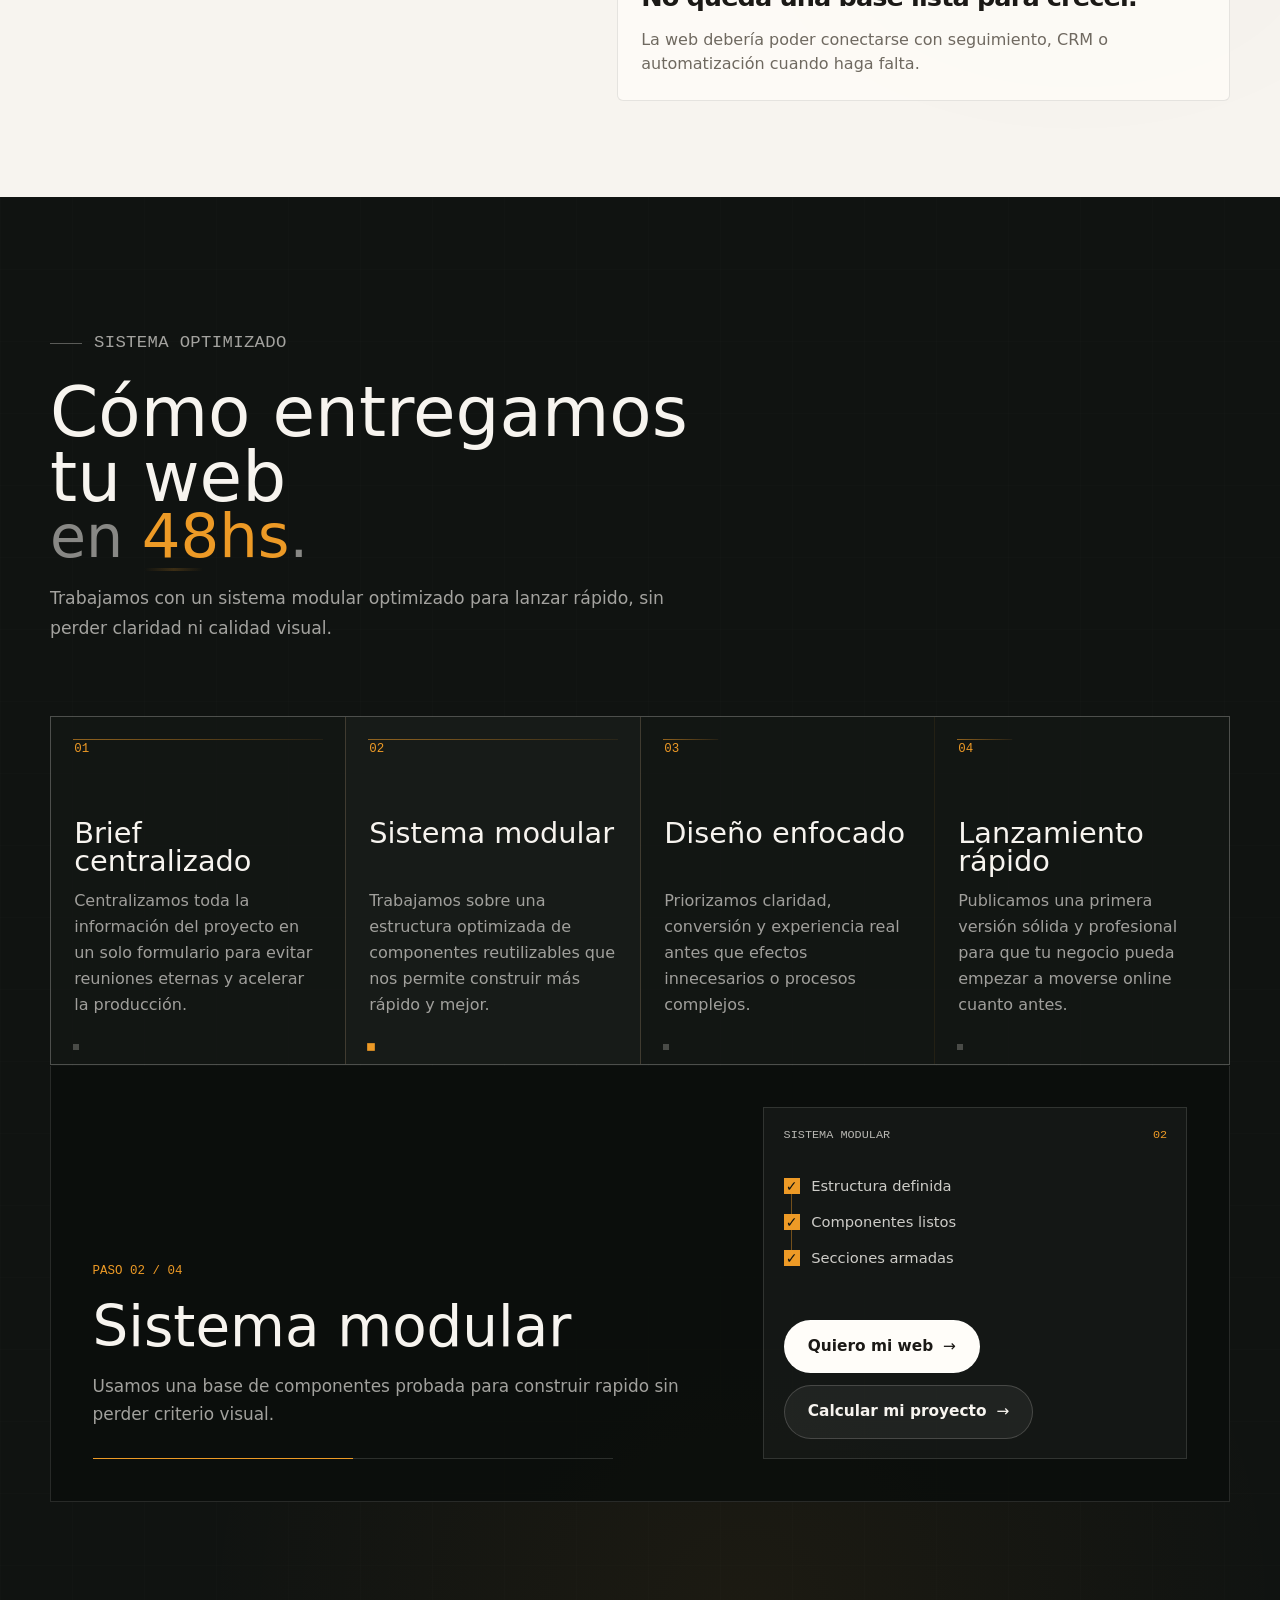
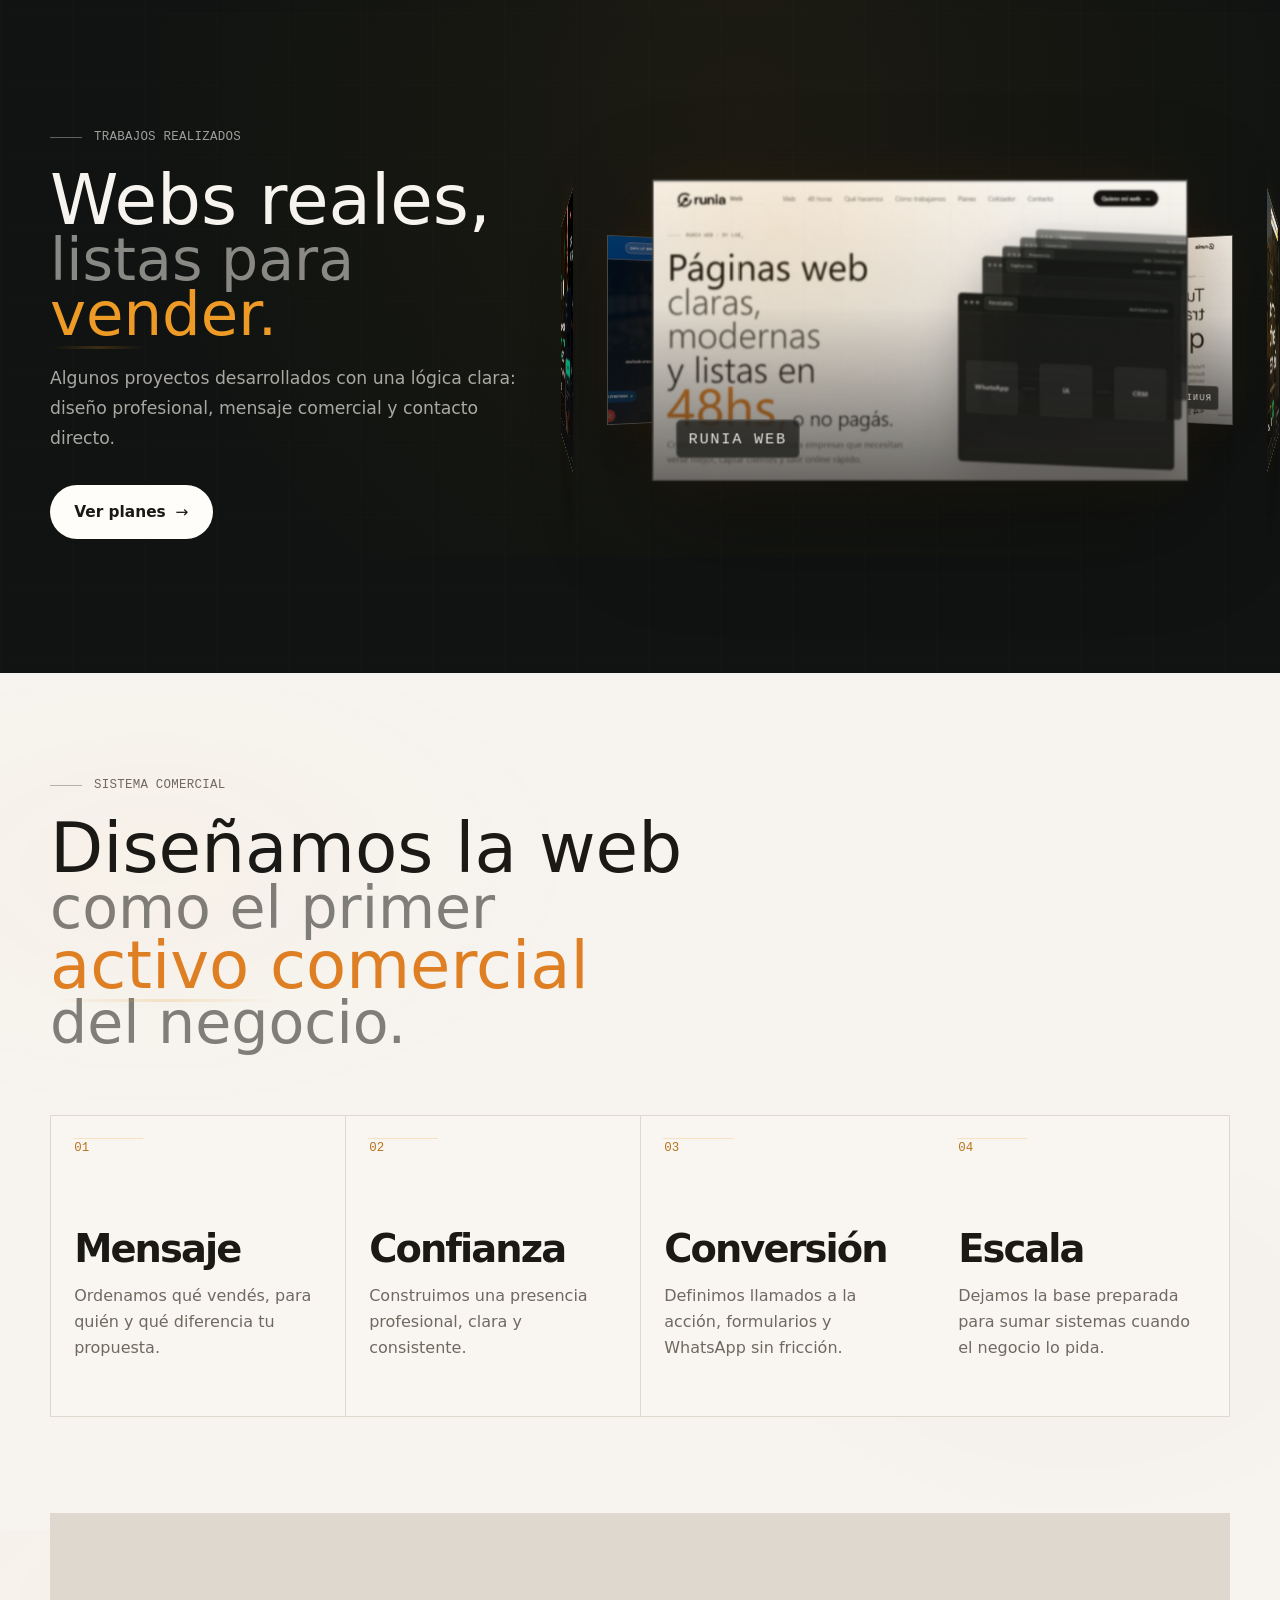
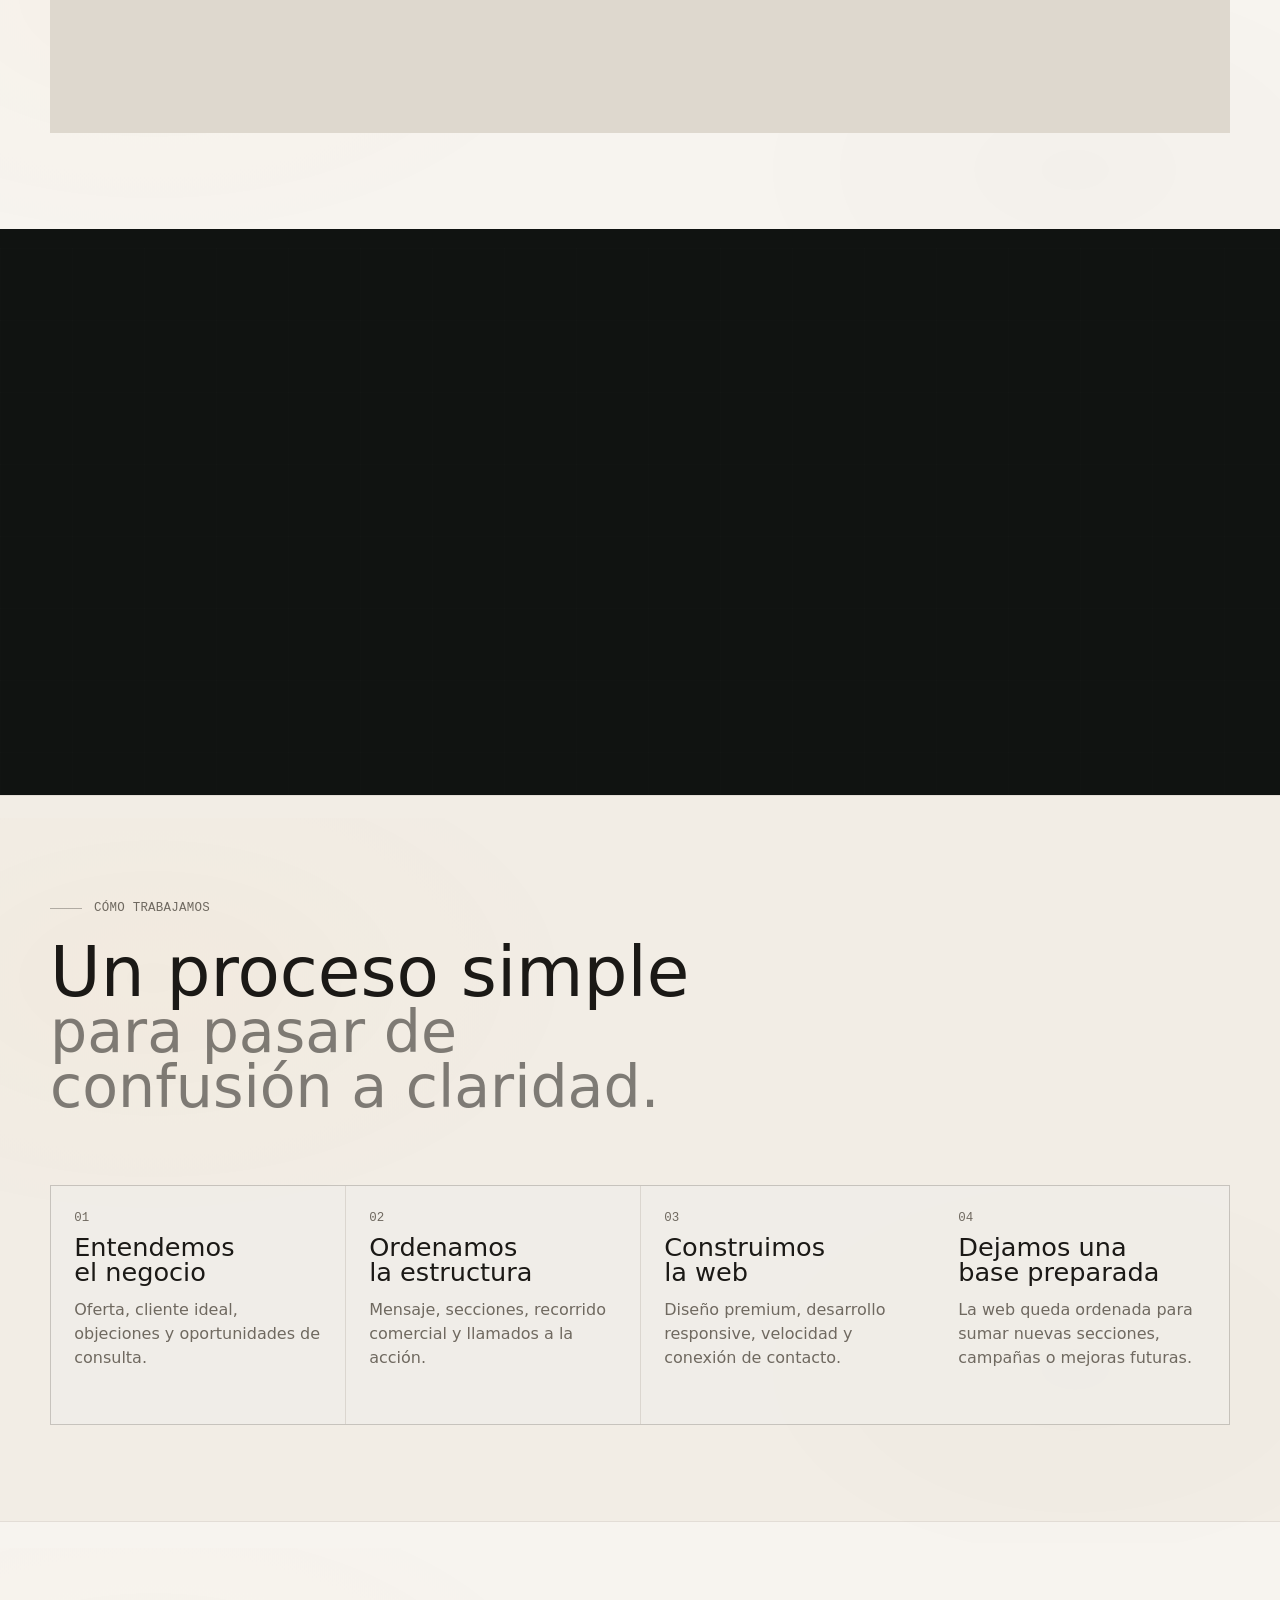
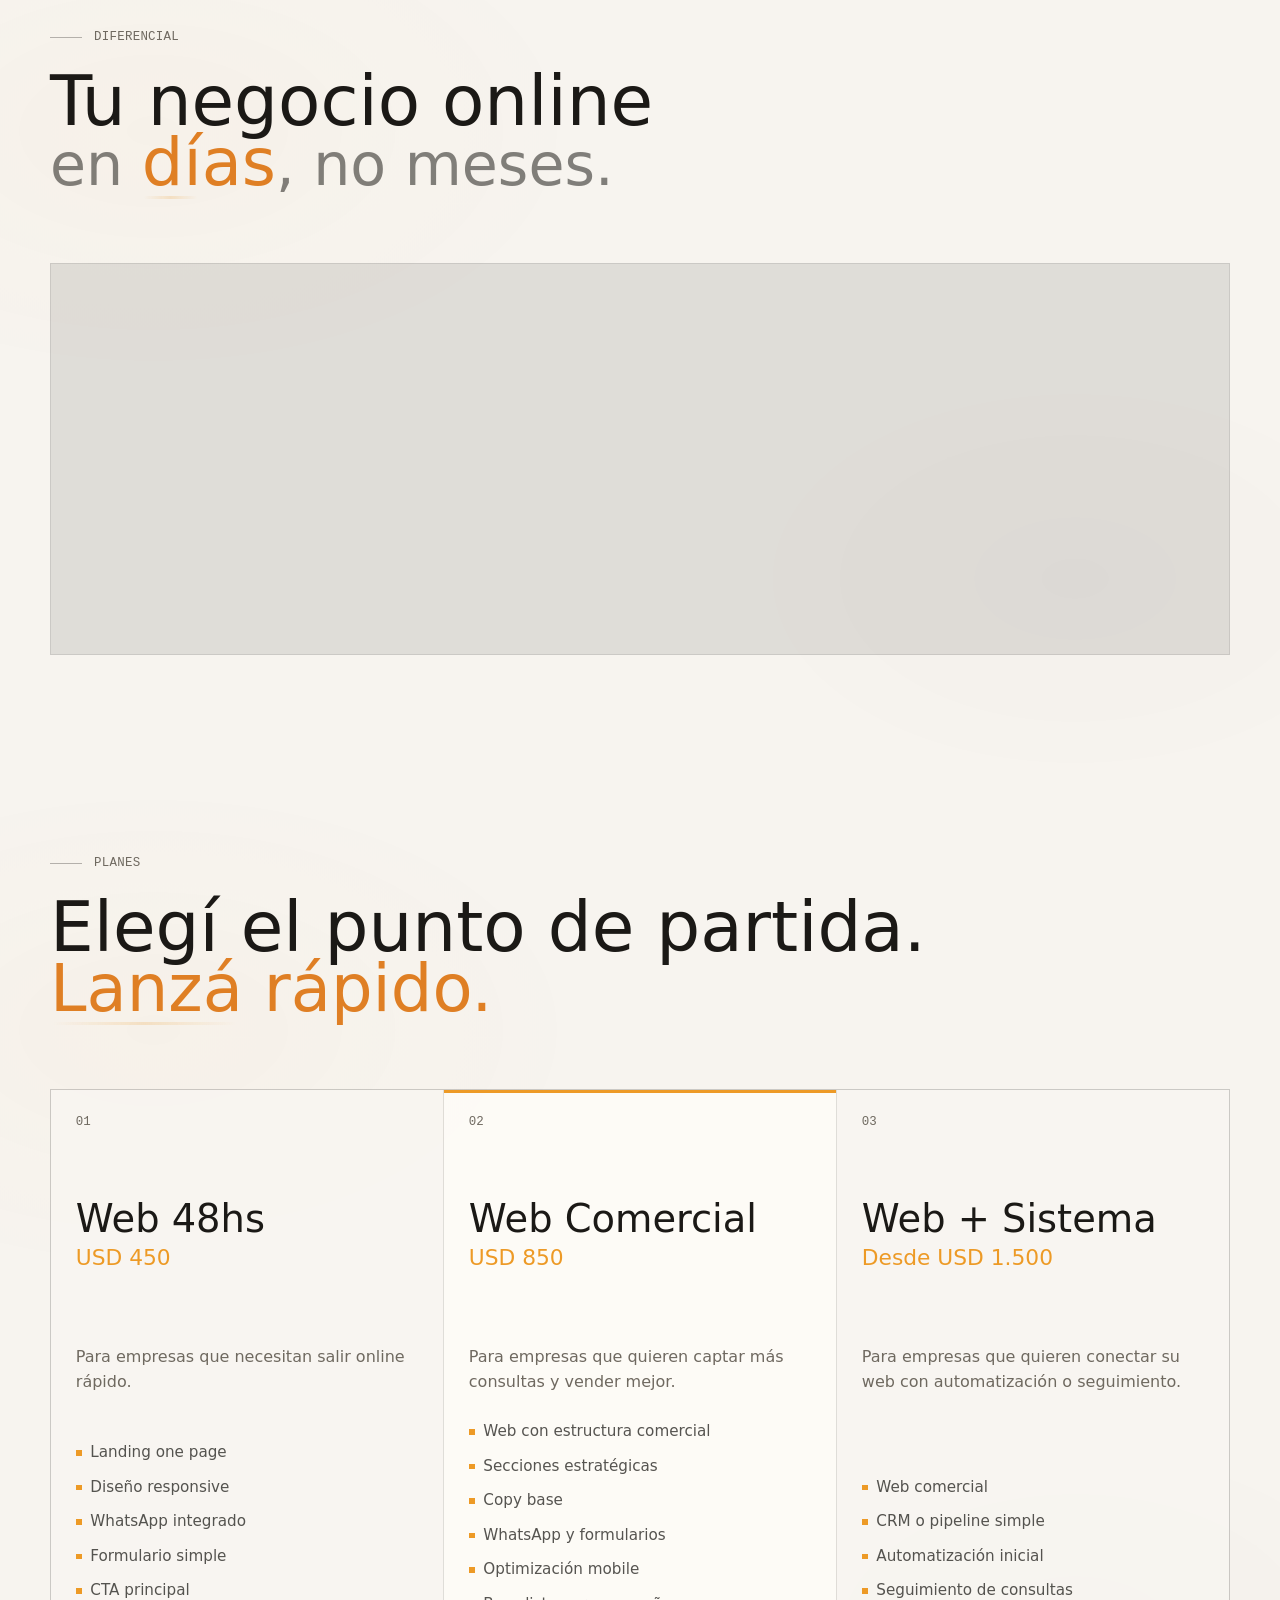
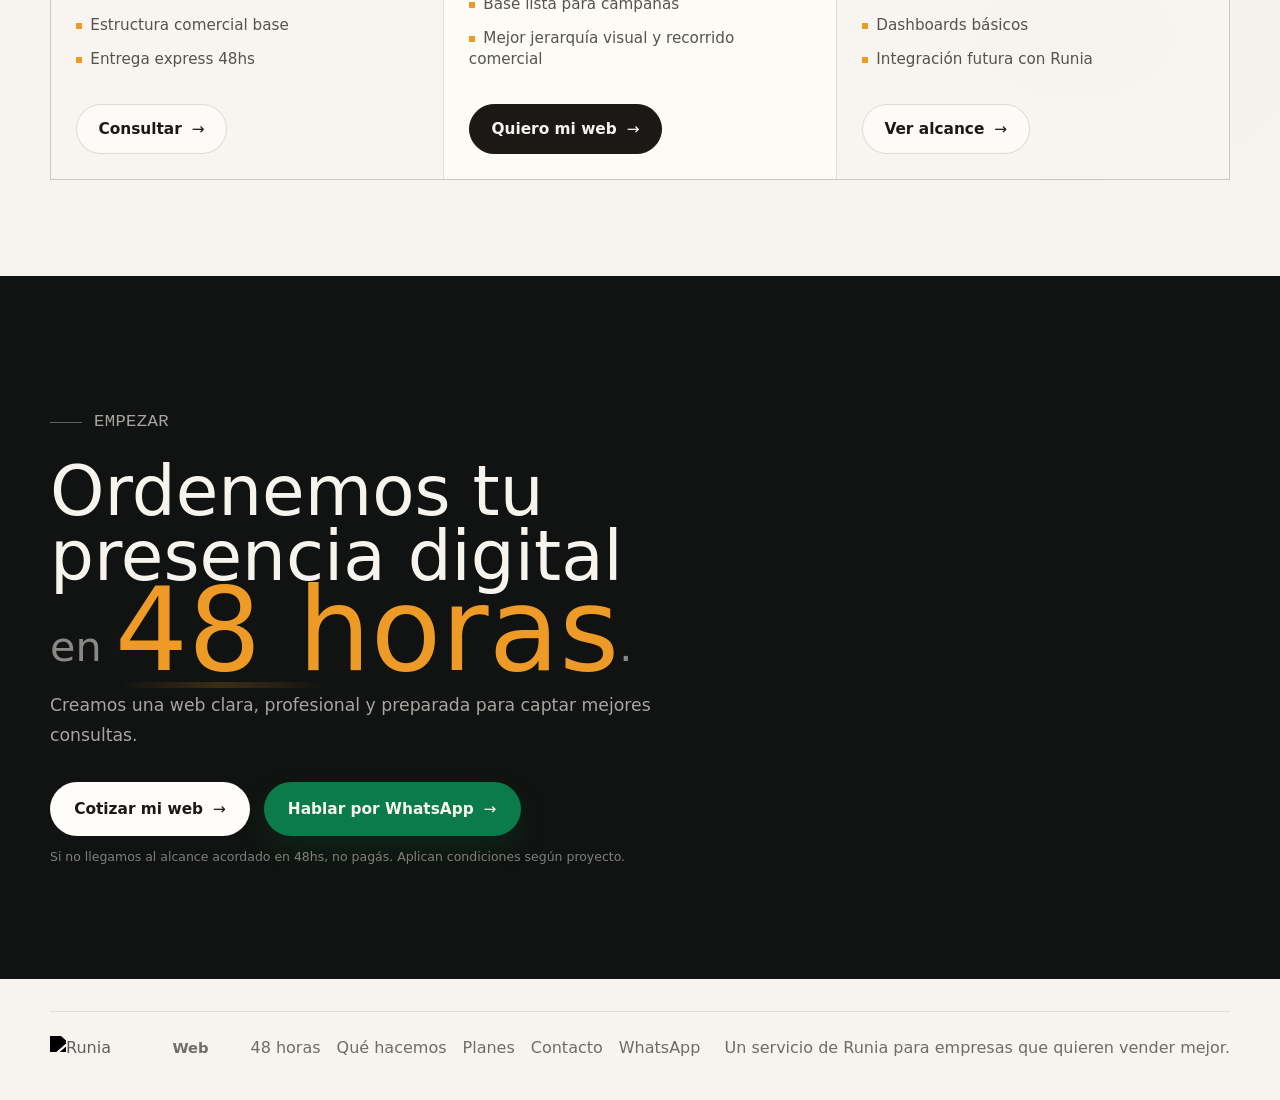
==== commit ad12e7b1: "Panel de Admin" ====
--- a/index.html
+++ b/index.html
@@ -22,8 +22,9 @@
       content="Lo lanzamos en 48hs, o no pagás. Sitios comerciales pensados para generar consultas, mostrar profesionalismo y ayudar a vender más."
     />
     <meta property="og:url" content="https://web.runia.ar/" />
-    <meta property="og:image" content="https://web.runia.ar/assets/og-runia-web.png" />
-    <meta property="og:image:secure_url" content="https://web.runia.ar/assets/og-runia-web.png" />
+    <meta property="og:image" content="https://web.runia.ar/assets/og-runia-web-preview.png" />
+    <meta property="og:image:secure_url" content="https://web.runia.ar/assets/og-runia-web-preview.png" />
+    <meta property="og:image:type" content="image/png" />
     <meta property="og:image:width" content="1200" />
     <meta property="og:image:height" content="630" />
     <meta property="og:image:alt" content="SI TU NEGOCIO NO TIENE WEB, ESTÁ PERDIENDO VENTAS." />
@@ -33,26 +34,25 @@
       name="twitter:description"
       content="Lo lanzamos en 48hs, o no pagás. Sitios comerciales pensados para generar consultas, mostrar profesionalismo y ayudar a vender más."
     />
-    <meta name="twitter:image" content="https://web.runia.ar/assets/og-runia-web.png" />
+    <meta name="twitter:image" content="https://web.runia.ar/assets/og-runia-web-preview.png" />
     <link rel="stylesheet" href="./styles.css" />
   </head>
   <body>
     <header class="header">
       <nav class="nav container" aria-label="Principal">
-        <a href="#inicio" class="brand" aria-label="RUNIA Web">
-          <img src="https://www.runia.ar/images/runialogo.png" alt="Runia" />
-          <span>Web</span>
-        </a>
-        <div class="nav-links">
-          <a href="#inicio">Web</a>
-          <a href="#48horas">48 horas</a>
-          <a href="#sistema">Qué hacemos</a>
-          <a href="#proceso">Cómo trabajamos</a>
-          <a href="#planes">Planes</a>
-          <a href="./cotizador/">Cotizador</a>
-          <a href="#contacto">Contacto</a>
-        </div>
-        <a class="button button-dark nav-button" href="./cotizador/">Quiero mi web</a>
+        <a href="#inicio" class="brand" aria-label="RUNIA Web">
+          <img src="https://www.runia.ar/images/runialogo.png" alt="Runia" />
+          <span>Web</span>
+        </a>
+        <div class="nav-links">
+          <a href="#48horas">48 horas</a>
+          <a href="#sistema">Qué hacemos</a>
+          <a href="#planes">Planes</a>
+          <a href="#contacto">Contacto</a>
+        </div>
+        <div class="nav-actions">
+          <a class="button button-dark nav-button" href="./cotizador/">Quiero mi web</a>
+        </div>
       </nav>
     </header>
 
@@ -71,10 +71,10 @@
               Creamos webs profesionales para empresas que necesitan verse mejor, captar clientes
               y salir online rápido.
             </p>
-            <div class="hero-actions">
-              <a class="button button-dark" href="./cotizador/">Quiero mi web</a>
-              <a class="button button-soft" href="#proceso">Ver cómo trabajamos</a>
-            </div>
+            <div class="hero-actions">
+              <a class="button button-dark" href="./cotizador/">Quiero mi web</a>
+              <a class="button button-whatsapp" href="https://wa.me/543416186760?text=Hola%20Runia%2C%20quiero%20consultar%20por%20una%20web" target="_blank" rel="noopener noreferrer">Hablar por WhatsApp</a>
+            </div>
             <p class="hero-note">
               Velocidad sin perder calidad. Listas para <span class="typewriter" data-words="vender,captar,crecer">vender</span>.
             </p>
@@ -319,31 +319,31 @@
           <div class="runia-portfolio-carousel-wrap" aria-label="Ejemplos de webs realizadas">
             <div class="runia-portfolio-carousel">
               <!-- Reemplazar estas imágenes en ./assets/ manteniendo nombres o actualizando src. -->
-              <article class="runia-portfolio-face">
-                <img src="./assets/runia-web.webp" alt="RUNIA WEB" loading="eager" />
-                <span class="runia-portfolio-fallback">Proyecto Runia Web</span>
-                <p>RUNIA WEB</p>
-              </article>
-              <article class="runia-portfolio-face">
+              <a class="runia-portfolio-face" href="https://web.runia.ar/" aria-label="Ver proyecto RUNIA WEB">
+                <img src="./assets/runia-web.webp" alt="RUNIA WEB" loading="eager" />
+                <span class="runia-portfolio-fallback">Proyecto Runia Web</span>
+                <p>RUNIA WEB</p>
+              </a>
+              <a class="runia-portfolio-face" href="https://www.arenasalzua.com.ar/" target="_blank" rel="noopener noreferrer" aria-label="Ver proyecto Arenas Alzua">
                 <img src="./assets/arenas-alzua.webp" alt="Arenas Alzua" loading="eager" />
                 <span class="runia-portfolio-fallback">Proyecto Runia Web</span>
                 <p>Arenas Alzua</p>
-              </article>
-              <article class="runia-portfolio-face">
+              </a>
+              <a class="runia-portfolio-face" href="https://www.runia.ar/" target="_blank" rel="noopener noreferrer" aria-label="Ver proyecto Runia">
                 <img src="./assets/runia.webp" alt="Runia" loading="eager" />
                 <span class="runia-portfolio-fallback">Proyecto Runia Web</span>
                 <p>Runia</p>
-              </article>
-              <article class="runia-portfolio-face">
+              </a>
+              <a class="runia-portfolio-face" href="https://www.lombardomercato.com/" target="_blank" rel="noopener noreferrer" aria-label="Ver proyecto Lombardo Mercato">
                 <img src="./assets/lombardo.webp" alt="Lombardo Mercato" loading="eager" />
                 <span class="runia-portfolio-fallback">Proyecto Runia Web</span>
                 <p>Lombardo Mercato</p>
-              </article>
-              <article class="runia-portfolio-face">
+              </a>
+              <a class="runia-portfolio-face" href="https://plataforma.tallerdeinversiones.com/" target="_blank" rel="noopener noreferrer" aria-label="Ver proyecto De 0 a Inversor">
                 <img src="./assets/0ainversor.webp" alt="De 0 a Inversor" loading="eager" />
                 <span class="runia-portfolio-fallback">Proyecto Runia Web</span>
                 <p>De 0 a Inversor</p>
-              </article>
+              </a>
             </div>
           </div>
         </div>
@@ -551,7 +551,10 @@
           <p class="eyebrow"><span></span> Empezar</p>
           <h2 class="split-title"><span class="title-main">Ordenemos tu presencia digital</span><span class="title-muted">en <span class="title-mark final-time">48 horas</span>.</span></h2>
           <p>Creamos una web clara, profesional y preparada para captar mejores consultas.</p>
-          <a class="button button-light" href="./cotizador/">Cotizar mi web</a>
+          <div class="final-actions">
+            <a class="button button-light" href="./cotizador/">Cotizar mi web</a>
+            <a class="button button-whatsapp" href="https://wa.me/543416186760?text=Hola%20Runia%2C%20quiero%20consultar%20por%20una%20web" target="_blank" rel="noopener noreferrer">Hablar por WhatsApp</a>
+          </div>
           <small>Si no llegamos al alcance acordado en 48hs, no pagás. Aplican condiciones según proyecto.</small>
         </div>
       </section>
@@ -559,18 +562,17 @@
 
     <footer class="footer">
       <div class="container footer-inner">
-        <a href="#inicio" class="brand" aria-label="RUNIA Web">
-          <img src="https://www.runia.ar/images/runialogo.png" alt="Runia" />
-          <span>Web</span>
-        </a>
-        <div class="footer-links">
-          <a href="#48horas">48 horas</a>
-          <a href="#sistema">Qué hacemos</a>
-          <a href="#proceso">Cómo trabajamos</a>
-          <a href="#planes">Planes</a>
-          <a href="./cotizador/">Cotizador</a>
-          <a href="#contacto">Contacto</a>
-        </div>
+        <a href="#inicio" class="brand" aria-label="RUNIA Web">
+          <img src="https://www.runia.ar/images/runialogo.png" alt="Runia" />
+          <span>Web</span>
+        </a>
+        <div class="footer-links">
+          <a href="#48horas">48 horas</a>
+          <a href="#sistema">Qué hacemos</a>
+          <a href="#planes">Planes</a>
+          <a href="#contacto">Contacto</a>
+          <a href="https://wa.me/543416186760?text=Hola%20Runia%2C%20quiero%20consultar%20por%20una%20web" target="_blank" rel="noopener noreferrer">WhatsApp</a>
+        </div>
         <p>Un servicio de Runia para empresas que quieren vender mejor.</p>
       </div>
     </footer>
--- a/styles.css
+++ b/styles.css
@@ -258,6 +258,13 @@
   transform: scaleX(1);
 }
 
+.nav-actions {
+  display: inline-flex;
+  align-items: center;
+  gap: 0.5rem;
+  flex-shrink: 0;
+}
+
 .button {
   min-height: 3.35rem;
   padding: 0 1.45rem;
@@ -318,6 +325,18 @@
   background: rgba(255, 253, 249, 0.74);
   color: var(--ink);
   border-color: rgba(27, 25, 22, 0.14);
+}
+
+.button-whatsapp {
+  background: #0c7b4c;
+  color: #f7f4ef;
+  border-color: rgba(12, 123, 76, 0.88);
+  box-shadow: 0 12px 28px rgba(12, 123, 76, 0.16);
+}
+
+.button-whatsapp:hover {
+  background: #096a41;
+  border-color: rgba(9, 106, 65, 0.95);
 }
 
 .hero {
@@ -2475,6 +2494,7 @@
 .runia-portfolio-face {
   position: absolute;
   inset: 0;
+  display: block;
   border: 1px solid rgba(247, 244, 239, 0.16);
   background:
     linear-gradient(135deg, rgba(255, 253, 249, 0.08), rgba(255, 253, 249, 0.02)),
@@ -2484,6 +2504,19 @@
     0 0 42px rgba(237, 154, 38, 0.08);
   overflow: hidden;
   backface-visibility: visible;
+  color: inherit;
+  text-decoration: none;
+  cursor: pointer;
+  transition: border-color 180ms ease, box-shadow 180ms ease, filter 180ms ease;
+}
+
+.runia-portfolio-face:hover,
+.runia-portfolio-face:focus-visible {
+  border-color: rgba(247, 244, 239, 0.32);
+  box-shadow:
+    0 30px 90px rgba(0, 0, 0, 0.42),
+    0 0 54px rgba(237, 154, 38, 0.14);
+  filter: saturate(1.04);
 }
 
 .runia-portfolio-face::before {
@@ -2639,6 +2672,18 @@
   margin-top: 2rem;
 }
 
+.final-actions {
+  display: flex;
+  align-items: center;
+  flex-wrap: wrap;
+  gap: 0.85rem;
+  margin-top: 2rem;
+}
+
+.final-actions .button {
+  margin-top: 0;
+}
+
 .final-panel small {
   color: rgba(247, 244, 239, 0.48);
 }
@@ -2749,6 +2794,10 @@
     gap: 2.35rem;
   }
 
+  .nav-actions {
+    margin-left: auto;
+  }
+
   .runia-panel::after,
   .final-panel::after {
     display: none;
@@ -2794,8 +2843,16 @@
     display: none;
   }
 
+  .nav-actions .button-dark,
   .nav-button {
     display: none;
+  }
+
+  .nav-actions .button-whatsapp {
+    display: inline-flex;
+    min-height: 2.4rem;
+    padding-inline: 0.9rem;
+    font-size: 0.78rem;
   }
 
   .header.is-scrolled .nav-button {
@@ -2840,6 +2897,7 @@
 
   .hero-actions,
   .hero-actions .button,
+  .final-actions,
   .final-panel .button {
     width: 100%;
   }
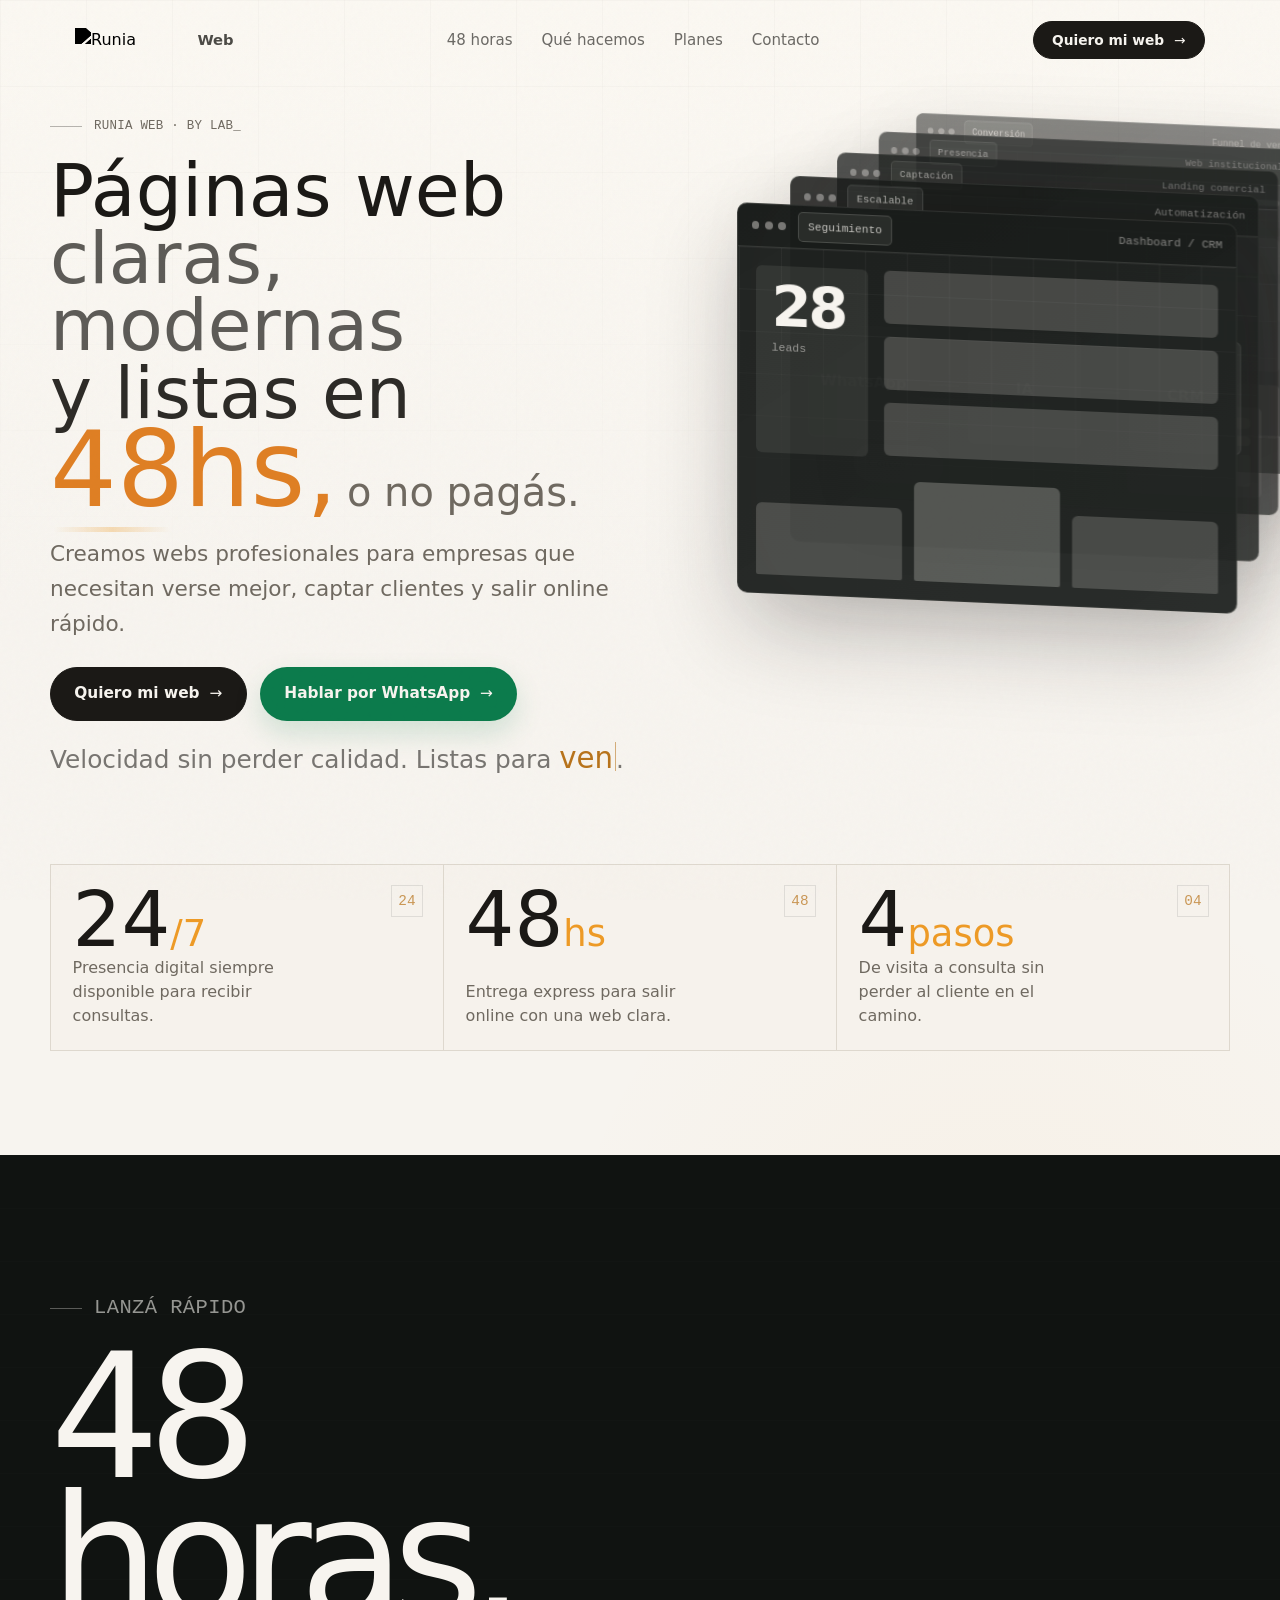
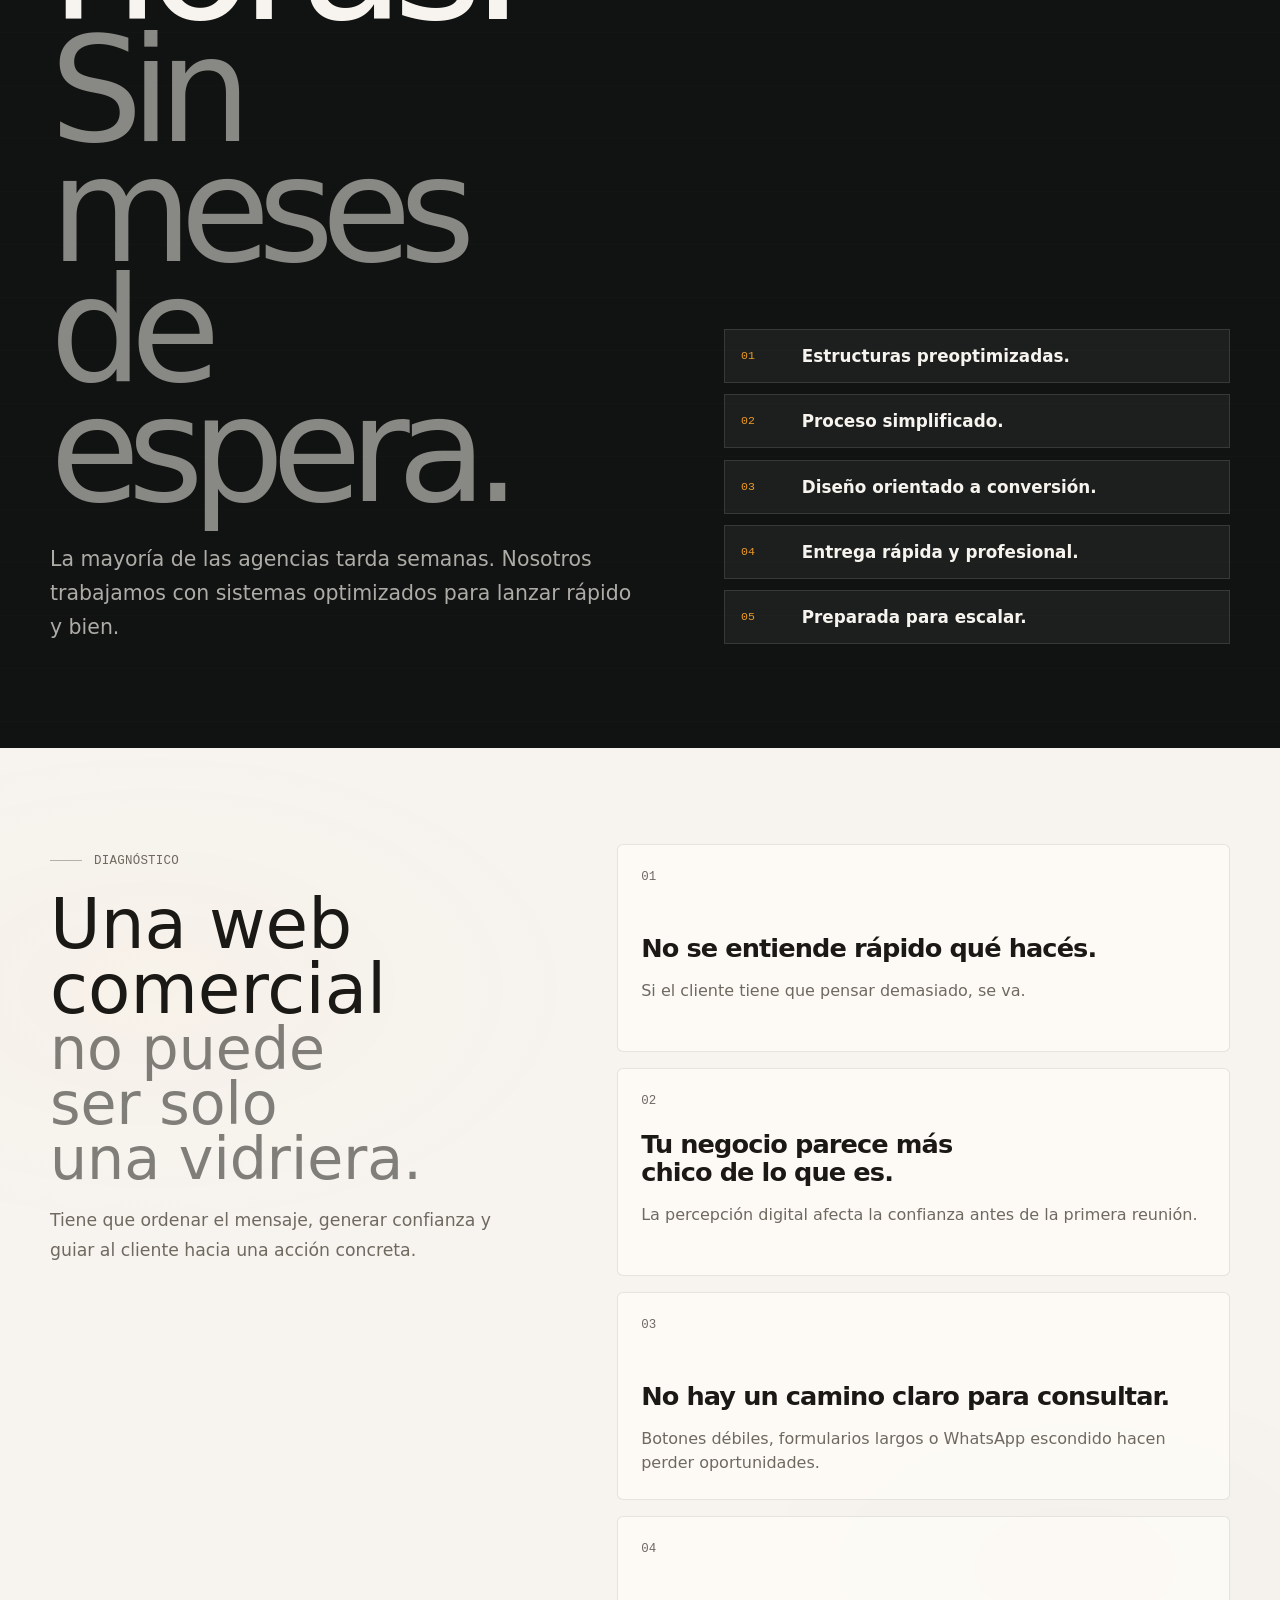
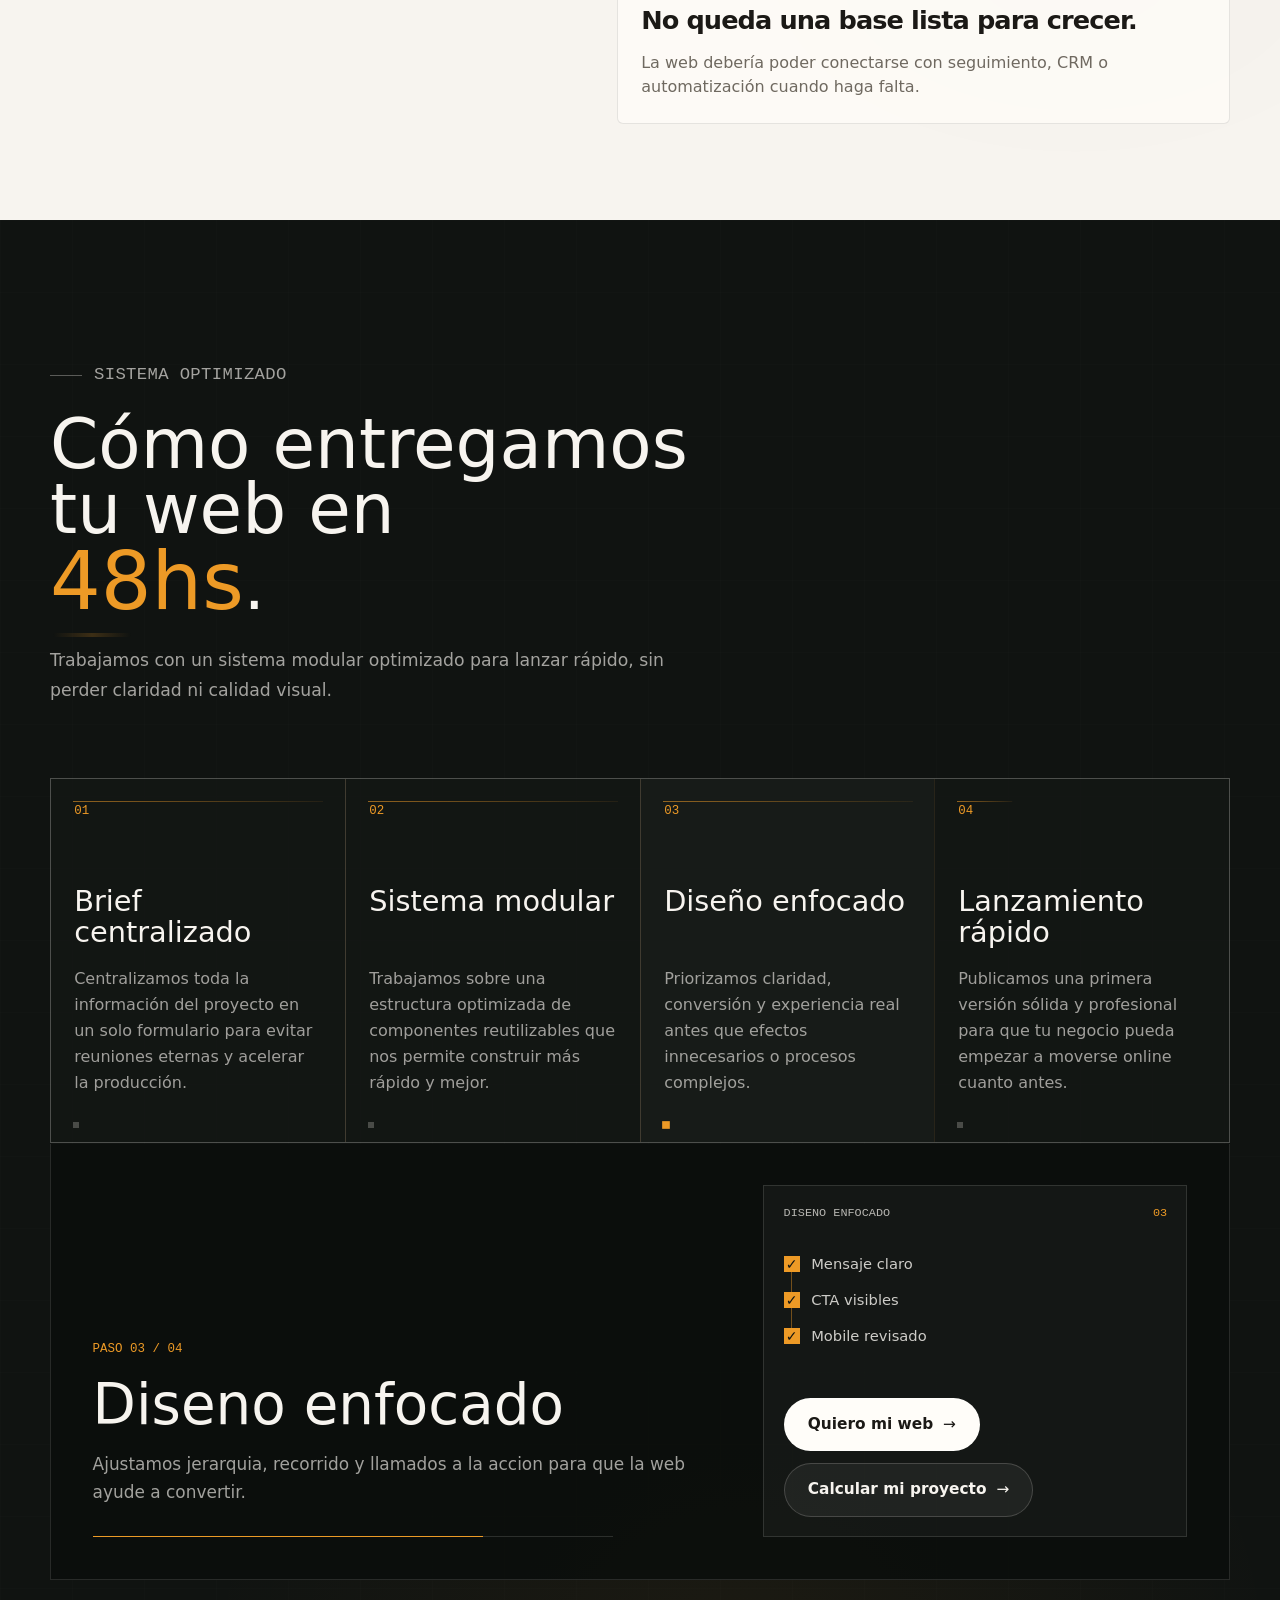
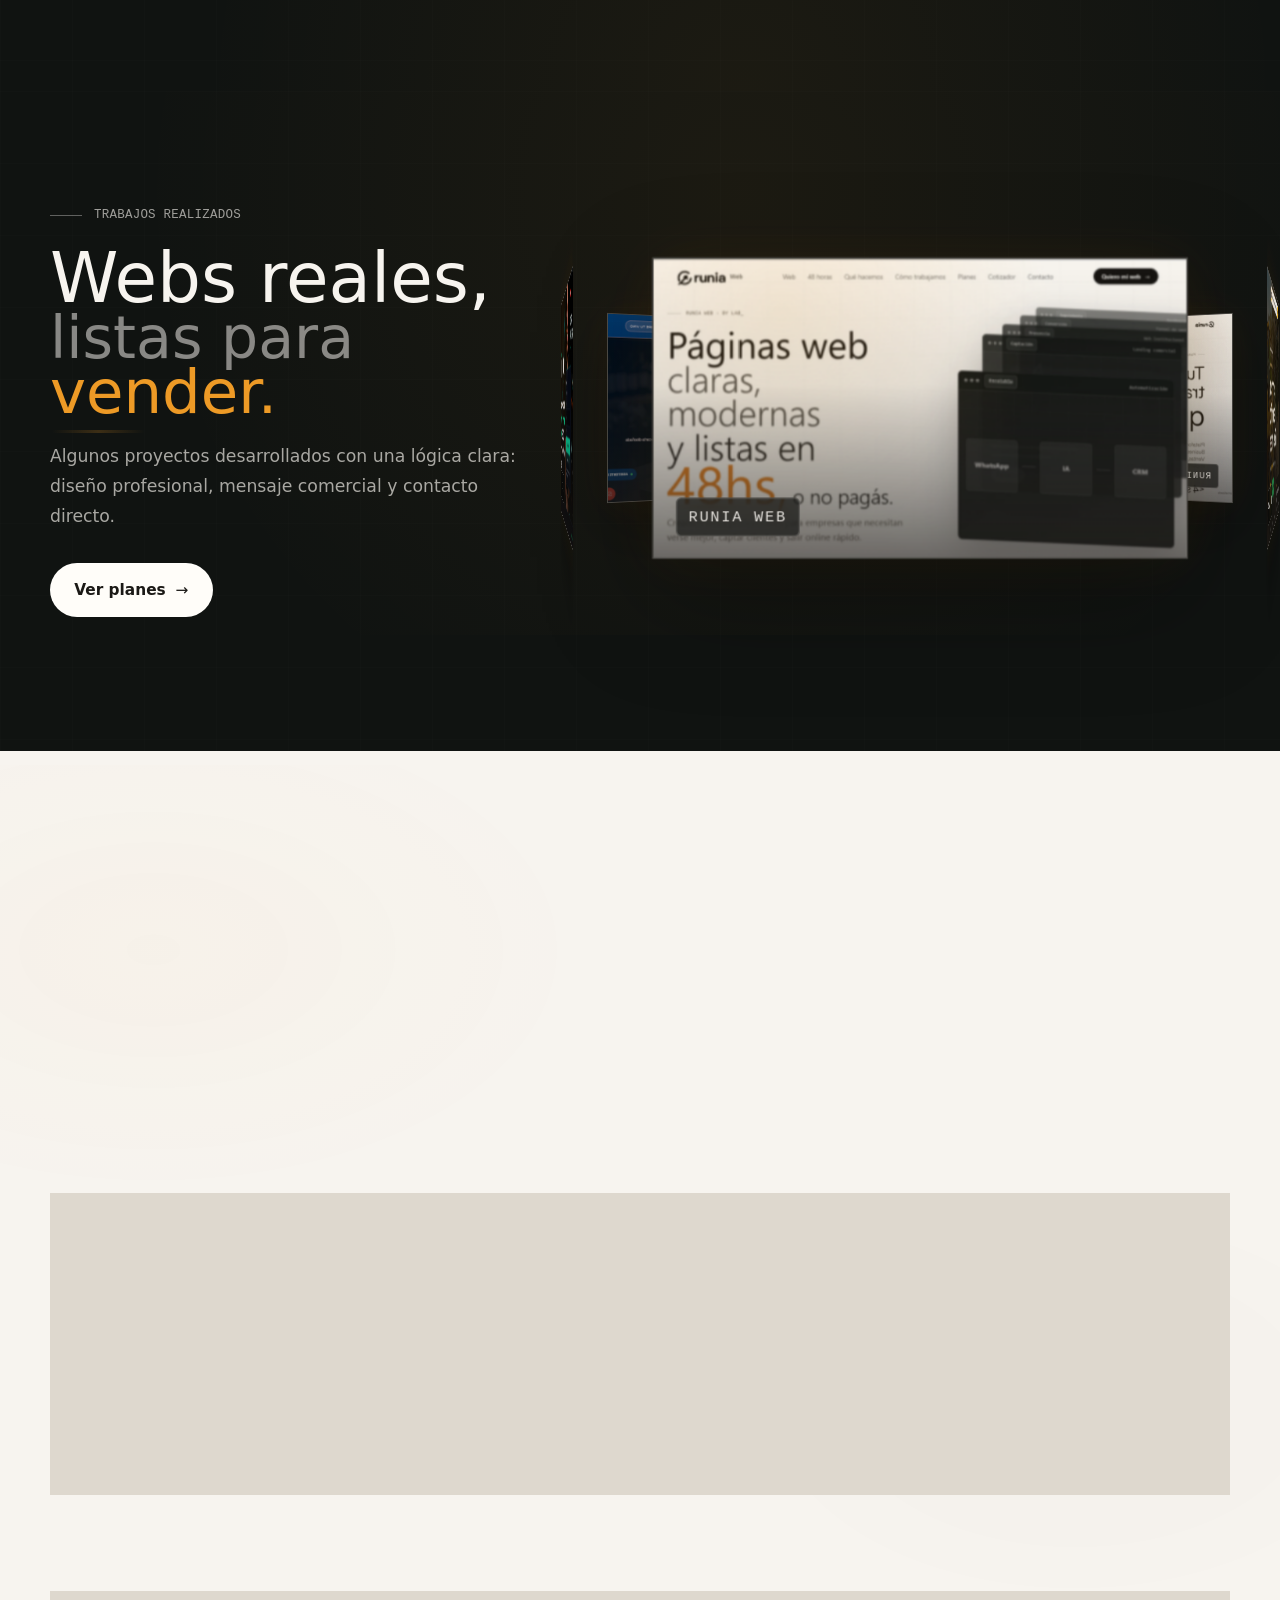
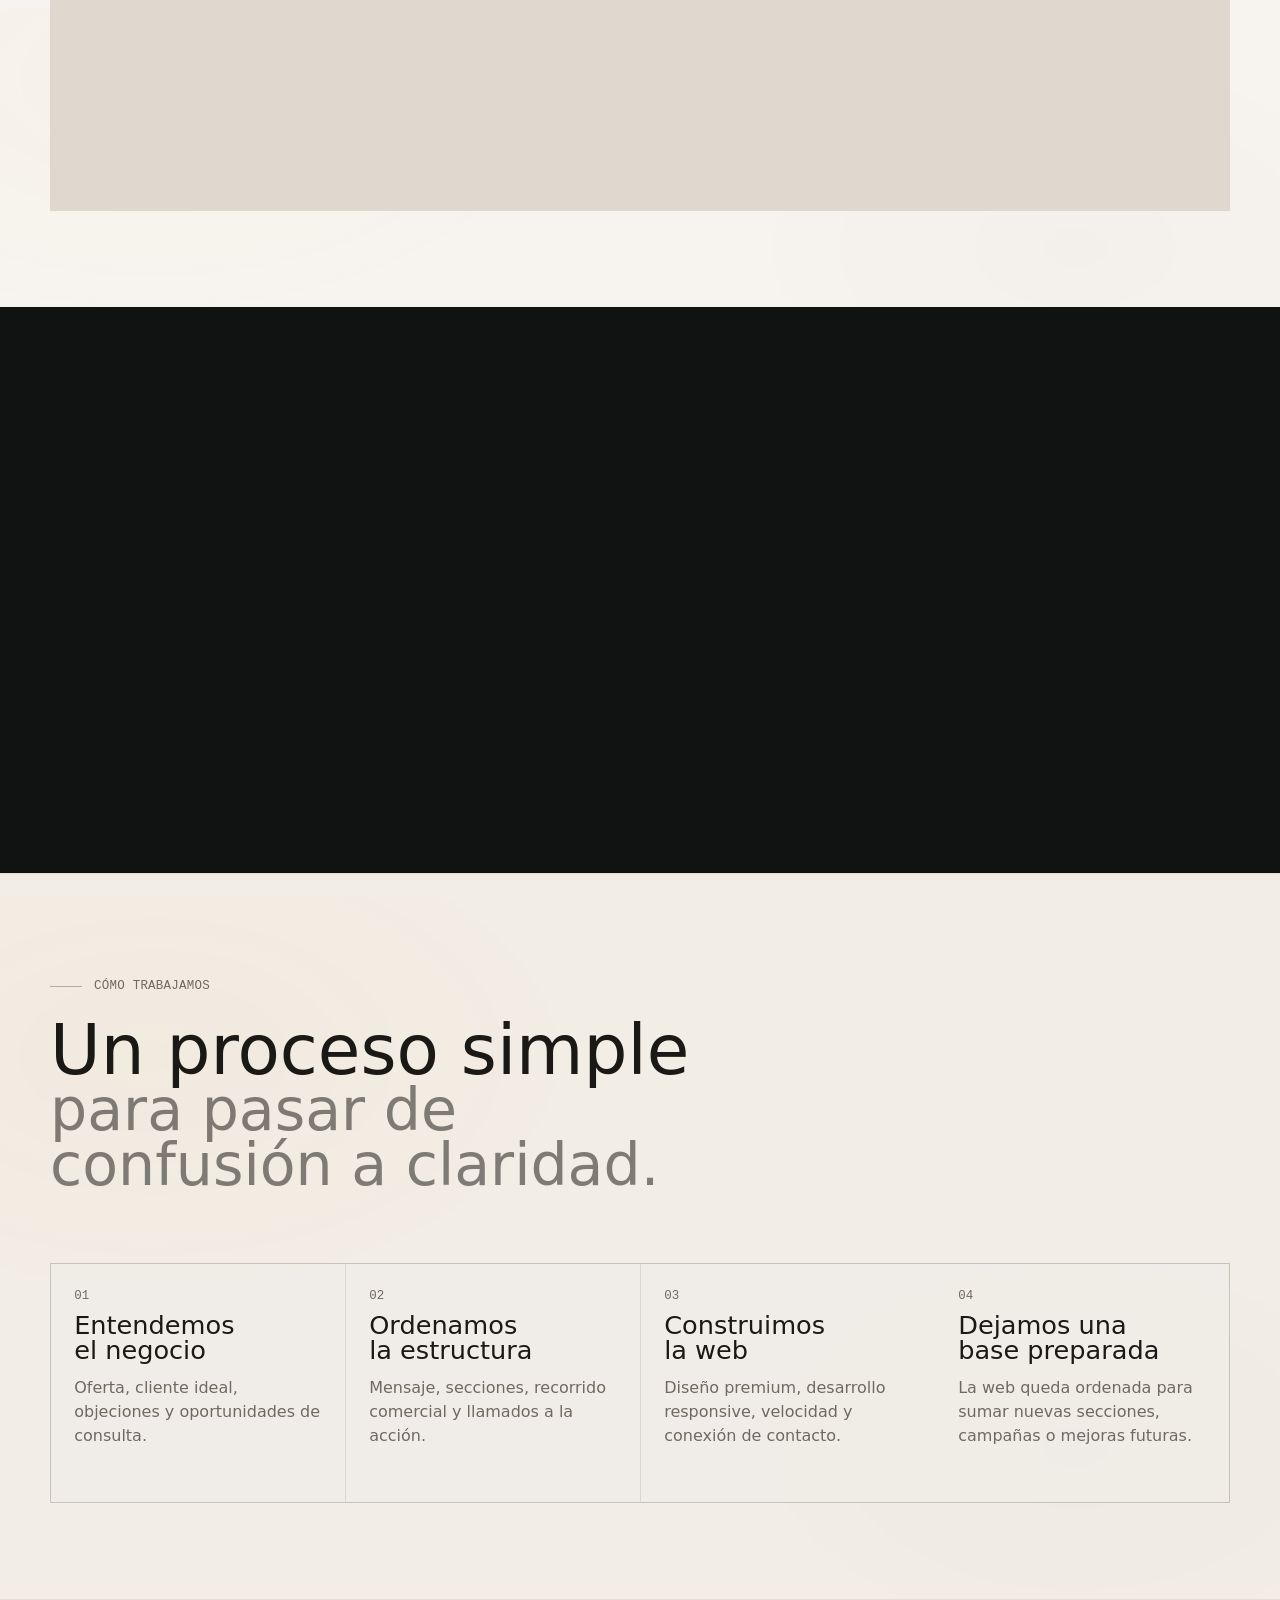
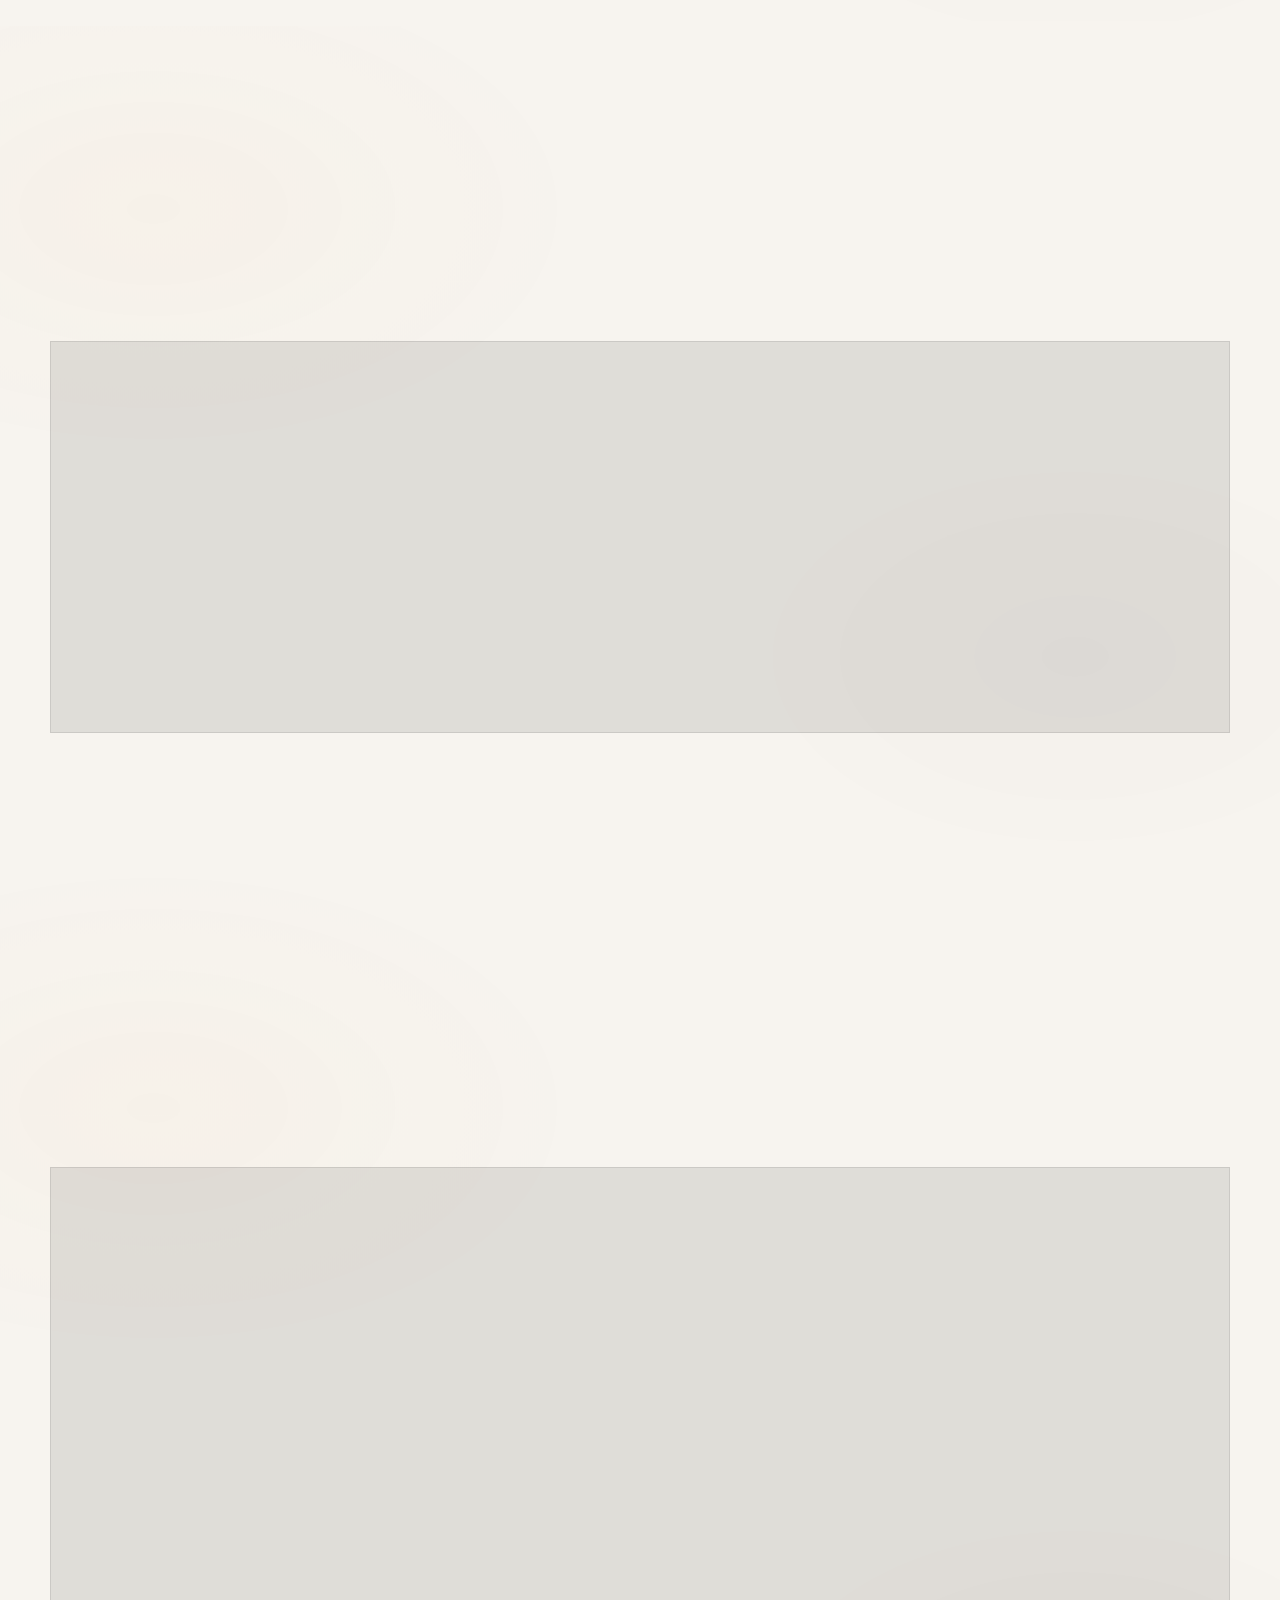
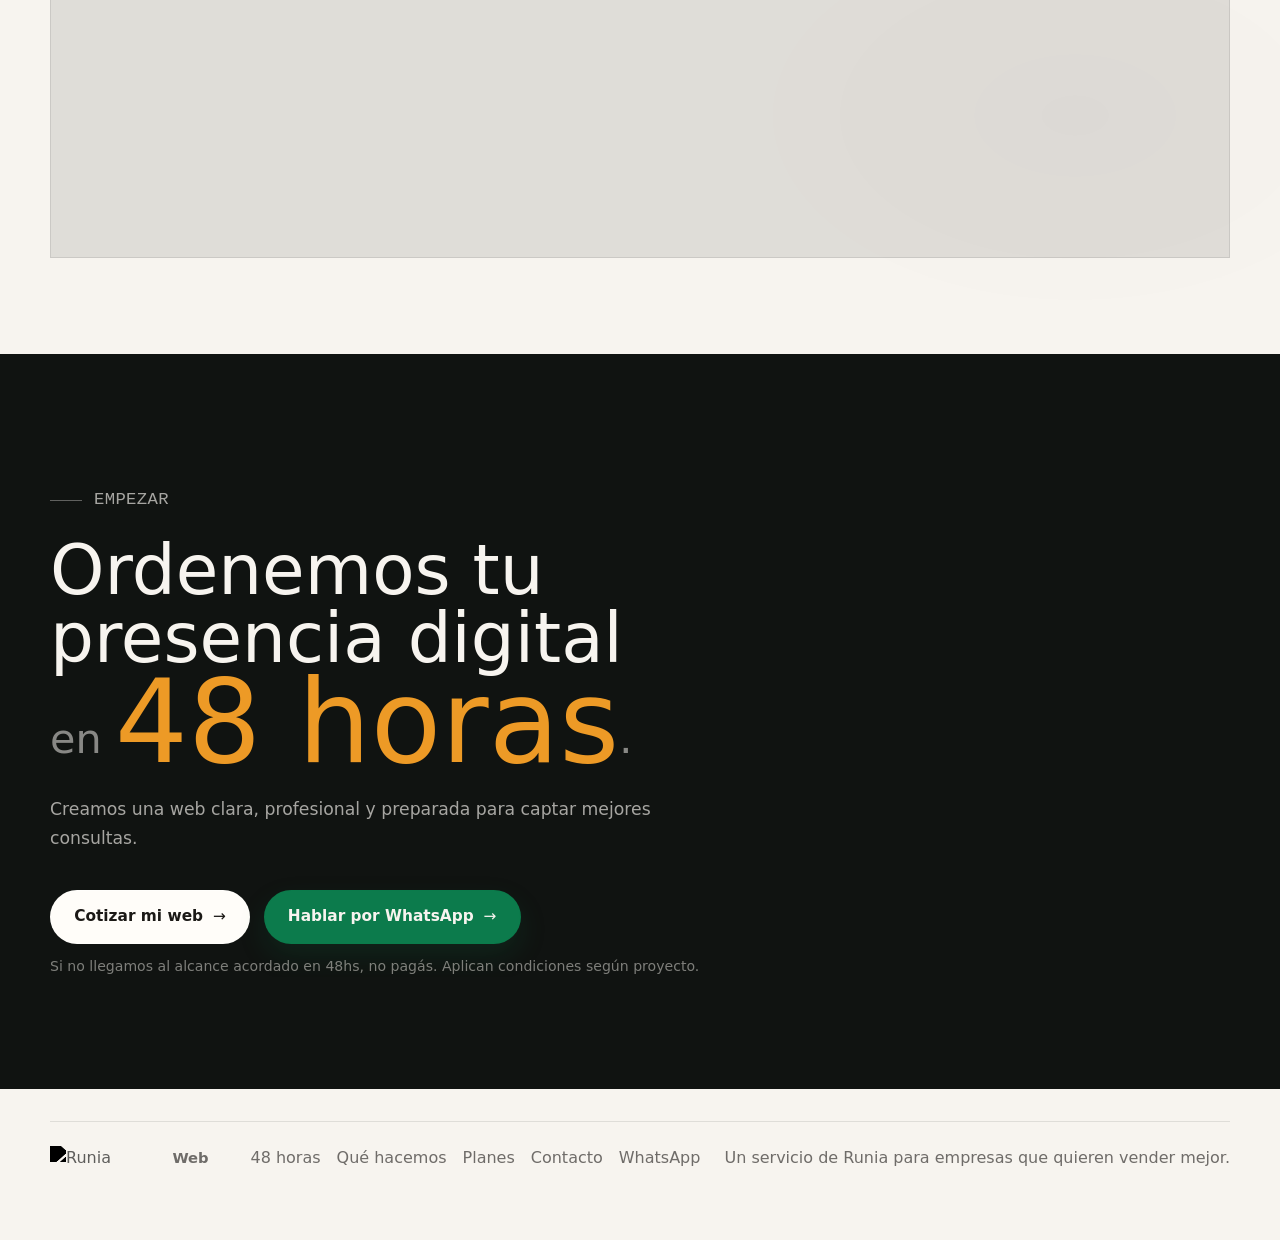
==== commit 9e72e7b2: "01.06" ====
--- a/index.html
+++ b/index.html
@@ -35,7 +35,7 @@
       content="Lo lanzamos en 48hs, o no pagás. Sitios comerciales pensados para generar consultas, mostrar profesionalismo y ayudar a vender más."
     />
     <meta name="twitter:image" content="https://web.runia.ar/assets/og-runia-web-preview.png" />
-    <link rel="stylesheet" href="./styles.css" />
+    <link rel="stylesheet" href="./styles.css?v=visual-polish-1" />
   </head>
   <body>
     <header class="header">
@@ -234,7 +234,7 @@
         <div class="container delivery-wrap">
           <div class="delivery-heading">
             <p class="eyebrow"><span></span> Sistema optimizado</p>
-            <h2 class="split-title"><span class="title-main">Cómo entregamos tu web</span><span class="title-muted">en <span class="title-mark">48hs</span>.</span></h2>
+            <h2 class="split-title"><span class="title-main">Cómo entregamos tu web en</span><span class="title-muted"><span class="title-mark">48hs</span>.</span></h2>
             <p>
               Trabajamos con un sistema modular optimizado para lanzar rápido, sin perder claridad
               ni calidad visual.
--- a/styles.css
+++ b/styles.css
@@ -465,7 +465,7 @@
   color: #df7f24;
   font-size: 1.48em;
   font-weight: 430;
-  line-height: 0.78;
+  line-height: 0.86;
   position: relative;
   display: inline-flex;
   align-items: flex-start;
@@ -492,7 +492,7 @@
   max-width: 18rem;
   margin-left: 0.24em;
   padding-top: 0.36em;
-  color: var(--ink);
+  color: var(--muted);
   font-size: 0.38em;
   line-height: 0.96;
   font-weight: 360;
@@ -506,7 +506,7 @@
   position: absolute;
   left: 0.04em;
   right: 0.06em;
-  bottom: -0.08em;
+  bottom: -0.16em;
   height: 0.05em;
   min-height: 2px;
   background: linear-gradient(90deg, transparent, rgba(237, 154, 38, 0.72), transparent);
@@ -526,7 +526,7 @@
 }
 
 .title-mark::after {
-  bottom: -0.14em;
+  bottom: -0.24em;
   opacity: 0.28;
   animation-duration: 5.6s;
 }
@@ -1413,7 +1413,7 @@
 
 .speed-copy p {
   max-width: 620px;
-  margin-top: 1.5rem;
+  margin-top: 2rem;
   color: rgba(247, 244, 239, 0.68);
   font-size: clamp(1.08rem, 1.8vw, 1.28rem);
   line-height: 1.65;
@@ -1665,16 +1665,20 @@
 }
 
 .delivery-heading .split-title .title-muted {
-  color: rgba(247, 244, 239, 0.52);
+  margin-top: 0.18rem;
+  color: var(--bg);
+  font-size: 1em;
 }
 
 .delivery-heading .split-title .title-mark {
   color: var(--orange);
+  font-size: 1.2em;
+  line-height: 0.92;
 }
 
 .delivery-heading p {
   max-width: 650px;
-  margin-top: 1.2rem;
+  margin-top: 1.75rem;
   font-size: 1.08rem;
   line-height: 1.72;
 }
@@ -1695,7 +1699,7 @@
   padding: 1.45rem;
   background: rgba(16, 19, 17, 0.9);
   display: grid;
-  grid-template-rows: 3.25rem 5.35rem 1fr;
+  grid-template-rows: 3.45rem 5.85rem 1fr;
   overflow: hidden;
   transition: background-color 280ms ease, box-shadow 280ms ease;
 }
@@ -1753,9 +1757,9 @@
   position: relative;
   z-index: 1;
   align-self: end;
-  min-height: 3.7rem;
+  min-height: 4.05rem;
   font-size: clamp(1.55rem, 2.25vw, 2.15rem);
-  line-height: 1;
+  line-height: 1.06;
   letter-spacing: 0;
   font-weight: 430;
   text-wrap: balance;
@@ -1766,7 +1770,7 @@
   z-index: 1;
   align-self: start;
   max-width: 18rem;
-  margin-top: 0.65rem;
+  margin-top: 0.95rem;
   padding-bottom: 1.45rem;
   color: rgba(247, 244, 239, 0.62);
   line-height: 1.62;
@@ -2096,6 +2100,19 @@
   align-items: end;
   position: relative;
   overflow: hidden;
+}
+
+.runia-panel::before {
+  content: "";
+  position: absolute;
+  top: clamp(0.25rem, 2vw, 1.75rem);
+  right: clamp(0.75rem, 7vw, 6rem);
+  width: clamp(22rem, 34vw, 34rem);
+  aspect-ratio: 3 / 1;
+  pointer-events: none;
+  opacity: 0.06;
+  background: url("https://www.runia.ar/images/runialogo.png") center / contain no-repeat;
+  filter: invert(1);
 }
 
 .runia-panel::after {
@@ -2144,12 +2161,12 @@
 
 .runia-tools span {
   min-height: 0;
-  padding: 0.72rem 0.9rem;
+  padding: 0.78rem 1rem;
   border: 1px solid rgba(247, 244, 239, 0.16);
   border-radius: 0;
   background: rgba(247, 244, 239, 0.025);
   color: rgba(247, 244, 239, 0.78);
-  font-size: 0.9rem;
+  font-size: 0.94rem;
   display: inline-flex;
   align-items: center;
   gap: 0.55rem;
@@ -2647,16 +2664,26 @@
 
 .final-panel h2 {
   max-width: 980px;
+  line-height: 0.98;
 }
 
 .final-panel h2 .title-muted {
   font-size: 0.62em;
+  margin-top: 0.18rem;
 }
 
 .final-panel h2 .final-time {
   font-size: clamp(5.2rem, 9vw, 8rem);
-  line-height: 0.72;
+  line-height: 0.82;
   vertical-align: -0.08em;
+}
+
+.final-panel h2 .final-time::after {
+  display: none;
+}
+
+.final-panel h2 + p {
+  margin-top: 1.55rem;
 }
 
 .final-panel .eyebrow,
@@ -2677,7 +2704,7 @@
   align-items: center;
   flex-wrap: wrap;
   gap: 0.85rem;
-  margin-top: 2rem;
+  margin-top: 2.25rem;
 }
 
 .final-actions .button {
@@ -2685,7 +2712,10 @@
 }
 
 .final-panel small {
+  max-width: 46rem;
+  line-height: 1.5;
   color: rgba(247, 244, 239, 0.48);
+  font-size: 0.88rem;
 }
 
 .reveal {
@@ -2731,7 +2761,7 @@
   display: grid;
   grid-template-columns: 1fr auto minmax(260px, auto);
   gap: 1.5rem;
-  align-items: start;
+  align-items: center;
 }
 
 .footer a,
@@ -2748,6 +2778,7 @@
 }
 
 .footer p {
+  margin: 0;
   text-align: right;
 }
 
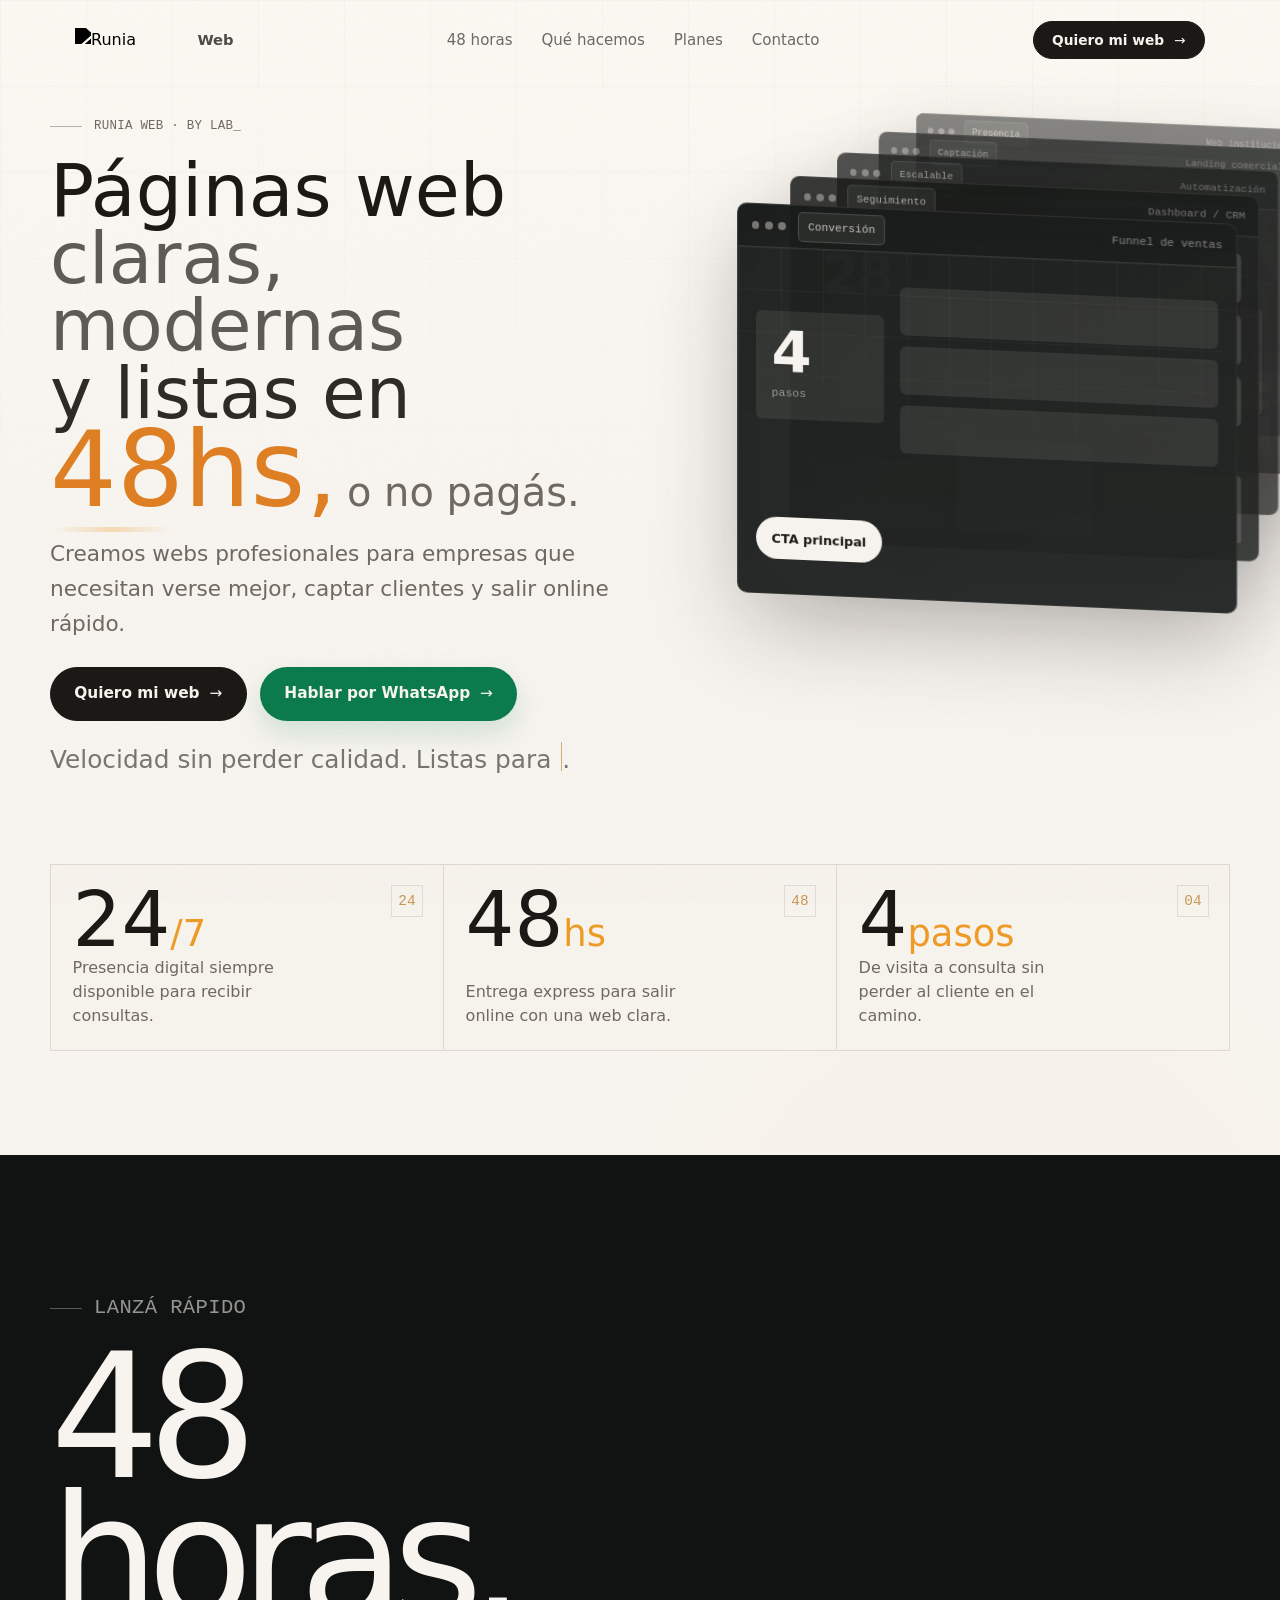
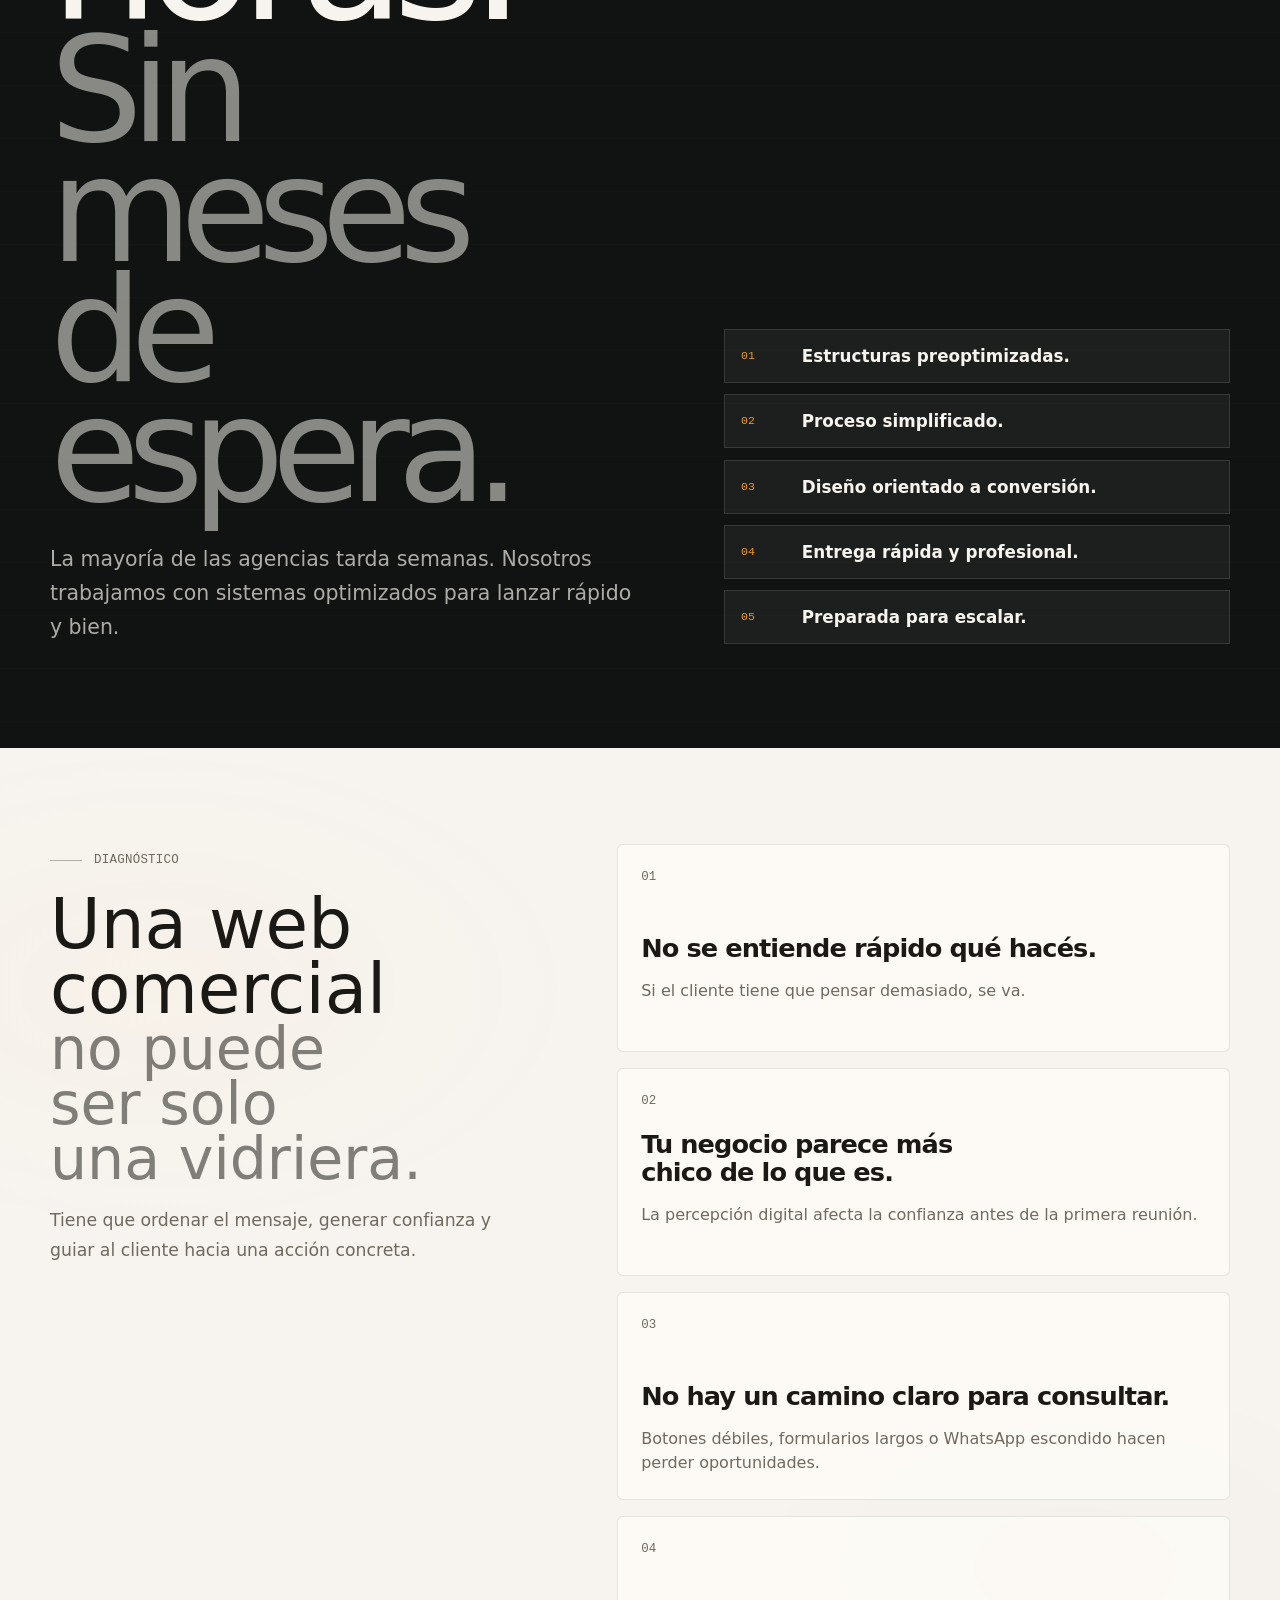
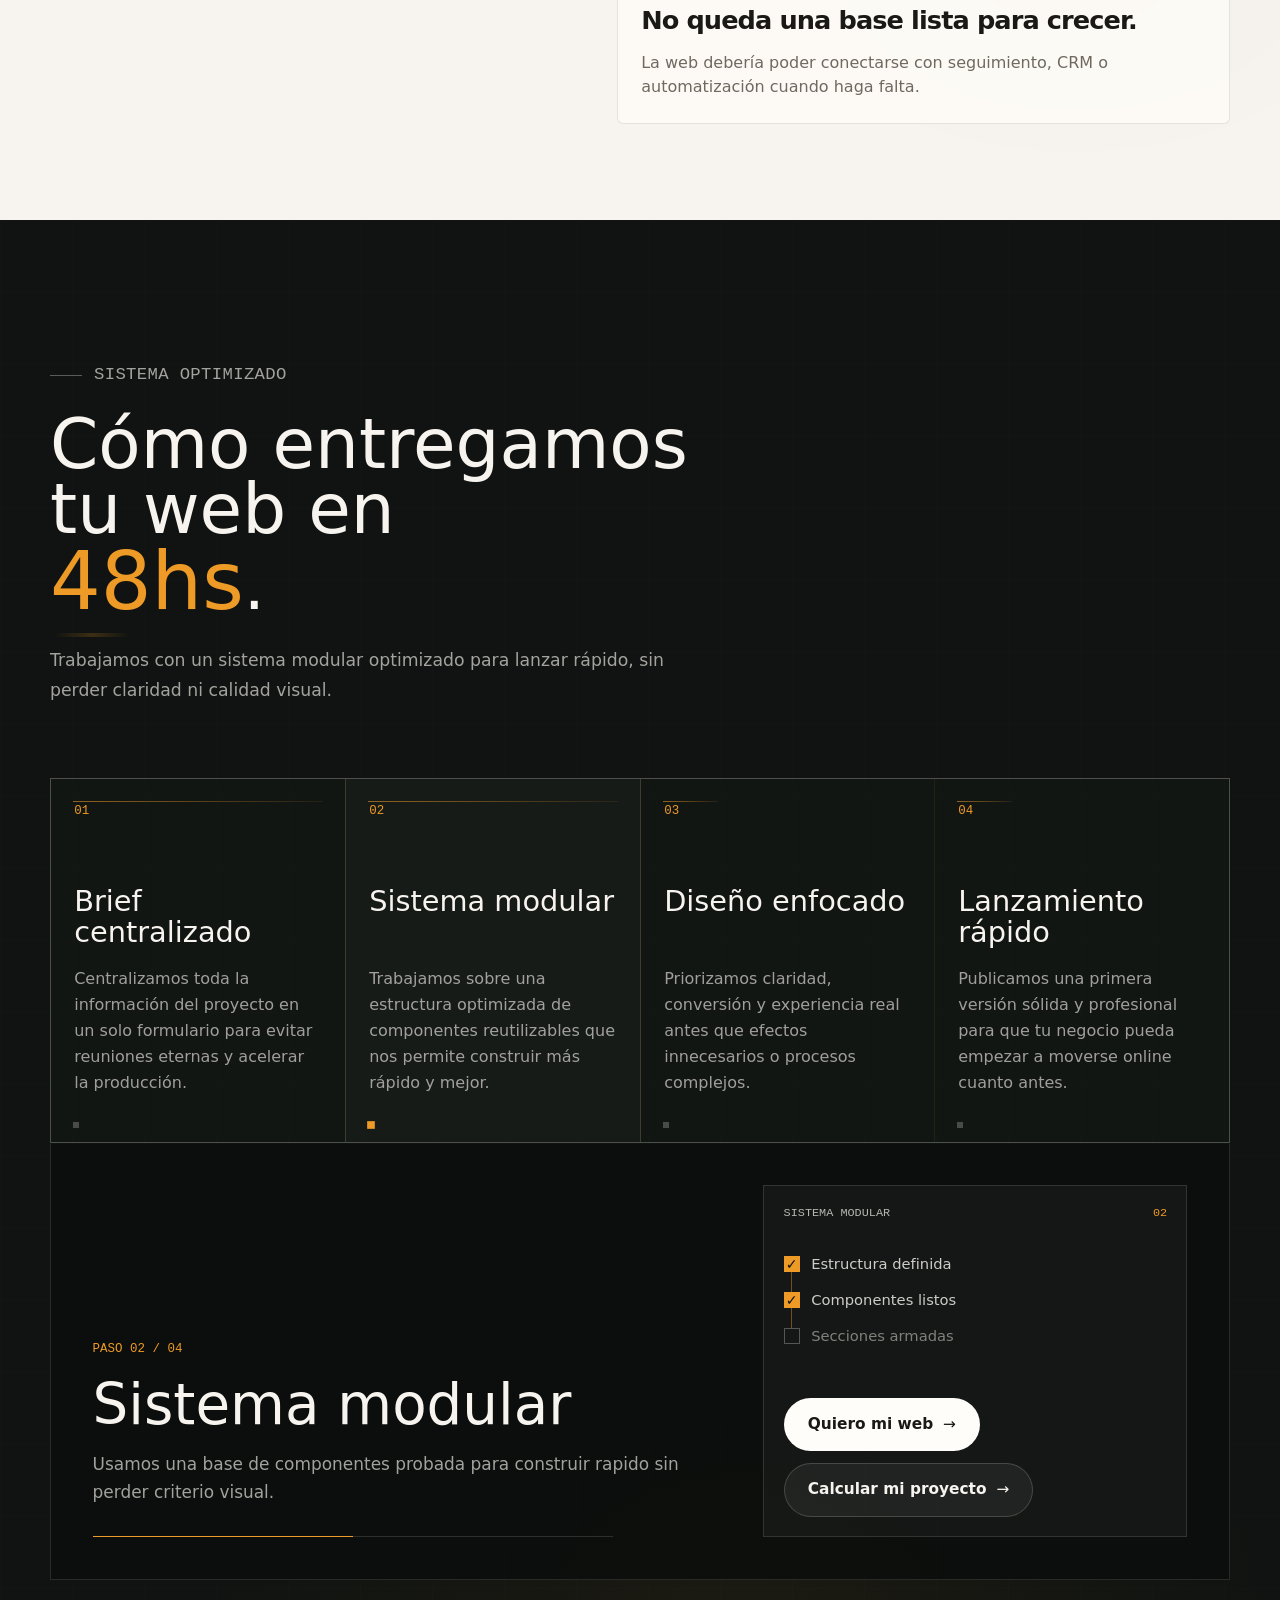
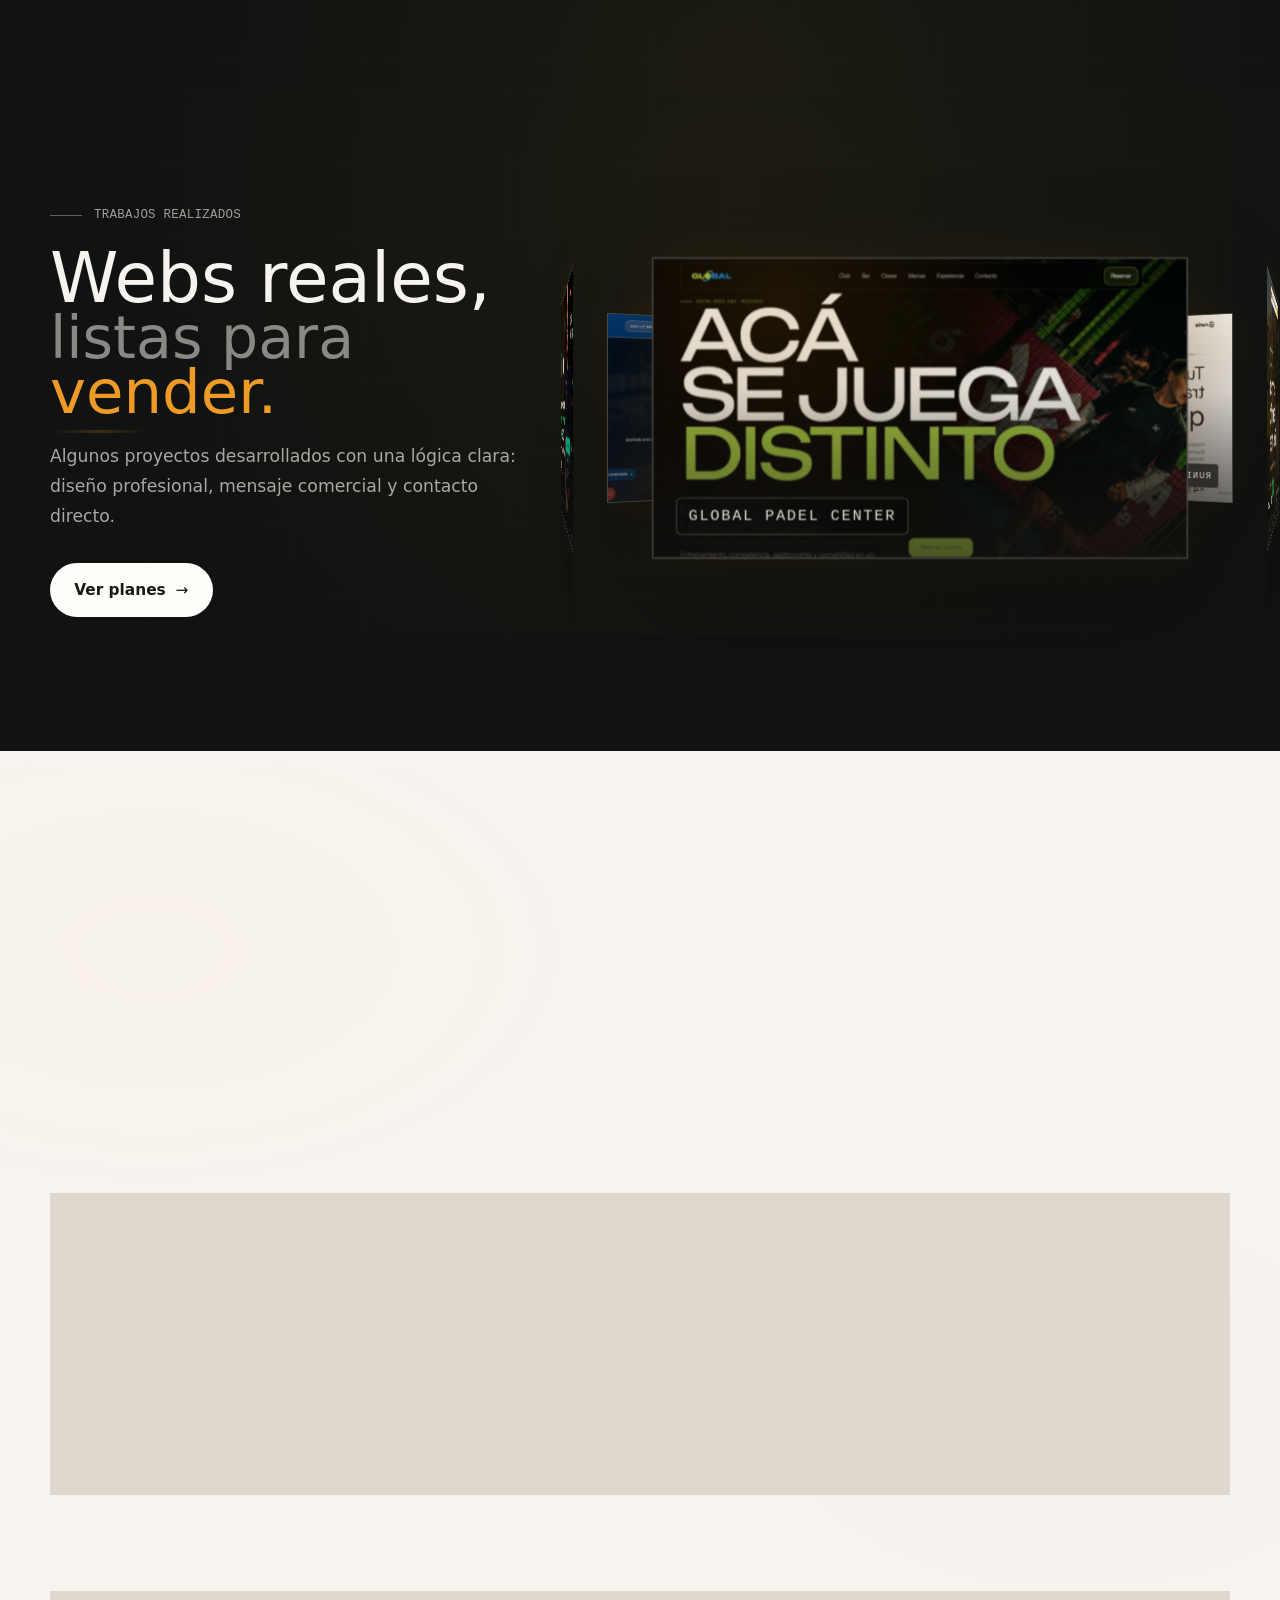
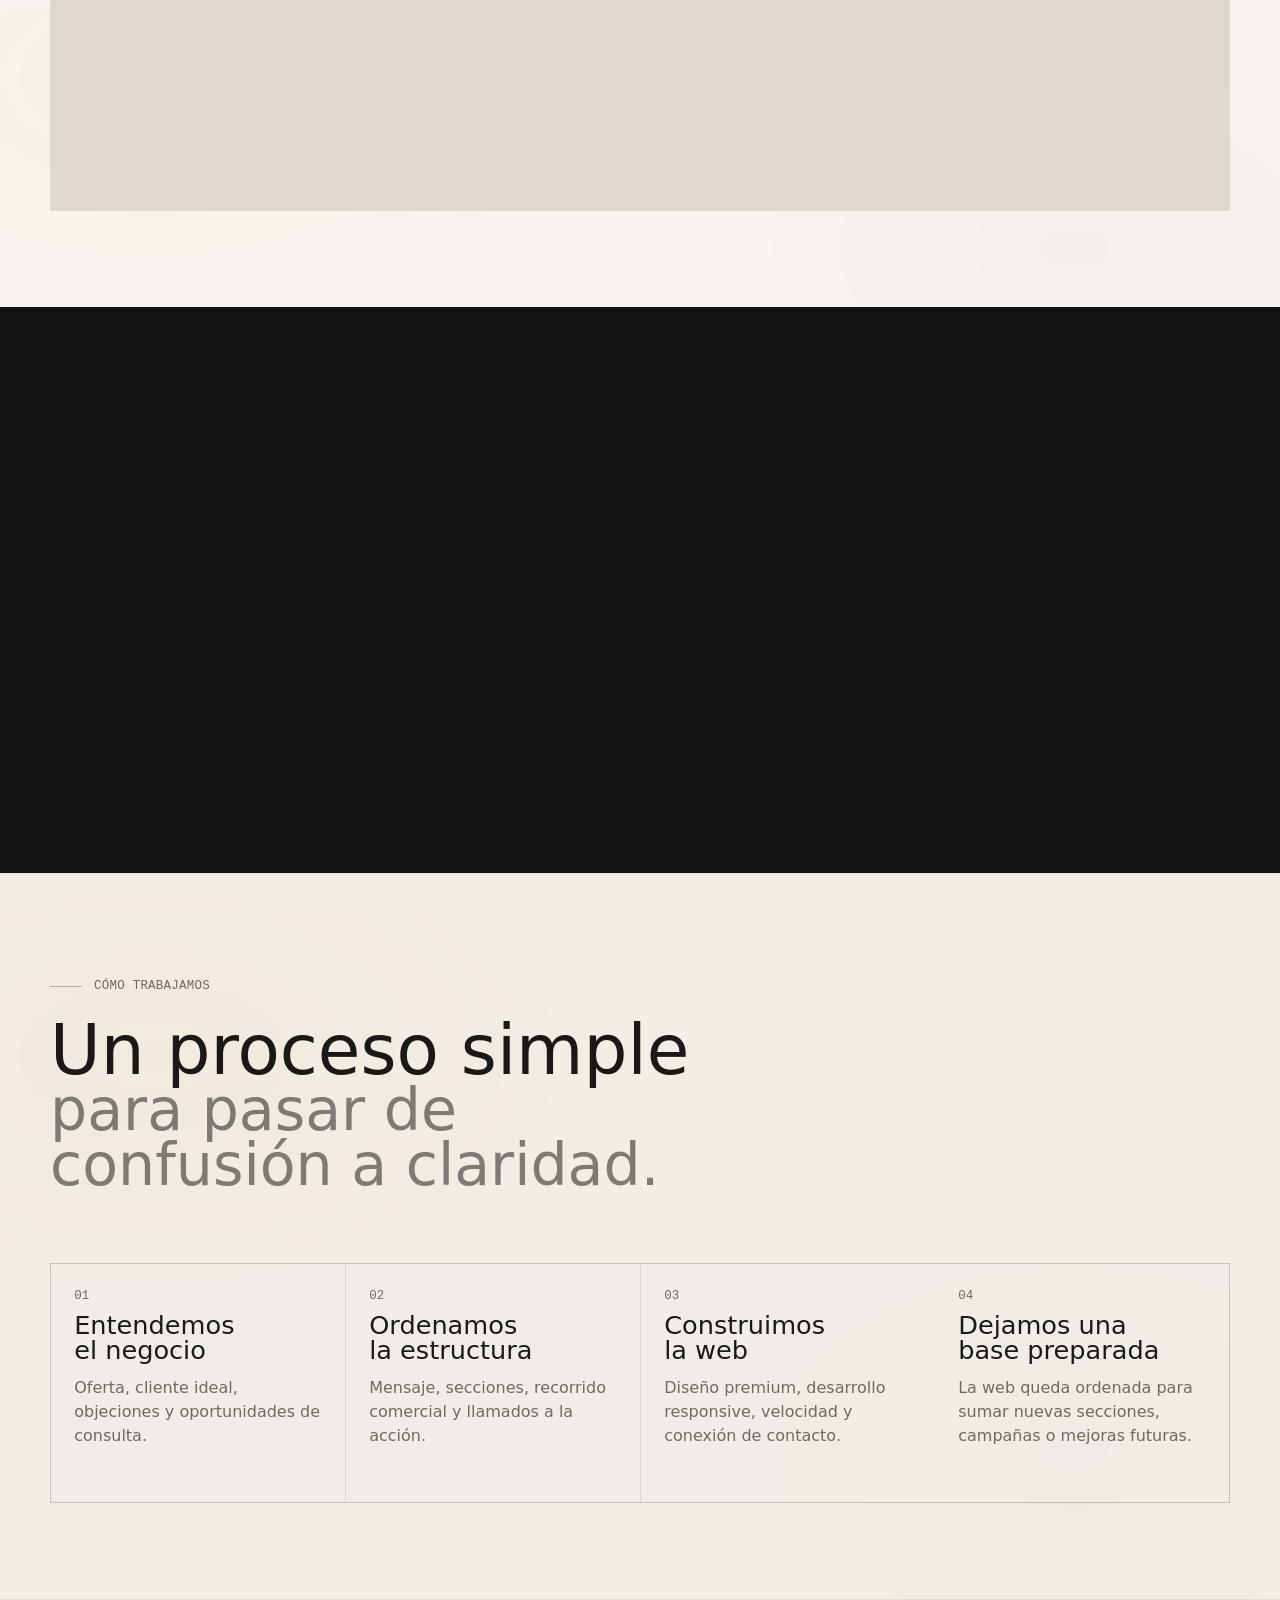
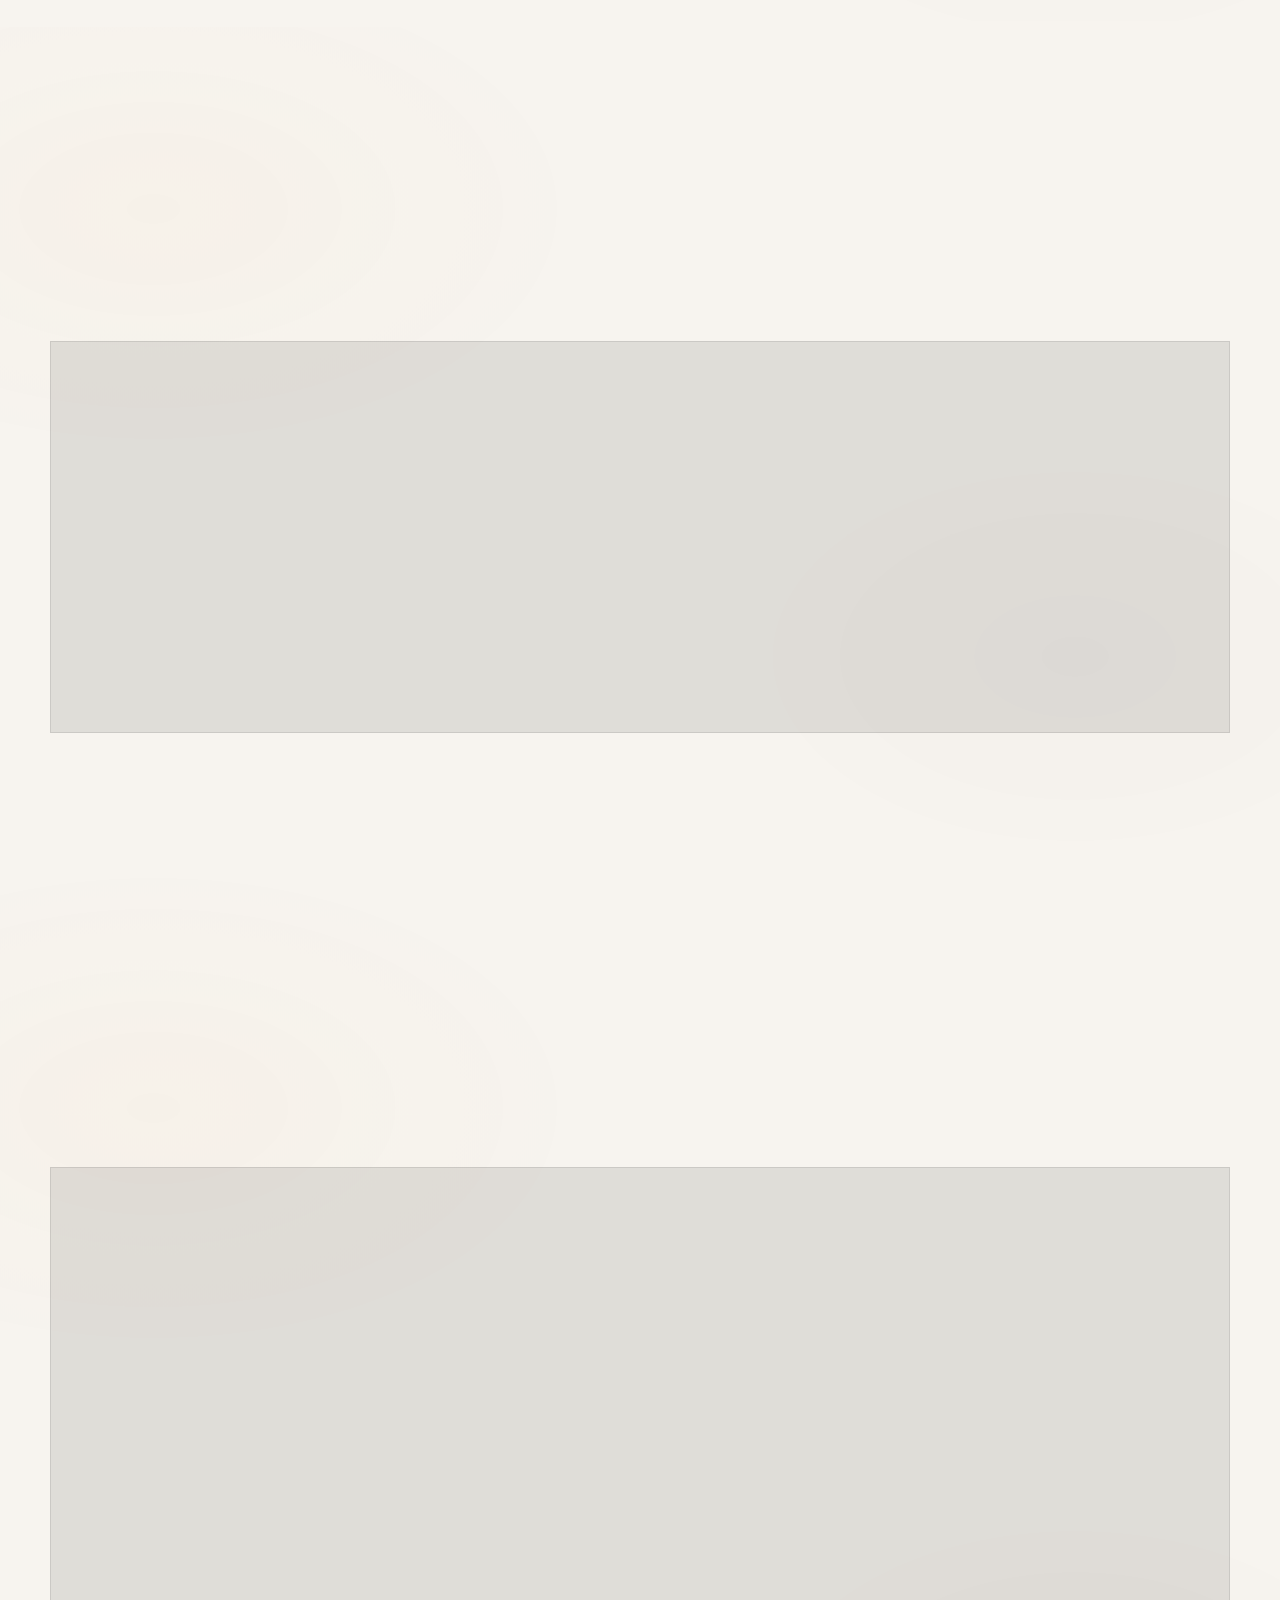
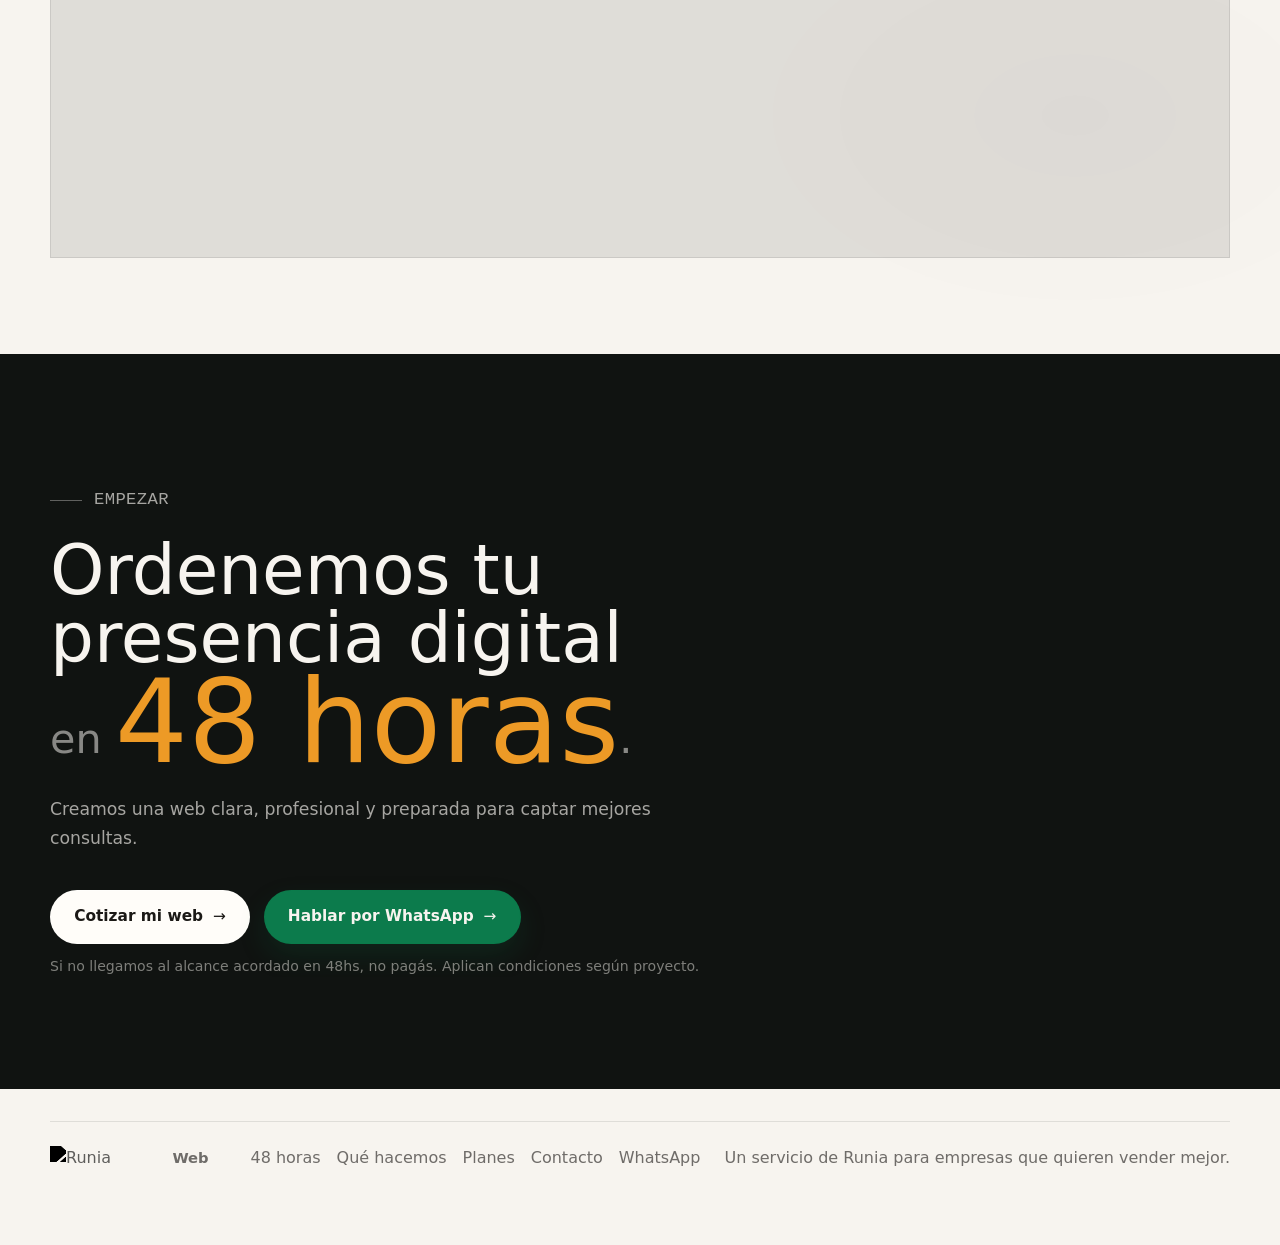
==== commit 21c70add: "Fotos." ====
--- a/index.html
+++ b/index.html
@@ -319,10 +319,10 @@
           <div class="runia-portfolio-carousel-wrap" aria-label="Ejemplos de webs realizadas">
             <div class="runia-portfolio-carousel">
               <!-- Reemplazar estas imágenes en ./assets/ manteniendo nombres o actualizando src. -->
-              <a class="runia-portfolio-face" href="https://web.runia.ar/" aria-label="Ver proyecto RUNIA WEB">
-                <img src="./assets/runia-web.webp" alt="RUNIA WEB" loading="eager" />
-                <span class="runia-portfolio-fallback">Proyecto Runia Web</span>
-                <p>RUNIA WEB</p>
+              <a class="runia-portfolio-face" href="https://globalpadelcenter.com/" target="_blank" rel="noopener noreferrer" aria-label="Ver proyecto Global Padel Center">
+                <img src="./assets/global-padel-center.webp" alt="Global Padel Center" loading="eager" />
+                <span class="runia-portfolio-fallback">Proyecto Global Padel Center</span>
+                <p>Global Padel Center</p>
               </a>
               <a class="runia-portfolio-face" href="https://www.arenasalzua.com.ar/" target="_blank" rel="noopener noreferrer" aria-label="Ver proyecto Arenas Alzua">
                 <img src="./assets/arenas-alzua.webp" alt="Arenas Alzua" loading="eager" />
